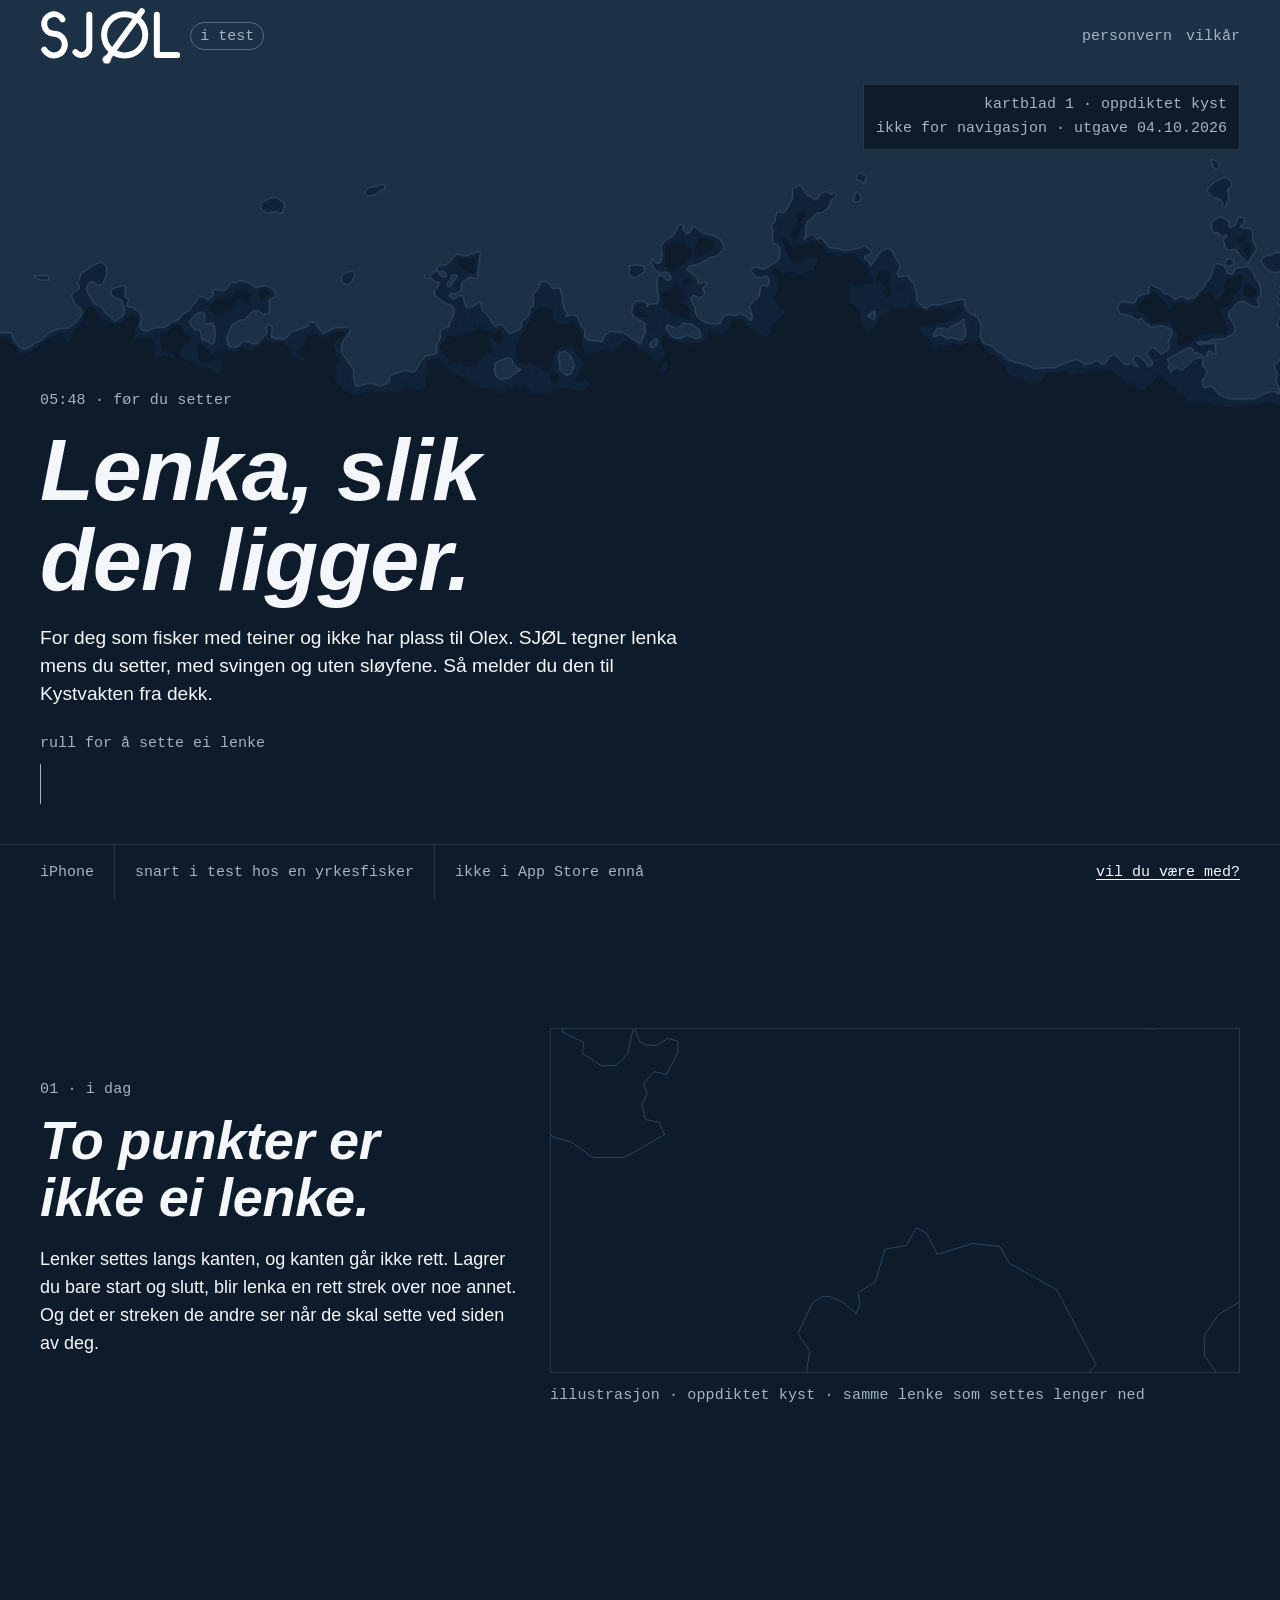
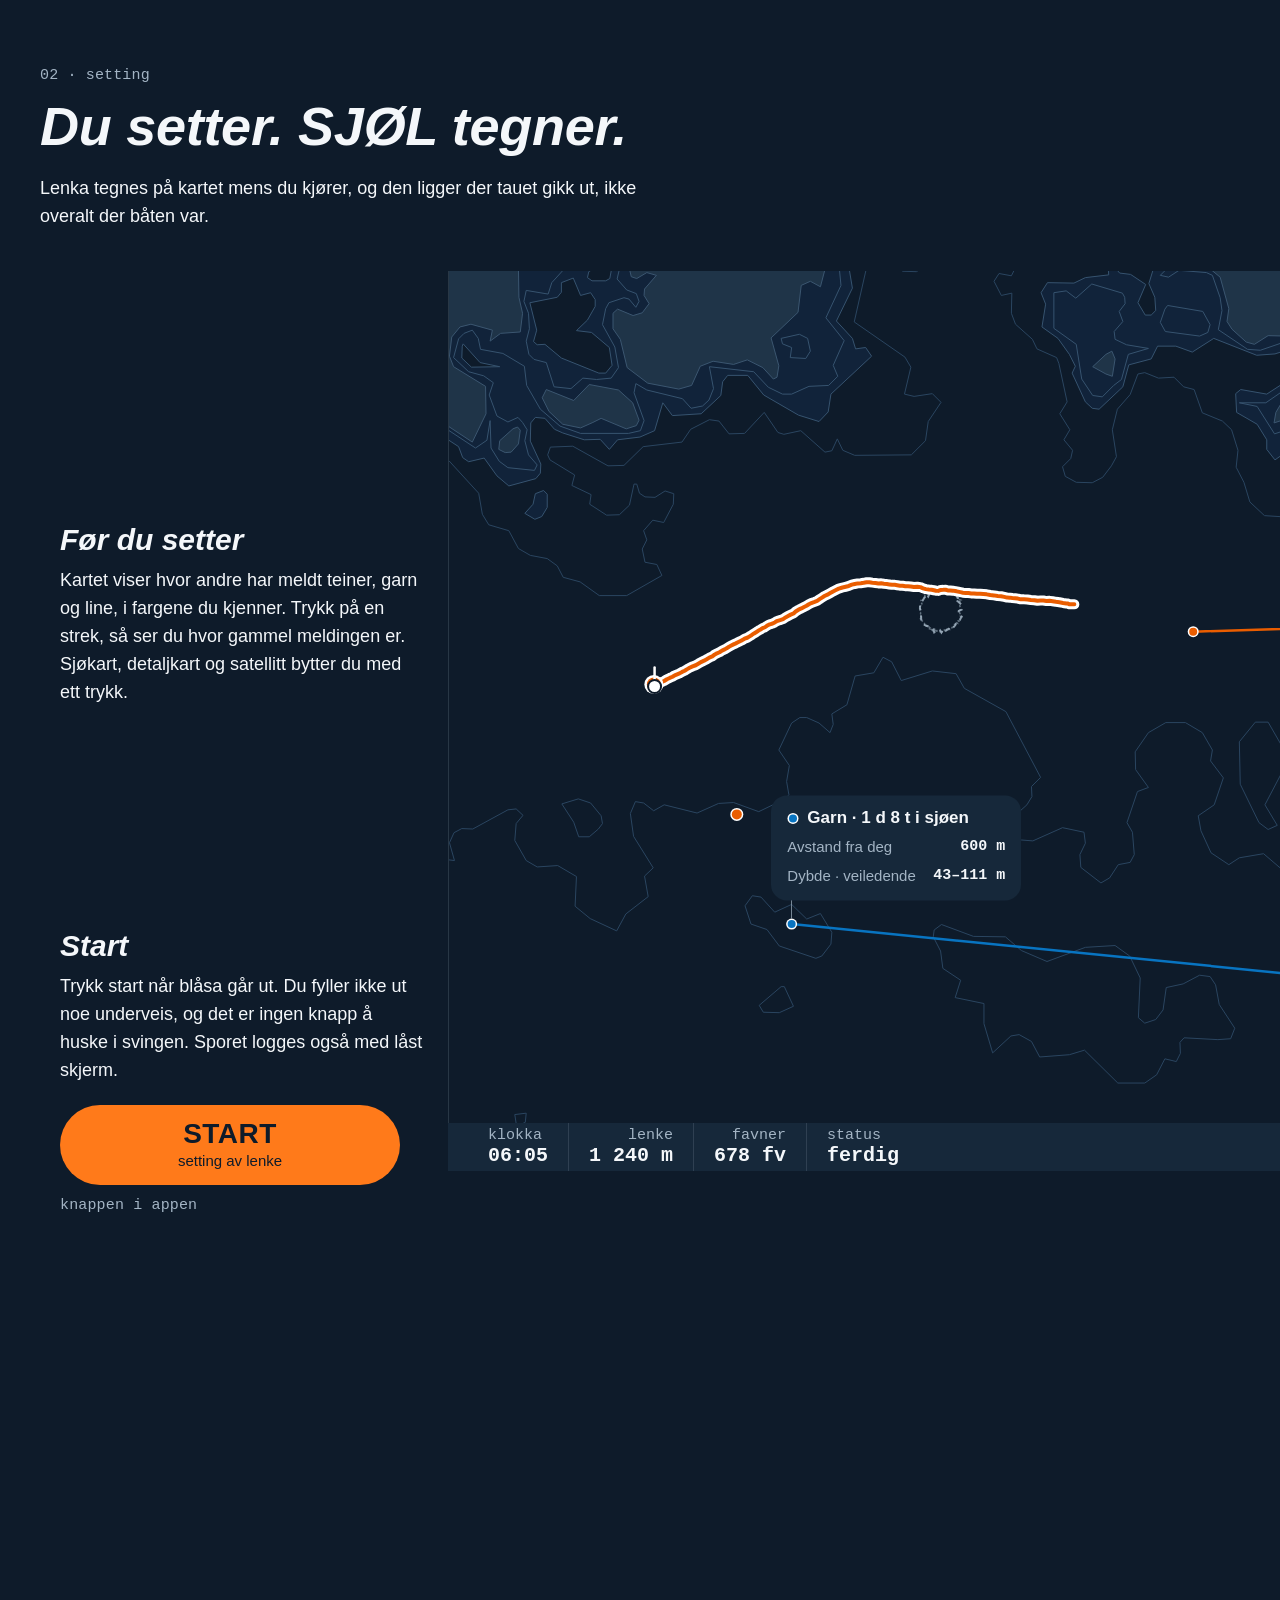
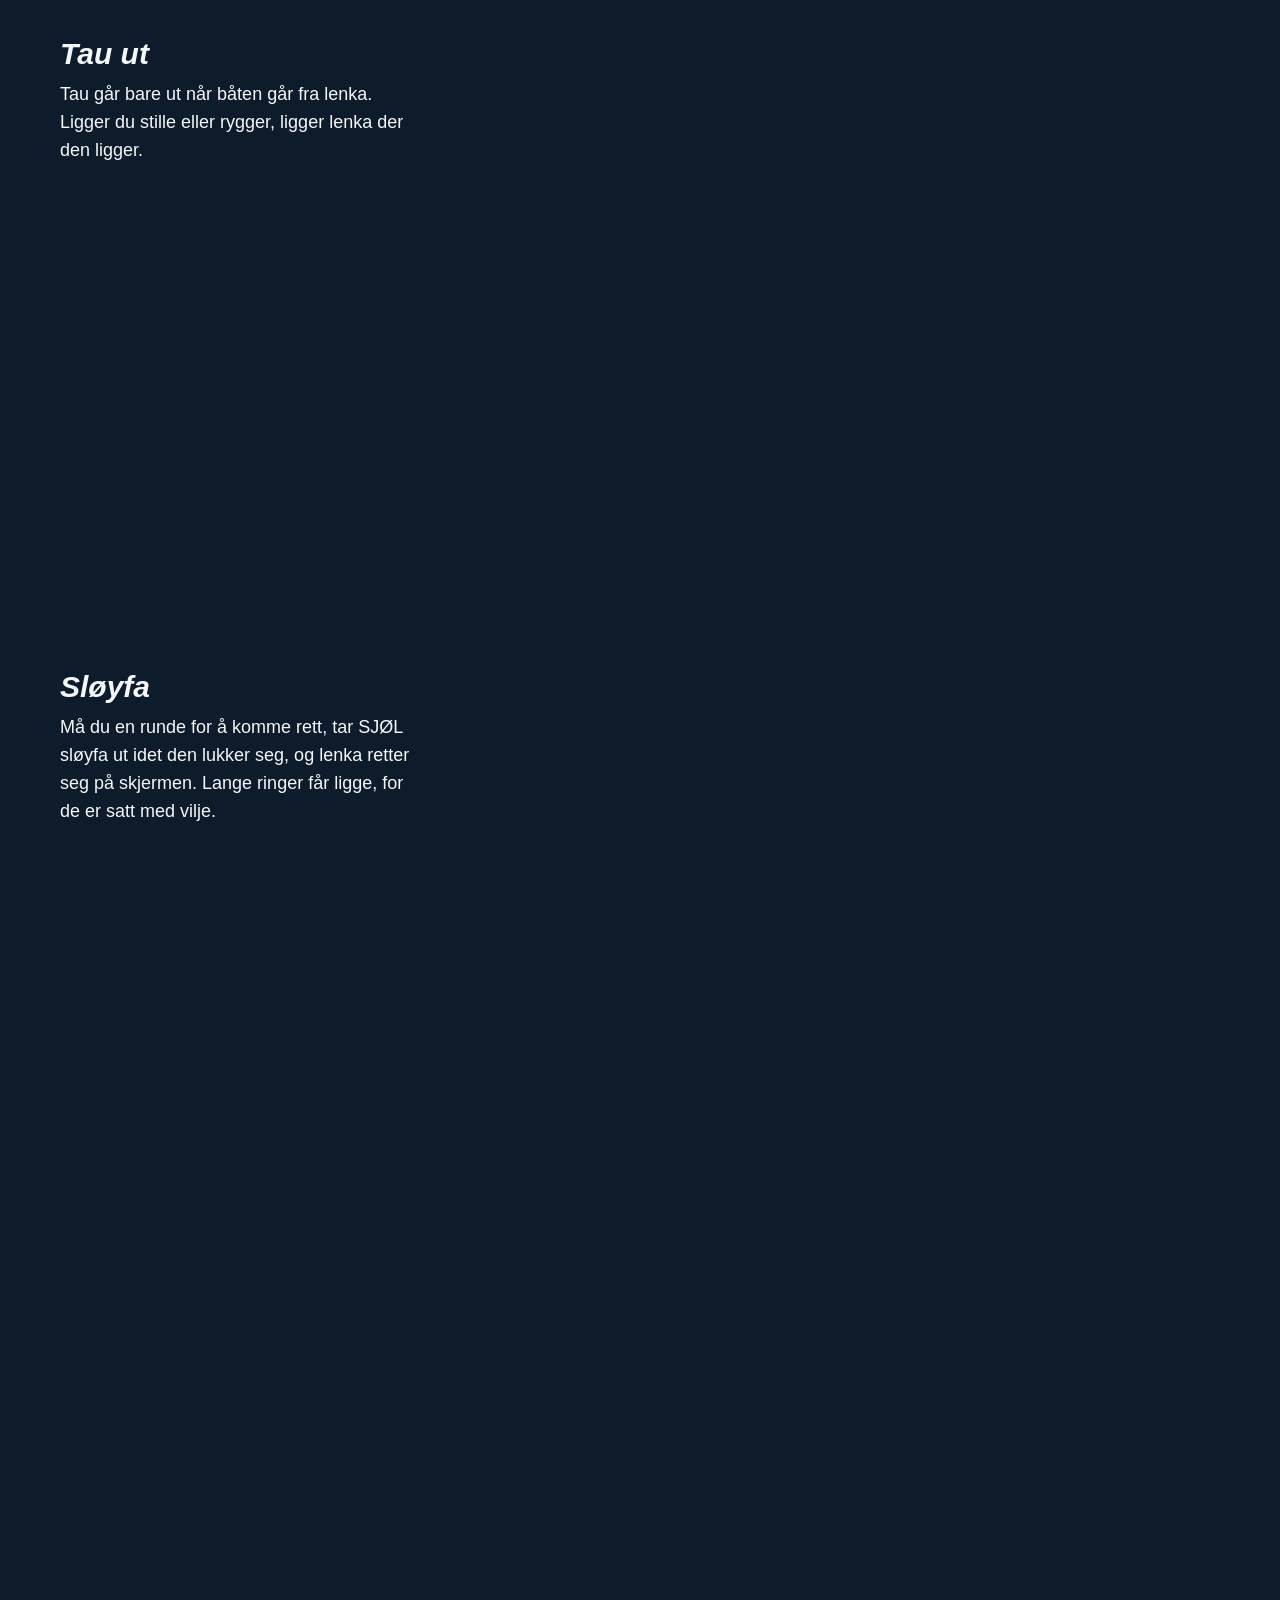
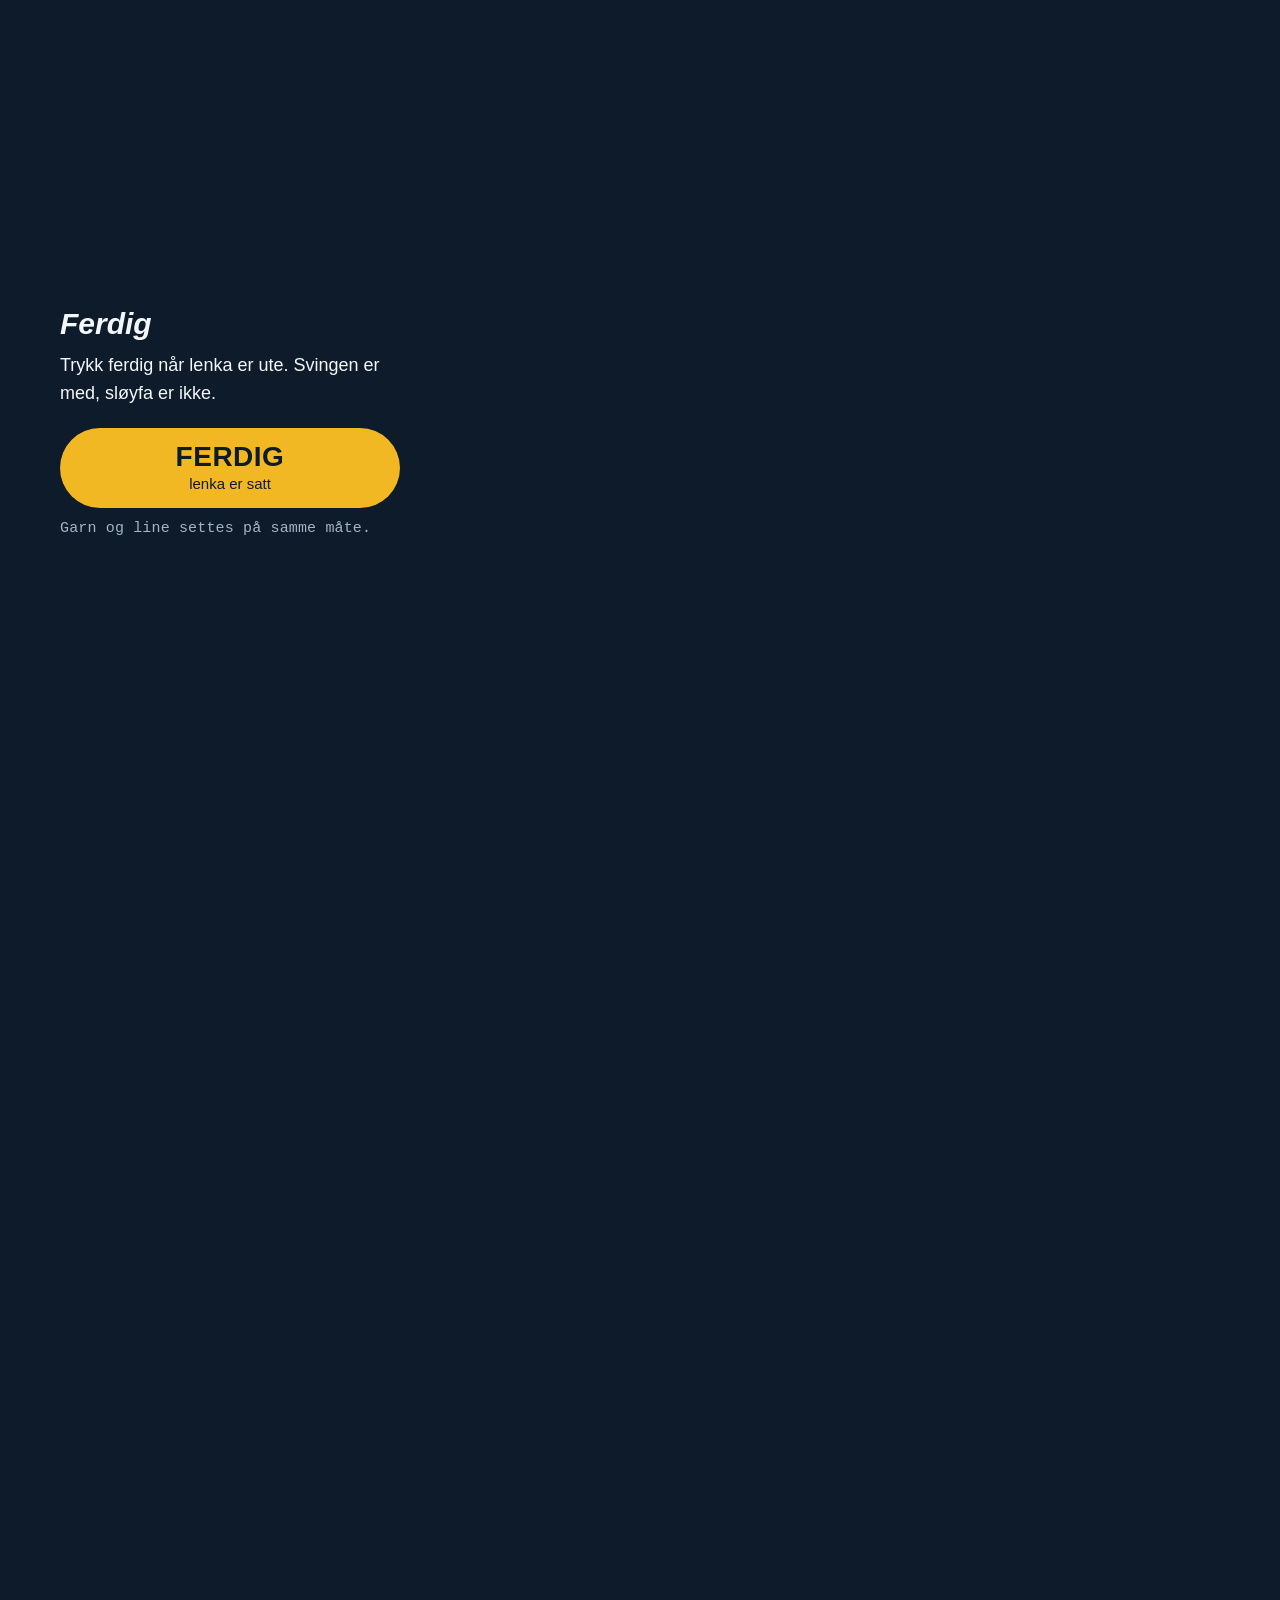
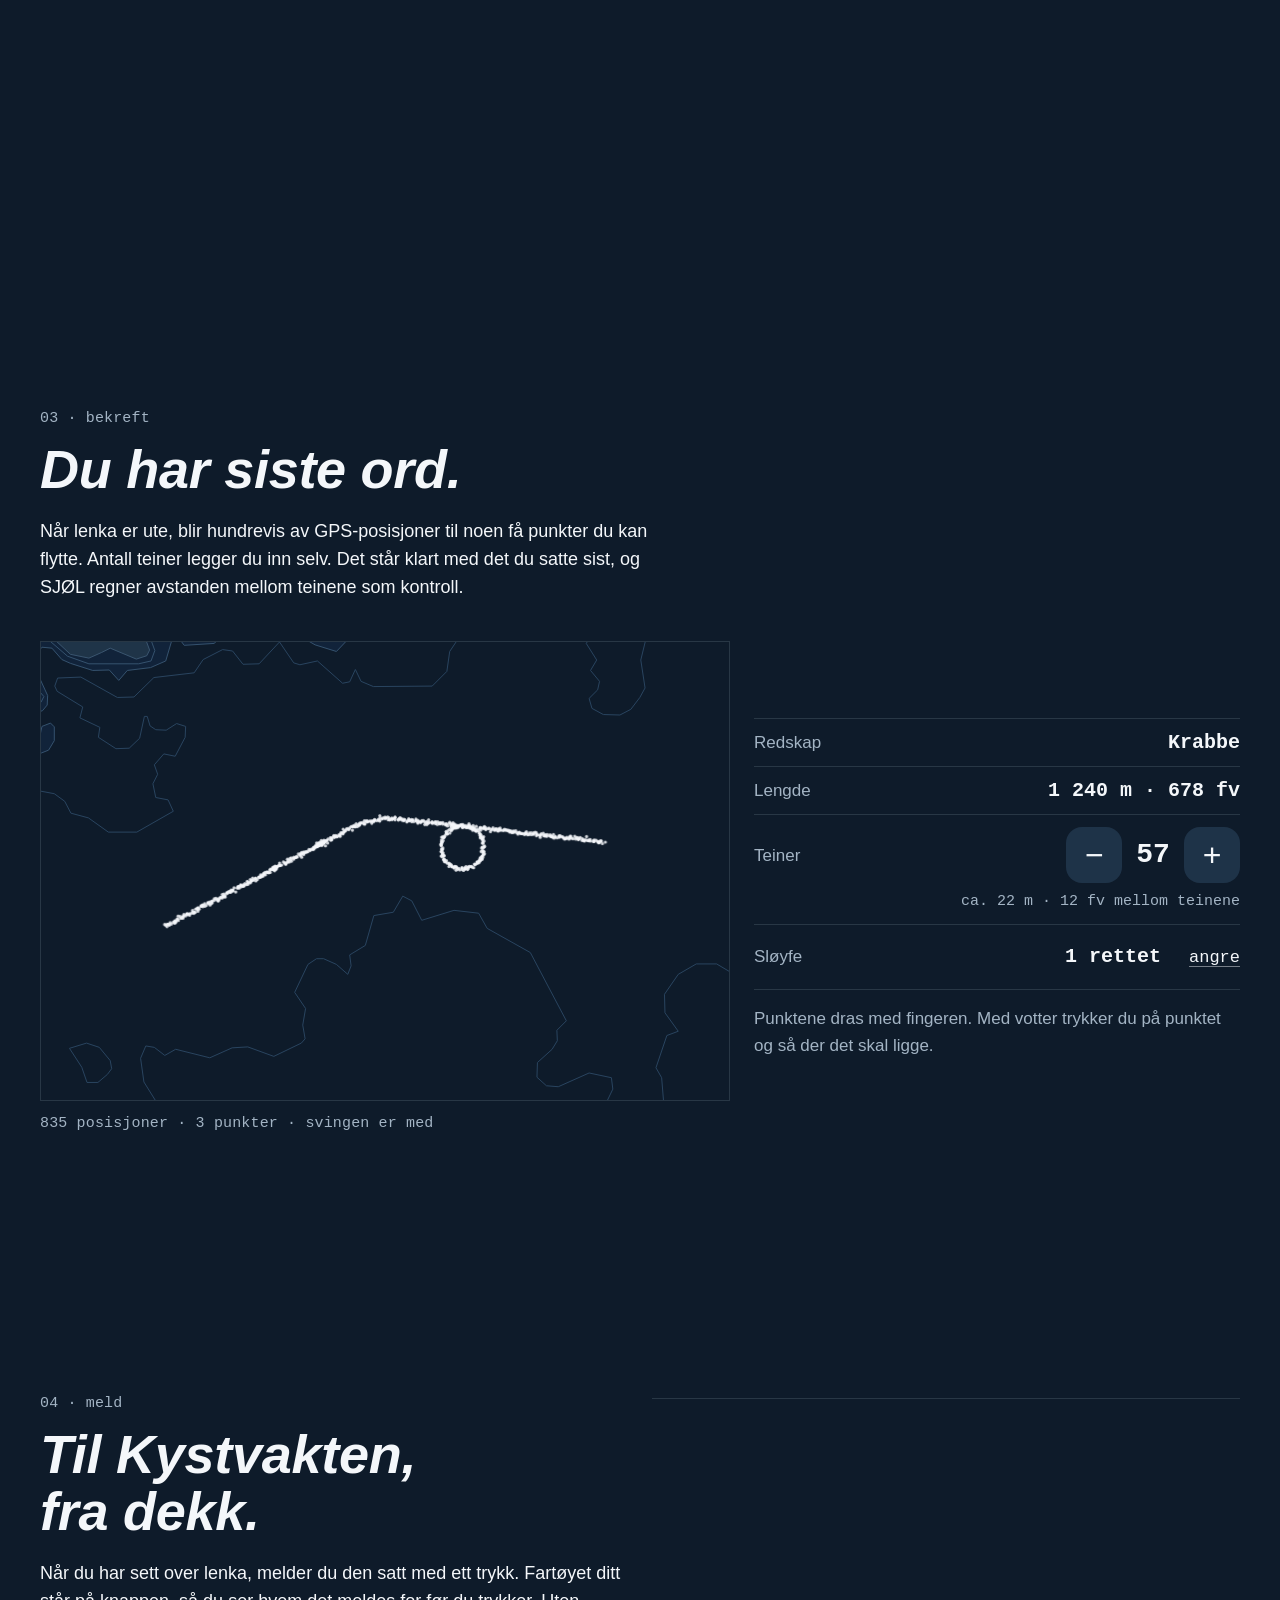
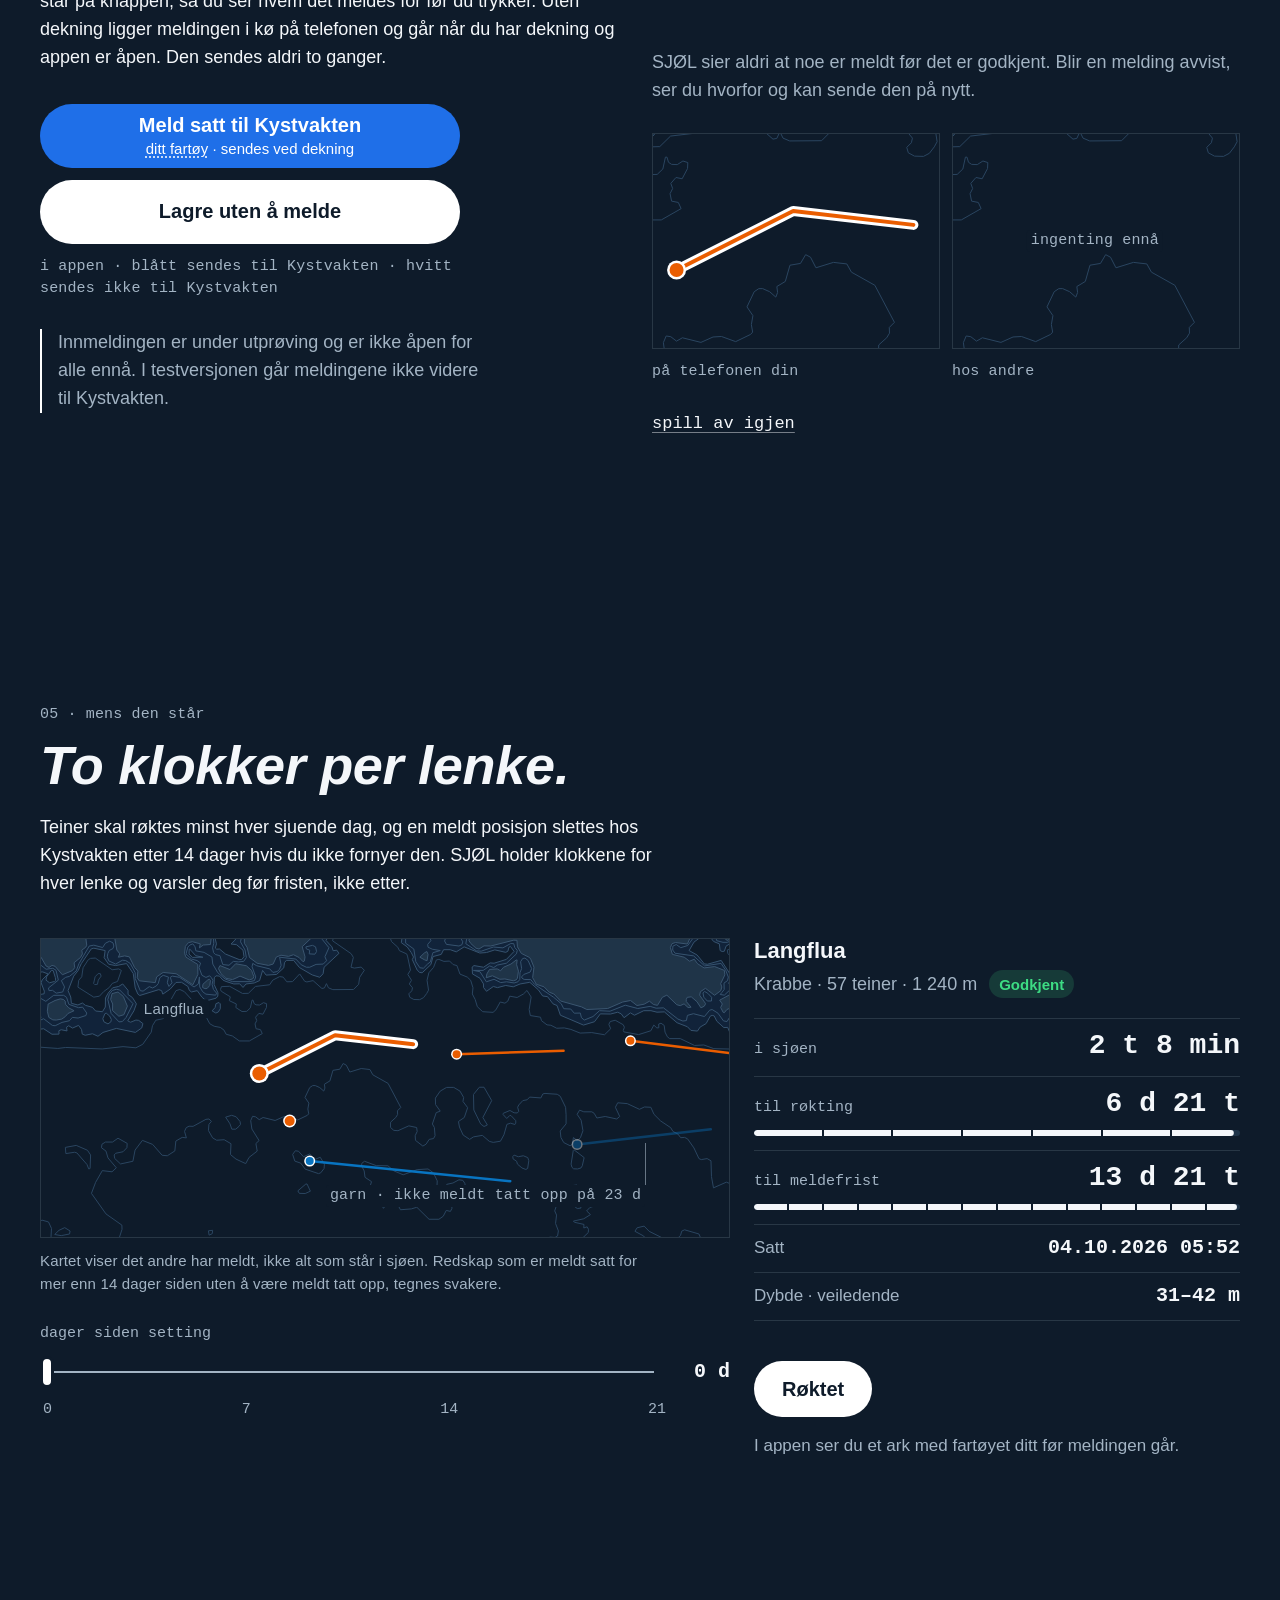
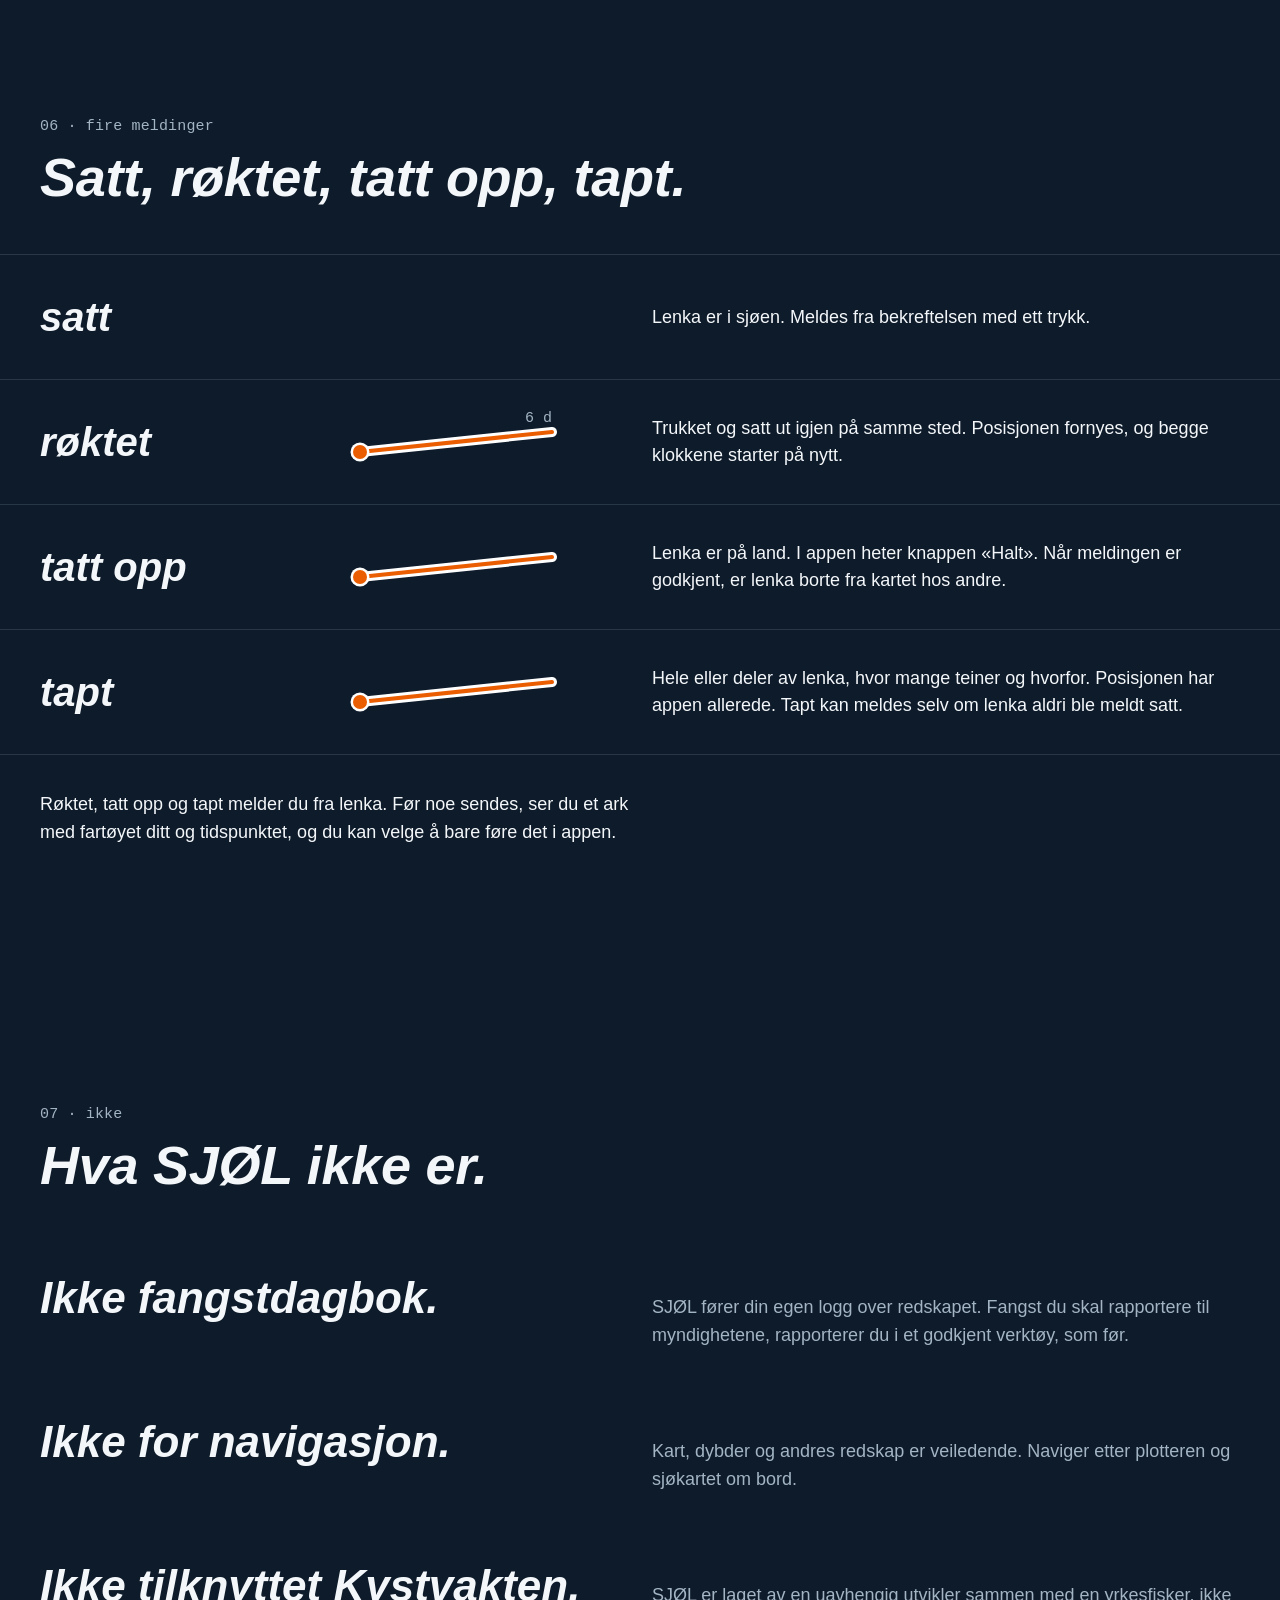
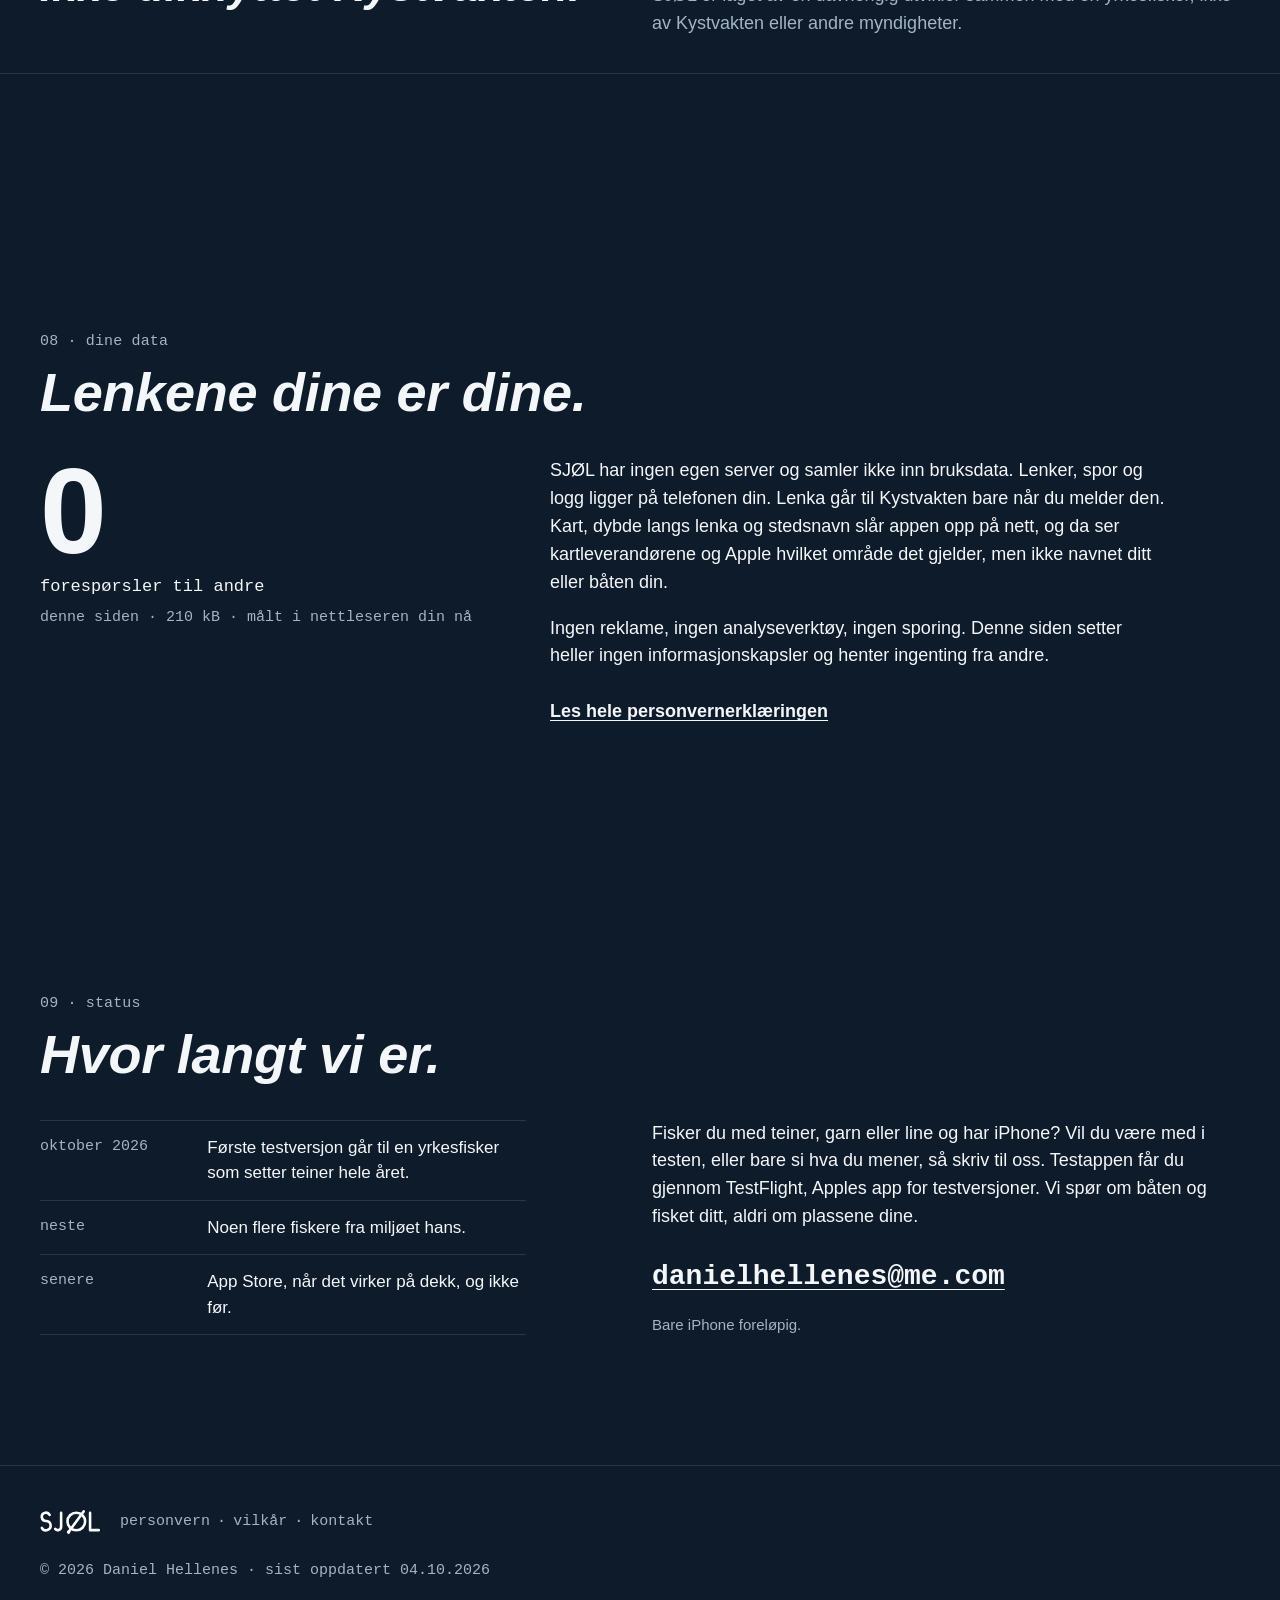
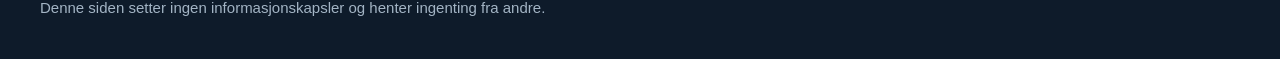
==== index.html @ 7a21a881 "SJØL: forside, personvern og vilkår" ====
<!doctype html>
<html lang="nb" class="uten-js">
<head>
<meta charset="utf-8">
<meta name="viewport" content="width=device-width, initial-scale=1, viewport-fit=cover">
<meta http-equiv="Content-Security-Policy" content="default-src 'none'; script-src 'self'; style-src 'self'; img-src 'self'; base-uri 'none'; form-action 'none'">
<meta name="referrer" content="no-referrer">
<meta name="color-scheme" content="dark">
<meta name="theme-color" content="#0E1B2A">
<title>SJØL · lenka, slik den ligger</title>
<meta name="description" content="SJØL tegner lenka mens du setter, og lar deg melde den til Kystvakten fra dekk. iPhone-app for yrkesfiskere med teiner, under utprøving.">
<link rel="canonical" href="https://villholth.github.io/sjol/">
<link rel="icon" href="favicon.svg" type="image/svg+xml">
<link rel="apple-touch-icon" href="ikon-180.png">
<meta property="og:type" content="website">
<meta property="og:locale" content="nb_NO">
<meta property="og:url" content="https://villholth.github.io/sjol/">
<meta property="og:title" content="SJØL · lenka, slik den ligger">
<meta property="og:description" content="Lenka tegnes mens du setter, med svingen og uten sløyfene, og meldes til Kystvakten fra dekk. Under utprøving.">
<meta property="og:image" content="https://villholth.github.io/sjol/del.png">
<meta name="twitter:card" content="summary_large_image">
<link rel="stylesheet" href="felles/grunn.css">
<link rel="stylesheet" href="felles/forside.css">
<script src="felles/forside.js" defer></script>
</head>
<body class="forside">
<svg xmlns="http://www.w3.org/2000/svg" class="kart-defs" width="0" height="0" aria-hidden="true" focusable="false"><defs><path id="k10" fill-rule="evenodd" vector-effect="non-scaling-stroke" d="M-3 -2l9606 0-3 1844-23 13-22 27-34 18-42 46-20 6-2 48 24 23-63 15-18 22 77 146 41 23 63 11 14 33-57 66 4 22-61 81-61-2-34 20 0 23-28 12-18-13-3-39-10-8-108-14-79-21-40-20 12-23 2-37 20-23-9-20-22-12-101 36-66 43-76 17-42-13-30 2-29 14-36-28-5-16 15-37-14-26 39-9 21 9 17 63 12 6 19-6 15-71-22-16-43-62-34-20-49-3-13-30-27 21 37 94-21 55 8 89-61 57-34-16-45-4-60 21-45-3-96 11-64-5-110-29-63 11-28-17-19-32-39-20-13-31-23 1-42-38-16-32-12-3-11 4-25 45-36 21-16 24-39-4-21-22-62-24-76-65-44 2-36-9-43 0-56 27-24-14-38 29-17-23-21-10-43 11-61-1-35 47-66 20-138-59-20-58-24-10-33-43-29-4-26-37-51-45-58 10-41 17-45-8-50 13-24-7-41 29-18-23 0-21-21-34-45-26-2-41 11-9 57 10 40-26 23 2 74-23 46-48-22-30-9 5-6 24-13 7-65-15-50 16-40 3-94-37-47 30-36-13-40 0-14 28-49 13-13 48-52 49-15-2-15-14-29-63 7-15-13-26-25-35-35-25 8-50-10-25 14-22 58 1 25-12 51-6-1-16-28-40-3-26-13-22-45-27-12-28-24-13-25-2-55 20-29 26-5-13 13-20-8-16-20-5-24 10-13-28-29-34-50-15-46 20-64 15-24-17-8-28-23-6-10 14 35 69 11 43 14 12 15 6 30-5 50-26 34 2 23-9 6 22-23 59-45 16-21 17-34 0-41-19-44 12-17-8-21-25-29 9-2 22 34 23 10 60-35 72 35 38 7 23 22-3 13 19-89 83-6 39-20 21-45-14-76-44-35-43-44 0-11 14-4 30-43 40-63 4-21-28-18 61-32 14-49 6-18 21-20-22-35 1-47-15-18-8-21-24-21-2-10 12-1 40 23 50-1 20-10 12-59 16-26-22-28-39-34 8-13-9-9-24-38-25-33 1-34 39-45 31-7-21-17-6-114 35-11-8-16-37-12-87-40-59-66 12-41-8-27-39 6-43-68-14-15 4-60 89-18 40-27 34-34 87 16 38 4 38 39 10 27-12 18 14 42 12 19 22 41 4 17-28 1-54 16-29 27-32 36-8 24-15 32 38 0 25 26 18 24 38-15 42-37 60 17 8 32-13 17 2 25 19-7 26-38 27-114-24-80 24-30 23-33-15-43 9-18-7-4-27-18-25-36 16-23-14-13 9 3 22-35-7-14 6 1 20-42 1-50-33-50 6-139-78-40-8-35-31-47-68-38 9-36 25 15 55-17 30 0 53-28 14-54 10-36-20-14 18-21 7-148 10-42-7-60 17-35-1-49-21-67-71 19-40-6-40 21-19-4-17-18-20-14-68 14-33 49-27 3-14-14-12-55 17-39 25-20-1-40-20-50 9-6 30-12 13 6 21-42 18-9 18 28 27 22-4-8 20-24 8-31-22-41-6 8-23-3-38-22-6-19-16-52 5-50-10-18 8-39 43-18 9-35-17-27 3-48 21-53-20-37 5-23 9-38 33-6-7 8-20-11-17-30-26-26-3-6 15 11 32-6 18 3 23 19 10 40 4 63-22 18 17 6 51-26 29-57-40-24 7-40-7-38-36-46-10-23-18-9-23 6-25 30-41 25 5 4-39-7-10-31-13-11-37-16-15-29 0-37 48-40 3-7 19 12 81 37 18 25 0 24 24-29 7-45-16-40 21-17-12-2-22 13-26-26-56-78-4-44 15 14-31 28-120-42-3-73 51-28 1-88-28-11-12-14-48-37-10-12 3-10 17-20 68-35 23-51 108-21-2-3-42-16-24-52 30-30 8-118 89-37 1-24-16-19-31-60-60-39 16-17 26-8 36 2 21 15 24 1 90-12 14-46-17-8-22 5-29-54-75-26-7-36 8-36-3-33-22-45-17-40 20-43 11-23 19-38 5-59 72-37 2-31-35 12-82-47-62-25 4-30 34-65 8-20 22-21 47-18 3-37-13-24 4-32-20-8-20-40-18-37-35zM5739 1280l48-2 1 19-14 15-15 22-28-33zM5737 1337l22 3 9 18-9 30-21 12 10 24-30 11-23-14zM8397 1418l20-8 9 5 1 25-14 10-25 7-13-11 0-9zM5153 1436l48-2 46 26-18 42-26 6-25-10 2 29-17 17-25-1-15-30 6-30 19-22zM4991 1454l11-6 15 15 40 7 48 29 9 14-13 31-61 55-43 30-47-33 1-93zM8414 1476l23-9 10 11 6 25-13 37-27-23zM3709 1557l95-1 9 17-2 35 1 14-10 13-34 0-48-35zM6239 1620l45 15 16 24-18 59 13 30 2 29-10 10-13 0-16-27 17-40-33-22-24-3-11-13zM8373 1658l24-5 11 6-14 20-5 58-43 42-5 41-22 19-39 10-10 24 9 33 30 47 7 44-9 10-83-8-61 8-79 53-51 17-26-20 18-41-63-97-82 23-20-2-4-7-38-46-48-27 29-50 38-29 44-21 36 46 34 14 5 40 12 6 13-2 10-30 25-16 57 8 29-3 36-25 23-33 27-12 32 7 21 39 19 6 45-60-11-27 23-44zM5077 1679l20-6 10 7-5 27-9 5-30 0-10-7 3-13zM4996 1716l26-10 16 38 22-6 10 15 0 15-17 30-24 23 33 4 39 33 6 39-14 17-15 0-82-33-36-30-17 1-8-7 7-25-15-60 60-12 9-11zM8417 1719l30-5 33 25 7 22-14 13-34 12-30-21zM2428 1735l15-3 23 43-2 47-66-32-26 23-11 49-35 0-26 18-23 15-19-2-29-32 0-21 34-38 18-5 21 7 65-17 11-10 0-20zM2538 1739l27 0 18 18-23 23-15 22-14-2-9-37zM12 1775l25-9 23 14 16 23-6 21-27 10-35-10-7-16zM4779 1855l2-5 37 41 43 9-62 1-21-20zM3836 1954l7-4 3 31 12 9 45-2 31 12-35 36-6 17 19 50-1 16-33 5-37 23-13 12-4 32-19 12-65-15-19-29-11 9-13 17-42 3-5-10 15-18-43-43-23-38 22-16 23-40 16-6 37 14 31-22 94-18 13-14zM3955 1978l10 2 13 42 2 18-7 5-30 8-21-16 3-19zM8736 1979l5 0 3 21-23 41-28 6-12-1-1-7 22-16 15-31zM4939 2178l18-7 8 8 0 29-12 20-15 6-22-13 18-20zM4275 2237l8-2 20 17 10 21-3 14-17 12-24-12-7-19z"/><use id="kart-grunt" href="#k10"/><path id="kart-land" fill-rule="evenodd" vector-effect="non-scaling-stroke" d="M-3 -2l9606 0-3 1807-60 37 5-23-57-20-16 4-12 16 5 24 15 26 28 12-29 10-19 19-24 11-10 17 7 30-5 33-28 19-17 28 39 110 48 62 33 21 14 32-35 68-11 40-26 24-37 7-64-16-32-23-9-34-62-17-39-43-42-12-35-37-17-8-25 4-43 36-72 1-49 26-15 17-25-4-19-80-25-59-40-33-7-17 0-55 10-27 59 6 31-31 1-13-16-36-14-19-39-3-33 25 13 23-21-22-43-20-17-24-21 47-10-27-35-14-13-28-20 25-9 40 56 21-17 18-15 39 9 45-14 74-35 42 19 44-9 40 23 60-7 25-21-15-22-1-38 8-40 25-32 10-135 0-34-10-43-24-34-44-39 10-16-7-3-37 16-21 15-39-30-26 3-38-11-11-40 7-76 69-28-18-17 7-15 19-7-2-15-29 10-21-16-23 120-65 28-2 19 32 22-5 36 31 25-43 36 21 7-3-6-68-18 10-39-3-30 9-22-12 22-9 35 5 30-16 80-4 50-31 13-24-13-41-24-31-5-28 61-68 28-3 65 36 33-1-14-41 21-35 1-30-14-41-23-25-6-33-38-36-72 11-14 30-14 4-18-6-17-40-35-17-23 3-33 92-27 20 2 21-43 36-19 29-42 9-38-15-42 20-37-32-24-3-19-23-60-32-12 13-4 37-64 19-18 42-72-9-20 7-10 23 12 41 71 17 32 24 28-12 20 27 39 25 63-8 58 23 3 27-25 52 7 20-6 22-38 28-54-42-30 20-5 21 36 51-8 15-20 10-24-37-34-29-24 3-6 13 0 12 29 34-18 2-24-22-23 11-21-6-59-57-27 13-29 48-24-5-24-20-32 18-43 8-38-30-47 9-90 39-125 6-32-16-125-35-40-42-28-11-31-32-46-15-22-40 8-62-18-45-8-13-50-25-23-39-3-39-19-1-138 35-40-1-30 19-18-5-31-28-11-17 4-28-19-69-29-24 3-20-24-4-30 10-16-10-5-16 17-23-1-24-54-96-25-3-39 25-55 82-8-22-30-26 4-13 34-14 4-10-19-24-24-13-24 13-99 17-33-13-47-5-18-11-25-40-18-8-18 8-11-20-15-7-19 1-36 27 13-24 4-81 26-16 36-40 25 2 37-23 31-60 26-26-9-14-28 13-16-16-20 0-25 10-17 34-22 1-43-31-34-51-19-2-29 23-3 62-41 71-10 9-41-8-12 59-21 25 9 25-3 70 6 10 29 13 11 22-2 45-13 27-83 51-47-17-36 16 43 46 23 3 37-9 14 23-11 42-22-12-20 9-7 59-59 56 17 61-4 25-8 4-23-25-34-17-30 10-45-7-28 11-19 42-28 8-68-13-45-34-15-62-16-23 0-34 10-9 34 14 20-6 15-20-11-18 1-14 26-30-21-6-22 13-12-4-8-34-63-49 20-22 59-12 61-37 41-9 43-39-1-20-21-42-37-21-65-16-58-42-20 40-25 5-16-24 2-22-22-12-40 71-40 22-34 38 8 60-13 42-27 2-13-26-13 7 9 40 28 28 19 7 40-2 24 27-3 19-24 3-43-37-15 35 1 65 8 35-5 41-43 3-23 17 5-24-47-13-24 6-18 22-5 42 9 23 70 43 1 60-30 62-100-66-78-8-39 27-8 34-96-11-12-18 4-40-20-22-31-63-28-6-38 8 9-20-18-23-21-120-17-6-30 4-35-39-15-5-29 6 2 23-42 56 7 52-6 12-24 18 4 22-11 21-39 32 4 29-14 18-60 25-44-51-18-5-18 12-17-8-30-52-41-41-2-42-13-1-38 25-26 7-14-5-18-65-23-2-30 20-30-15 6-18 35-1 31-19 3-44 40-31 15-4 29 9 10-8 18-143-3-7-14-2-68 26-57-13-61 67-49 3-9 16 4 14 15 7 24-5 19 32-30 5-34-40-34 29-25-8-11 7 7 19 24-7 35 27 27 7-34 48 4 32 58 40 34 12 21 21 0 25-12 40-17 22 1 20-41 17-14 21 1 30-22 50-1 47-65 12-36 43-25 48-19 5-40-7-80 22-14 15-7 37-49 17-60-16-88 19-13-57-1-44-75-106 7-55 49-70 0-14-10-9-79 4-78 35-40-62-37-11-13 32-96 31-29 38-12 5-55-4-24-10 7-64-23-5-12 9 4 37-62 62-25 2-45-16-20 7-18 25-37 6-24-6-13-47 29-80 43-27 39-8 46-50 34-2 31 22 35-7-2-78 17-15 24-4 1-11-22-36-41-22-61 13-38-29-58-13-23 14-21-2-38 44-13 5-70-10 13 26-9 20-23 20-31-19-29-4-19 40-22 18-6 22-58 37-11 23-44 13-38 32-53 2-65 23-24-8-11-19 10-55-9-28-48-33-33-6 13-41-22-15 3-67-22 0-61 20-4 10 7 29 59 29 16 57-2 20-12 18-37 25-12 0-54-46-18-34-48-23-41-66-3-34 16-25 22-5 35 22 25-14 23-63-6-38-24-23-60 19-22 24-43 20-10 41-12 18 13 15 0 14-7 12-28 16-13 24 13 18 5 29 44 31-1 31-19 31-53 51-60 2-67 27-39 43-44 17-17 21-43 15-20-3-43-48-14-46-63-1-20 2-37 24-78 6-43 30-61 4-86-19-33 18-40-5-34 25-48-5-14 31-16 2-28-24-41-66-37-30-49 3-10 9-3 17-17 11-58-17-14-31 10-49-28-28-24-49-6-59-65-24-36-34-24-5-18-18-20 13zM8217 959l30 13 21 21 0 12-13 11-16 5-20-40zM6119 1040l37 23-17 47-13-20-27-8-5-9 1-15zM8275 1079l27-11 38 32 0 24-26 16 10 60-15 19-3 24-13 3-9-9 4-17-16-18-38-12-35-30-6-17 47-49zM3233 1117l15-5 23 5 6 20-38 15-22 19-36 9-22-7-6-17 30-27 37-2zM6090 1157l13-2 19 37 1 11-10 9-25 6-10-6zM2588 1194l25-7 61 33-12 64-48-11-38 9-36-16-11-18 11-29zM8248 1315l29-9 40 20 8 12-5 22 17 10 22-13 24-54 38 14-8 25-24 20 14 9 58 8 6 69 20 45-2 12-30 44-15 34-45-40-31-45-44 9-18-18-12-46 24-24-16-7-19 17-19-29-27 1-13-21-1-41zM8597 1519l25-1 42 18 94 70 25-2 19 14-14 30 15 52-5 21-78 105-14-13-4-25 27-28-31-3 0 40-27 25-48 7-12-8 13-19-11-23 23-31-10-28 18-3 37 14 35-33 6-39-40-28-44-1-38 10-32-10-31-24-20-30 3-21 34-19 27-2zM8313 1556l27 3 14 18-7 14-21 10-15-1-11-17zM4735 1599l33-6 53 5 7 29-8 13-25 11-18 17-22 0-23-27 9-21zM3040 1640l37-11 19 14-15 41-16 20-17 7-29-10-5-40zM1176 1656l83 2 8 25-52 0-35-17zM3671 1657l22-6 20 8-24 20-14 32-15 13-17-11 4-14 22-19zM0 1858l20 23 43 1 39 14 23 42-12 13-14 2-19-18-39 7-37-7zM2171 1876l15-2 13 16-7 43 5 14 44-8 13 19 7 66-10 37-16 6-32-22-24-4-7-48-11-13-22 3-21-22-14-33 35-38zM6188 1873l13-7 7 17-6 38-14-5-29-16zM9357 1898l45-2-3 33-9 15-14 3-24-27zM6735 1917l6-1-3 29 11 38-6 42-8 11-17 5-50-11-30 2-45-21-37 12 4-23 16-27 46-3 20 11 18-21 44-19zM5057 1939l64 12 31 28 14 38-6 12-22 7-55-23-18 9-27 12-39-8-30-28-15-30 9-18 60 24zM4890 2036l10-4 6 7-4 30-16 18-13 1-14-7 2-19zM4317 2118l36-10 32 27 24 58-21 51-30 9-38-34 1-39-12-27zM3976 2159l32-10 19 4 10 10 1 18 20 22 32 17-37 17-15 18-21 15-34 6-20-1-24-15-9-37 5-43z"/><path id="k5" vector-effect="non-scaling-stroke" d="M-3 -2l9606 0-3 1824-58 59-90 55-13 82-40 20-6 19 37 85 51 77 40 24 47 7 15 10-24 36-42 16-17 33-6 43-13 22-78 17-60-4-84-22 11-22-29-23-34 33-19 0-15-12-14-31-22 6-2-17 17-18 2-24-16-30-30-20-15 1-70 38-47-6-56 48-54-5-23-102-35-36-49-80-44-21 54-67-21-49-20-10-9 2-38 45-26 58 6 41-20 48 9 53 15 19 5 23-9 20-33 16 25 64-7 44-20 16-47-24-96 33-50-3-73 12-77-11-102-31-78-4-40-42 15-34 21-20 41-19 7-13 0-12-13-15 2-32-14-14-62 78-44 2-19 31-21-4-33-46-35-22-15 4-31 38-66-17-36 10-6 31-21 3-30-12-86-67-44 2-36-11-74 13-75-20-91 36-63-3-39 35-52 21-17-14-7-28-36 1-21-25-42-2-15-30-45-38-115-78-22-28-40-1-13-8-2-7 13-15 38-14 9-21-21-48-19-15-14 3-12 19 6 41-10 25-1 40-11 14-23 7-45-7-35 5-40-20-46 15-38-60-39-8 58 0 39-27 24 10 22-15 54-11 60-56 5-21-15-17-6-23-18-1-47 26-57-5-73 25-28-2-64-43 8-42-4-28-17-49-13-6-60-5-23 15-18-4 20-20-14-41 28-38-21-27-41 26-59 16-19 27-17-2-25-54-42-25-8-28-25-17-36-3-29 9-36-15-40-2-31-21-11-25-13-10-35-3-32-14-60 28-23 0 32-44 11-37-4-45 28-35 10-32-5-12-17-7-57 11 35-92-3-29-15-7-15 5-18 23 6 53-20 51-25 29-46 7-9 40-15 19 17 21 0 17-30 37 3 12 38 20 28 53 6 42 18 37-4 19-10 11-19 3-37-32-21-1-41 20-5 15 1 9 49 39 4 41-33 71 40 50-24 54 10 24-20 20-43 2-38 17-20 0-31-15-32-34-97-11 9 48-10 25-14 13-25 5-19-21-78-19-24-14-4 20 22 61-8 22-26 6-105 0-45-16-43-37-30-52-5-42-47-28-49-9-5-24-13-18-18 7-12 12-11 41 33 31 33 9 21 15-9 27 17 46 24 13 22-10 10 11 10 16-5 24 8 31 19 22-6 12-58-6-19-14-18-29-2-60-7 43-25 17-88-58-42-7-12 7 10 33-18 22-10-22 7-34-32-11-20 15-9 34-12 15-22 12-20-8-37 27-17-3-30-73 0-34-30-56-27-17-20-2-40 23-41-19-9-24 3-20 8-18 23-12 5-15-5-19-20-10-25 12-17 26-53-14-27 5-62 106-16 43-41 33-22 5-26 20 19 38-11 30-39 7-22-17-21 2-3-16 59-47-14-59-19-12-40 6-30-23-34-6 21-23-12-19-49-40-30-1-10 20 4 22-20 26 10 22 32 10-22 8-21 20-29-4-22-44 47-21 13-21-14-21-13-62-16-9-26 17 3 38-25 98-50 41-7 43-29 31 8 47-20 20-24 3-37 20-18 18-4 81-60 20-41-22-40-3-24 22 6 40-57 16-110-9-30 5-22 14-38 0-21-7-20-22-13-39 11-15-4-23 9-26-26-33 6-25-29-33-5-23-16-19 7-16 57-45 10-23-3-18-66-2-72 39-33-17-18-42-13 5-18 24-26-6-61 19-58 62-28-15-40 2-50-19-55 44-30 3-38-16-40 40-37 0-41-20-14-23 17-95 34-35 25-7-4-15-37-1-50 55-17 74 8 47-41 13-23-20-40-13-20-20 1-22-40-30-42-6 5-29-47-20-32 7-45 40-57 2-66 30-34-3-9-12 1-39 14-50-8-21-41-14-78 60-29 2-58-27-19-28 4-21-57-29-43-57-40-15-3 63 28-6 13 23-9 60-9 23-42 36-36 57-44-34-32 26-46 14-42 38-78 47-27 6-31-13-59-81-25-8-35 4-36 32-25-9-13 4 25 80 28 20-19 11-43-10-38-55-21-14-82 10-86-28-95 40-41 3-36 44-42 23-27-36 12-28-4-20-39-62-18-14-23-4-20 10-20 30-82 5-23-43-6-44-17-21-11-61-41-4-23-25-5-14 8-33-39-42-28-5-33 12zM8259 1100l38-6 13 19-18 64-19 8-57-25 4-20zM2597 1199l24 0 18 23 2 22-28 3-22 17-18 4-34-28 43-20zM5798 1198l23-1 39 34 22 8 0 22-39-12-28 2-16-29zM5658 1340l22 9 9 24-6 30-10 4-18-7 15-37zM8255 1336l9-3 25 25 15 22-6 14-18 13-29-27zM5135 1397l43 24 23-2 82 42-32 44-35 14-16 21-59 40-19-15-9 1-76 54 88 58-7 30 21 24 21 8 6 17-7 13-15-18-11-3-33 11-7 13-7 35 27 49 8 45-16 23-32 3-30-3-26 23-37-4-17-53-27-7-11-11-6-29 7-27-2-34-10-26 5-24 48 8 8-25 30-33 3-15-15-24-33-24-40 1-5-20 27-38 7-80 71-73 18-7 23 8 30 54 17 7 19-11-17-42zM8338 1399l23-9 20 15 37-17 27 10 8 59 18 36-17 35-10 20-21-2-23-25-18-42-39-4-13-9-2-9 17-35zM3699 1540l74 8 49-13 1 110-10 9-50-2-35-26-33-4-18-44zM8639 1540l22 8 34 41 25 11-2 18-11 6-59-7-9-3-22 12-40-4-42-41 5-15 28 11 32-24zM5819 1560l24 20-3 20-14 20-28 7-17 14-43 1-24-22 7-14 18-11 21 9zM1538 1599l24 1 33 28-3 29-24 28-11 5-20-9-14-28-17-13zM8252 1617l8-2 22 23 51 20 60-28 27 11 22-4 11 21-3 21 45 58 7 25-45 50-69-27-25 2-9 35-15 17-51 24-8 17 61 100-10 21-19 18-14 5-21-7-69-1-50 12-117 73-25-7-35 33-25-4 11-13 13-17-1-38 21-15 5-21-16-41-28-41-98 15-66-60-111-16-14-19 1-23 20-10 27 19 42-13 36-50 63-19 10-21 44 21 15 18 5 22 38 10 25 0 40-15 40 13 43-8 30-41 32-19 18-27 21-12 16-73zM3079 1640l2 22-17 24-11 4-17-6 3-24zM8758 1655l2-6 25 48-15 30-17 9-21-16 8-40zM2415 1699l50 17 31 26 47-14 25 2 18 8 15 22-22 20-22 37-57-11-14 34-22 24-46-30-28 20-2 28-11 16-36-19-17 1-42 28-29 3-28-11-3-21-40-29-25 21-17-2-6-12 7-16 23-20 5-24 16-2 37 26 38-41 81-10 37-51zM4231 1717l13 0 3 23-26 32-18 9-9-5 0-22zM6157 1719l67 20 5 9 1 14-13 17 8 22-19 22 2 17 25 12 48 8-44 13-15 55-17 13-25 25-21-3-24-36-12-76-49-35 0-78 27-4 21 16zM6317 1774l6-8 77 13 16 29-5 17-18 8-75-10-11-20zM0 1838l99 43 52 58-10 22-41 39-21-6-14 8-24 19-21-1-5-17 5-23 40 1-1-16-59-18zM5477 1838l40-9 18 9 6 28-10 16-34-2 3-22-20-8zM8817 1958l21-5 23 6 4 26-17 23-9 14-23-19zM2080 2080l42 14 18 26-12 23-35 4-33-27zM4319 2099l24-7 20 4 80 82-42 83-22 24-20 2-47-50-20-84 9-31zM7853 2113l10-8 19 11 23 24-1 22-25 0-21-23zM3876 2138l45 26 47-36 60 0 17 12 14 42 58 20 24-3 25 35-5 15-47 15-34-4-18 20-44 10-41 20-17-2-52-40-28 12 13-23-38-33-4-36zM3758 2219l45 17 19 30-6 6-18-10-23 0z"/><path id="k20" vector-effect="non-scaling-stroke" d="M-3 -2l9606 0-3 1888-39 13-57 42-6 35 17 37 1 20-14 18-26 8-20 40 25 15 1 44 19 41 47 18 52 2 0 286-12 13 12 11-4 45-18-2-16-11-27-41 13-15 38 6 5-13-14-11-24 11-57 1 8 24-42 59-89 18-80-15-36-23-60-20-18-29-20-13 6-32-8-16-57-5-32-24-35 13-18-12-15-33-39-14-28 31-13 52-59 40-28-4-50 15-40 0-55-13-50 8-35-3-45-21-60 1-60 12-80-2-45-10-100-1-55-17-60 0-60-15-120-3-60-22-55 3-86-41-63 0-14-11-14-28-5-40-19-13-14 5 1 22-12 1-18-17-18 34-73 23-88-16-4-9 7-19-7-15-48-27-30 8-8 17 11 26-37 36-76-13-70 3-55-22-40-9-45 2-35-18-23-2-33-25-6-21-61-10-7-36 12-75-25-39-21 21-38 21-44-8-12 30-17 12-28-7-26 47-17 15-62-4-32-30-13-43-17-33 4-37-14-45-20-19-44-18-18-51-23-6-21-21-34 2-30-12-15 3-17 45-28 32-11 45 9 59-11 20-19 25-23 12-35-1-24-13-6-21 18-18 4-18-19-23 13-22-22-35 16-26-18-84-5-13-43-19-10-21-37-33-9-24 1-44-23 5-16-31 11-17 27 5 20-40 17-12 43-8 17-17 27-1 3-23-34-43-21-12-56 34-22 38-18 6-34-10-12 4-30 39-32 4-8 24-24-18-44 26-30-1-30-22-30 1-19 13-27 119 111 77 13 22-14 59 21 5 40-6 19 19-28 42-6 42-31 31-124 1-26-11-12-25-12 26-15 3-53-47-37 8-13-4-30-44-43 46-34 1-22-28-21-3-41 21-19 28-85 10-42 41-35 1-77-43-49 2-6 17 5 11 54 33-6 23 42 20-3 21 37 24 28-1 22-21 10-46 6 0 6 20 12 8 22 1 22-14 19 6-1 23-21 40-24-5-20 23 7 20-10 20 6 29 26 5 11 24-77 44-60 0-42-30-37-10-13-25-22-16-37-7-26-15-21-39-44-13-14-23-8-46-65-71-27-13-23 7-43 77 5 44-23 16-14 30-46 10-20 33-7 38-51 73-41 21-77-7-125 14-218-9-47 6-150-11-60-26-60 0-55 18-60 8-40-7-60 2-71 13-114-26-85 16-70-3-28-10-77 12-26-11-30-28-67-32-9-38-14-17-19-1-85 25-74-48-5-29-26-26-46-8-25 10-23-7-26-44 14-36-2-23-17-7-23 8-6 13 0 10 16 16 1 18-54 62-3 42-37 14-38 47-36-4-86-45-79 23-35-12-43-2-20-11-46-53-35-18-13-30-28 2-17-12-38-6-63 29-5 20 9 37-17 23-5 41-29 3-30 37-40 0-104-64-10-17 51-104 40 1 16-22-4-40-43-57 14-78-3-26-42 16-81-19-94 14-22-12-12 3-35 36-19 62-22 22 21 59-2 39-11 16-33 6-45-10-26-44-54 24-21 18-16-6-6-22-6 22-34 19-32-26-35-1-14 6-8 64-11 24-43 46-39-7-36 16-26-1-96-81-37-61-43-11-32-49-28-22-20 3-17 26-23 14-59 4-35 55-46 27-92 4-31-15-22-49 11-73-9-16-78 42 14 29-10 33-80 41-22 32-18 0-16-13-1-23-15-35 13-25-51-5-17-11-20-37-56-24zM5799 1479l19-7 24 7 8 23-17 14-63-15zM4978 1499l22 0 9 19 1 45-8 17-11-4zM8176 1779l11 2 32 59 25 17 6 91-9 12-55 23-43 7-23 16-19-8-19 9-23-6-17-42-27-19 7-18 19-16 0-13-27-1-13-16-2-20 24-6 40 6 38-10 39-25zM4175 1915l13-8 29-2 101 70 39-5 16 9-23 66-32 12-17 24-33 24-26 28-34 6-95-60 5-41 18-21 8-54zM2017 2019l20-10 8 12-29 36 8 23-11 5-33-5 6-21-8-19zM3810 2019l49 1 6 21-10 19-4 41-58 30-20 4-33-10-8-22 25-45zM1800 2080l23-11 48 8 3 11-20 27-15 7zM2909 2074l14-11 16 1 3 57-13-2-3-18-19-19zM9074 2299l9 2 0 41-57 41-11 2-9-8 5-34 25-28zM4038 3038l65-12 67 29 19 28-3 81-8 3-11-27-60-69-14-4-52 8z"/><path id="k50" vector-effect="non-scaling-stroke" d="M-4 -2l9608 0-4 3262-43-1-17 21-20 6-20 44-19 11-62 0-37-22-21-25-19 28-34 7-49-34-41-2-16-17-2-18 27-32 8-33 37-50 6-25-20-35-13-43-24-33-43-20-59 13-19 20-52 17-8 23-42 17-24 31-10 30 0 40 58 80 12 80-3 25-23 31-15 1-36-24-57 25-22 23-19 6-102-74-17 9-20 33-37-1-26 22-74-36-26 17-19-4-40-30-30-8-33 13-28-24-7-50-8 49-36 35-19 10-74 6-24-9-19-30-82-29 12-31-8-19-25 16-57-11-26 3-9-6-4-19-28-11-77 34-12-67-3-95-23-13-35 6-14-6-30-64-38-54-18-9-23 2-17-22-30-16-13-22-60-40-40-40-19-42-38-2-30 14-73-34-57-5-14 27 26 55-18 15-69-15-50 9-16-28-14-9-48 0-25-10-15 25 24 35 11 63-15 42-12 12-10 3-20-16-7 42-13 7-38-19-17-31-4-38 35-43 0-54-3-45-32-66-18-12-73-5-13 3-12 24-67-5-15 16-26 5-24 26-7 14 7 24-9 10-19-1-25-14-40 17-1 7 22 24 19-19 7 2 28 30 0 15-5 8-26-8-22 7-18 63-21 38-43 7-23-6-42-36-53 9-23 15-39-26-22-48-6-33 35-24 20-59-28-37 4-24-22-38-37-22-43 0-38 22-29 42 1 39 28 39-24 9-23 68 12 21 4 49-9 17-26 5-19 29-19 11-44-34-2-28 12-25-3-24-47-10-65 29-25-2-20-18 1-31 31-28 11-18-1-22 20-20-76-144-91-51-18-32-52-6-68 21-21-41-19-10-20 34-41 7-18 63-33 20 3 23-7 18-24-21-27-12-15 0-18 12-28 59 23 34-6 35 5 29-8 9-58 28-55-20-33 2-47 21-72-18-23 13-22-17-18-3-11 26 7 50 43 69-19 18 8 45-49 38-20 37-58-27-33-27 3-65-41-24-45 3-24-14-25-44 3-37 15-18-15-14-18 2-77 42-24-1-17 9-10 22 11 39-25-3-38 22-6 59-45 29-31-3-57-65-61-24-44 58-13 67-74 16-35-33-3-21 9-10 44-9 23-24 2-26-55-31-33 23-42 0-21 13-3 21 27 20 12 41 50 59-26 24-58-7-40 70-25 66 87 123 95 67 1 25-21 65-19 23-38 2-20 29-49 33-37 9-28 17-66-17-77 84-45-40-56-28-9-17-3-25 12-41 31-49 3-50-18-39-39-11-40 26 22 41-5 13-22 19-30 4-62-20-27-58-34-39-18-59-39-41-42-19-59 27-22-10-42 0-30 62-12 2-5-23 11-37-9-20 4-18-23-25 43-41-8-54-11-24 15-13 28-5-12-19 3-23-24-12-70 6-37-40-69-33-2-22 33-64-43-54-10-47-17-27-130 47-44-12-8-27-49-35-69-12-107 16-15 15-1 23-13 11-59 6-79 34-1 10 19 24 41 16 16 21-1 14-21 22-8 24-11 6-17-4-54-39-25-3-37-43-12-2-45 9-23 18-57-13-23 28-23 5-56-3-64-30-36 13-41 35-47-17-50 3-22-7-33-28-50-17-12-12-6-24-6 24-18 17-17 4-46-13-96 65-59 4-52-20-26-18-58-84-34 2-40-14-46 17-23 18-10-61-31-37-21-8-104-14-40 4-116 62-60-15-154 2-28 8-53-29-62-12-40-2-52 13-48-13-39 1-68 9-68 36-46 14-42 52-25-7-33-53-8 47-10 8-40-3-16-23-62-13-16 34-27 24-116-13zM4234 1998l13 0 5 15-17 24-5 25-16 2-7-7 9-40zM6515 2678l28 0 46 80-53 101 27 45-20 9-20-15-41-84-2-93zM4997 2857l36-11 27 9 23 28 3 17-9 12-20 17-23 0-11-32zM8094 2879l44-9 42 9 17 12 6 17-8 36 6 4 18-13 20 8 2 19-11 31 9 11 34 7 35-20 72 1 10 50-37 30-55 24-30 0-66-37-20-43-22-16-23-6-57 7-20-10-27-72 7-9 26-2zM8619 2959l29-9 45 25 29 5-22 4-8 19 19 55-14 62 21 15 24 3 4 19-6 8-42 10 6 26-21 20-23-2 4 24-24 12-13-35-29-19-10-18 15-18 37-4 6-33-3-27-45-80zM3077 2996l9-2 38 31 37 1 18 35 56 21 26 35 10 44-26 20-32 11-35-1-56-36-18 34-24-9 14-37-11-46-17-34 0-45zM1393 3017l25-8 25 7 40-8 21 6 16 39-33 31-24 10-45-2-20-9-25-23zM3733 3038l24-7 24 11 22-13 17 1 0 30-29 28-11 19-20-7-23 11-16-6 12-28zM5414 3058l19 3 30 33 37-17 33 32 30-12 25 41-2 26-20 26-13 5-80-27-27-36-35-12-13-40zM7077 3056l4-4 61 47-11 49-8 13-20 6-24-1-10-9-5-19zM869 3158l49-8 23 7 26 42-4 23-10 7-20 3-27-11-19-33-27-8zM1094 3158l25 3 23 19-9 42 31 39 1 16-5 12-27-4-15 3-18-8-12-32 3-25-6-14-10 0-14 19-7-7zM1216 3179l44 3 84 50 5 36 27 45-36 54-55 38-25 37-27 6-26-12-35-48 16-60-5-30 12-50-7-45zM3348 3197l34 3-20 34-29-5-35-10zM8719 3219l20 2 9 19 30 22 22 4 6 27-6 27-32 12-28-16-20-52zM3735 3238l58-16 23 21-2 34 16 26 5 55-24 80 9 22-7 5-33 18-42-24-8-36 12-43-21-47 13-50-9-25zM5477 3257l7 0 20 43-31 14-35-1-9-15zM556 3280l26-1 39 16 28 24 6 78-42 14-40-1-53-50-3-42 25-32zM1576 3318l27-8 19 6-4 46-19-5-22 19-16-11-2-26zM1558 3419l25-15 71 36-12 21-29 9-52 17-22-6-7-28zM1736 3439l7 0 3 22 29 37 1 59 24 42-1 26 34 53-13 45-22 13-43 0-25 24-69 22-57-24-46 0-61 44-39-18-20-23-38-6-20-30-31-24-1-22 85-30 30 18 23-1 75-64 38-45 61-9 41-28 8-27 24-31zM3060 3500l23-10 97 0 6 23-16 25-7 46-22 23-45-1-44-65zM619 3519l22-6 25 23-1 51-7 8-41-32zM4034 3518l32 20-3 18-50 10-39-7 26-25zM4550 3677l67 7 9 9-6 27 10 17-5 14-21 9-30-2-75 4-15-19 11-33zM4355 3774l8-10 17 1 24 35-16 23-40 10-17-8 0-22zM4097 3879l36 17 30-17 20 104-1 18-14 6-49-10-22 69 4 14-20 21-23 5-16-8-2-18 24-43-6-57 16-32 2-48zM4357 3878l26-3 38 13 21-11 3 24-11 21 13 35 31 44 23 20 3 20-43 41-33-3-9 0-19 26-72 9-12-8-1-43-16-23 4-32 23-47-8-22 23 4 8-6z"/><path id="k100" vector-effect="non-scaling-stroke" d="M-5 -3l328-6 9280 4 5 103-7 3855-1 70-25 36-57 42-39-42 32-36 11-25-19-22-24-4-42 21-44 60-5 50 6 38-77 33-6 28-28 42-60 7-63-36-21 6-36-14-35 5-25-6-7 12 4 22 20-2 0 22-20 7-22-15-24 9-14-43-42-39-3-19 18-32-4-15-12-10-60 0 4-38 20-25-15-28-25 0-1 28-42 5-39 15-12 18 1 27-15 5-21-14 9-36-48-20 12-34 24-24-26-31-19-8-20 43-29-1-25-24 12-22-49-58-33-26-41 6-14-6-24-55-19 12-39-17-22 10-13 18 5 35-5 22-35 16-20-3-36-42-58 10-12-18-5-45-25-27-19-7-40 4-75-40-64 5-10-16 5-39-36-50-35-15-45 12-29-69-86-25-17 8-7 25-60 60-20-11-32-35-76-38-30-31-42 10-13 21 52 28 32 45-11 26-46 40-17 6-16-30-55-19-24-17-16 2-16 62-1 50-41 55-64-16-64 4-24 25-50 22-24 0-24-24-15-63-19-39-26 6-4-24 15-7 33 16 94-70 18-38 34-33 1-19-8-15-20 7 1-21-57-13-6-7 62-14 40-25-23-22 20-21 50-15 18-21-7-17-16-7-69 10-22-4-9-25 0-39-24-16-44 6-21 24-16 44-38 41-13 40 11 25-6 50 17 45-5 30-15 9-29-2-41 12-41 39-29 4-33-12-32 13-26 20-37 12-16 25 16 73-22 13-40-16-32 29-30 12-16 20-11 45-71 13-39 62-16 40-30 13-20 20-50 17-28-6-17-43 6-18 14-17 39-13 7-19-5-12-17-11-44 0-18-10-20 0-16 29-26 1-40 25-58 8-27-18-37 13 4 22-21 4-38-8-6 46-16 17-26 12-55-9-57 2-22-24 14-13 27 0 12-11 16-15-2-21-26-49-47-46-34-68-15 44-46-3-38 42-41 17-13 66-22 21-44 6-16 33-1 35 15 28 43 20 20-24-1-29 41-34 5 58 37 62-20 41-23-24-34 27-38-11-29 2-10-12-7-48-34-13-55 25-30-2-26-13-36 16-21-10-31 41-8 46-21 17-18-12-103-30-20 20-6 22-38 18-12 24 8 23 40 33-10 21-21 19-2 21 46 58-3 24-26 0-16-10-4-13 14-22-41-6-66 41-41 9-39 29-69-3-14-7-33-49-40-10-24-22-14-22-22-77-53-34-113 73 5 78 58 56 35-1 47-17 35 34 27 9-6 15-48 10-30-4-25-13-20 2-18-13-23 8-70-7-17-18 39-38-46-15-62 40-20-16-45 6-1 33-15 19-31 14-61 7-12-5-6-23 36-21-42-58-26-17-50 4-47-15-10 29-32 37-39 22-41-11-38-38-63-21-36-25-53-6-9-20 22-92-20-54-40-23-26-6-14-28-44-2-64-34-6-13 41-66-12-24 20-12 15 38 49 14 22 23 19-21-11-37 10-46-23-3-18-15 7-51-8-26-77-2-62-43-46 96 2 9 49 38-31 73-34 28-40 19-27 77-32 44-82 38-34 25-47 6-48-25 14-52-7-23-89 23-70-11-20-20-75-30-22-22-37-14-10-19 3-23 26-6 78 13 52-60 5-18-21-17-57-18-17-30-25-19-11-26 10-50-17-64-43-30-39-8-23-16-5-27 11-54-8-26 26-26 4-24-1-30-23-42-20 11-18 23-52 25-17 53-10 12-41 21-22 38-37 23-39 0-63 37 40 21 39 52 62 19 22 20 38 0 13 27-10 29-51 2-15 10-11 29 7 18 26-7 10 14-11 28 29 42-7 31-21 26 4 44-21 5-40-19-19 8-32 60 7 43 21 19-22 17-75-6-14 8 10 13 24-6 38 12 20 20 0 23-32 39-15 38-52 44-43 12-27-33-1-22 49-30 30-31-30-19-23 10-16-4-16-47-37-13-15 5-13 10-15 38 2 83-48 49-29 48-16 36 2 29-11 17-102-16-23 56-17 13-26-30-20-4-6 19 5 25-13 35 2 27-44 16-38-21-40-36-49-24-25-32 7-24 29-22 12-19-23-42 6-21-6-21 26-29 9-27-26-50-24-8-26-45-12-46-53-18-26-48-69 19-54-7 21-20-29-87-11-6-23 19-35-11-20 9-20-6-25-34-21-92-17 0-22 13-99 75-19-17-9-20-6-65-41-9-44-48-57-33-117 35-42-6-21 5-14 16-27 67-28 12-35 1-37-18-21-1-41 24-20-1-8-27-29-26-24-8-5-38-16-19-48 30-32 41-39-2-56-39-23 5-35 21-17 46-27 17-13 37 15 5 21-6 30 86 13 16 22 4 13-6 9-96 50-44 30 39-17 40 2 29 25 52 23 21-8 19-53 33-41 10-8 56-36 57-12 8-7-3 6-21-7-31-11-18-53-15-32 6-9-5-20-34 10-22-4-15-39-44-27-18 2-25-12-21-65 1-57 22-39 32-1-334 62-31 16-29 2-37-37-44-27 0-16 15zM6715 3093l8-9 25 10 30-6 27 11 6 19-7 46-11 6-23-9-27-23-5-17-21-14zM5812 3133l16-12 70 26 70 1 35 30 56 24 84-31 65-4 32 23 23 48-4 87 14 12 24-8 16-21 7-49 37-8 36-19 23 3 12 18 8 43 34 52-9 23-28 2-74-4-9 10 1 24-9 18-25-6-18 35-26 18-59 0-73-72-33 10-65 5-18-34-27-15-18 3-40 37-19-64 0-44-63-13 12-38-39-26-5-38-16-31zM7052 3335l16-4 33 20 19 29 3 21-22 3-27-21-23-26zM99 3515l14-8 80 17 29-13 16 11 20 39 34 37-50 45-25 30-27-12 12-23-43 3-20-60-30-25zM297 3515l11-4 13 14-5 7-13-3zM4894 3537l25-3-2 20-19 9zM7634 3654l8-6 7 10-7 23-12-5zM0 3713l4-7 16 13-6 11-14 10zM2020 3740l23-7 17 7 15 17-3 7-34 5zM6057 3759l26-3 23 27-4 19-19 25-26 11-23 3-17-24 2-18zM7699 3757l49-8 19 11-9 22-16-8-22 6zM6731 3795l12-6 58 10 34 27 34 14 2 23-52 13-15 17 22 21 0 12-21 32-2 25-13 0 3-25-10-25 12-33-51-17-17-15-6-45zM2540 3818l16-6 4 8zM6680 3840l35 18-11 23-29-18zM8916 3836l10 3 1 26-9 5-10-9zM2998 3859l35-11 48 10 19 22 1 13-1 27-16 22-47 23-6-27-36-51zM5933 3858l16 2 8 33-14 29-17-19zM6916 3854l4-6 18 81 13 12 11 1 19-27 52-31 14 5 41 40 14 2 21-12-1 21-42 20-23 42 21 8 51-10 32-32 18 83 46 65-33 52-7 45 33 33 3 17-83 9-62-22-55-52-24 6-23-5 3-28 22-13-39 2-12 18 7 25-10 20-22 9-23-2-6-9 5-15 32-21 5-12-35-53-60-29-21 25-16 1-21-44-30-13 3-23 24-18 37 7 25 19 4-27 34-38-9-23 20-35-2-38zM2075 3877l68 1 35 32 60 13 24 16-1 100 41 21 10 18-28 47-22 15-28 3-6-19 16-13 11-32-53-27-23-31-62-35-41-80zM9440 3919l9 29-5 15-11 6-12 1-3-10zM9180 3940l4 21-9-2zM510 3974l12-4 6 34-9 4-7-7zM1991 3977l50 2 29 20 6 24-16 37-4 37 18 40-12 17-23 6-7 27-25 15-36-17-5-32 22-33 13-60-22-4-22-33-17 6-19 21-27-13 23-43 32 5 11 10zM5258 3980l18 23-11 25 2 32-13 4-7-7 8-34-15-23zM8278 3978l16 15-3 10-17 0zM6060 4000l21-2 8 25-12 2zM660 4040l19-8 3 12zM7008 4058l15-2 27 27 0 18-21 24-14 3-16-26-2-29zM5870 4096l14-3 20 26-4 21-21 21-41-21 9-22zM8589 4137l31-8 10 19-10 60-14-29-29-1 19 30-15 18-41-2-30-27 13-24zM2075 4158l22 8 7 17-25-3zM4640 4200l35 0-9 45-8 5-9-9zM4776 4199l8 21-20 24-11-3-1-22zM355 4253l13-6 13 13-7 9-16 15zM1434 4279l15 2 16 42-43 60-59 41-23-4-32-57-2-42 54-1 18-13 27-6zM738 4319l78 24 8 45-24 32-81-15 3-62zM2219 4317l9-5 16 5-6 36-16 21-10-7zM6410 4317l11-2 13 38 37 47-13 20 22 19-2 30 29 14 17 57-31 25-40 1-59-44-42-81 0-48 15-34-20-20zM4438 4520l22-9 31 23 3 14-12 36-3 4-50-48zM2040 4540l14 17-2 8-19 0zM8691 4537l66-10 31 31 29 59 12 80-8 10-18 1-27-19-15-32-24 7-38-6-31 8-15-6-7-37 8-35zM6589 4558l51 5 33-10 14 4 3 11-9 20-43 8-42-11-11-17zM513 4598l28 2 20 16 1 10-9 10-37-12-6-11zM4458 4616l19-10 44 21 8 16-8 18-43-18zM4428 4718l54 2 38 40-20 27-27-1-72 16-14-14-6-15 6-35zM8819 4880l49-15 21 13-1 19-23 56 8 30-2 25-8 17-10 4-50 4-22-15-8 2-13 33-4-30 19-55-16-33 12-14 2-24zM9032 4897l16-3 36 25 18 41-8 41-41 14-20-3-34-22-22-49 13-19z"/><path id="k200" vector-effect="non-scaling-stroke" d="M-8 -5l16-7 315 0 9282 4 7 16 0 90-8 5302-56 5-2155-4-23-2 14-31-4-13-79-40-53-8-16 8-9 29-42 20-17 36-196 0-60-7-28-14-22-52-16-9-39-2-66 21-30 48-25 15-444 0-7-17 12-30-5-34 23 1 61 22 21-38-8-31 23-45-56-50-11-50-17-28 18-57-4-24-35-34-12-27-43-13-75 50-43-35-20 0-21 19 9 49-13 32 27 18 12 45 30 11 7 14 2 30-15 43 26 53 4 59-5 13-23 16 88 18 18 20-54 0-29-12-21 12-274 0-62-67-23-3-25 12-12-27-24-25-19 12-23-8-14 10-22 1-19-26-22-8-62 10-22 15-12 61 23 22 0 21-2232 0-32-28-30-8-20-20-33-16-63 25-20 28-16-2-17-20 47-38 4-13-6-11-54-2-75-35-60-7-17 10-12 60 12 54 14 23-220 0-15-25-42 11-45-22-75 5-45 22-35-3-13 12-713 0 32-40-61-63-25-7-28 7-29 40 7 10 35 13-8 33-11 7-20-4-4-38-7-10-17 47-58-3-22 8-49 0-12-24-9 24-215 0-19-11-39 11-20-13-14 13-21 1-45-1-21-11-17 11-42 1-940 2zM5679 5159l19-13 19-1 7 13-7 19-23 8-12-8zM5356 5217l11 3-4 24zM1048 5233l13-6 19 23 41 17 11 26-3 14-10 6-13-19-9-7-39 14-8-22-19-18zM989 5258l13 0 20 58-15 28-7 5-27-28 10-17-1-36zM7040 5260l23-6 0 29-6 2zM1698 5279l7 24-11-3zM1255 5334l8-8 34 1 11 16-30 13-23-14zM1734 5338l10 0 8 20-11 22-17-22zM1011 5355l12-6 18 11-22 9z"/><mask id="navnehull-liggende" maskUnits="userSpaceOnUse" x="-100" y="-100" width="9800" height="5600"><rect x="-100" y="-100" width="9800" height="5600" fill="#fff"/><g fill="#000"><rect x="5934" y="2045" width="592" height="111" rx="12"/><rect x="5382" y="2201" width="636" height="136" rx="12"/><rect x="6259" y="4101" width="482" height="136" rx="12"/></g></mask><mask id="navnehull-staaende" maskUnits="userSpaceOnUse" x="-100" y="-100" width="9800" height="5600"><rect x="-100" y="-100" width="9800" height="5600" fill="#fff"/><g fill="#000"><rect x="6058" y="2041" width="464" height="90" rx="12"/><rect x="5711" y="2264" width="478" height="105" rx="12"/></g></mask></defs></svg>
<a class="hopp" href="#innhold">Hopp til innholdet</a>
<header class="topp">
<div class="topp-rad">
<a class="merke" href="./" aria-label="SJØL, til forsiden"><svg class="ordmerke" viewBox="0 0 303 121" aria-hidden="true" focusable="false"><g fill="none" stroke="currentColor" stroke-width="13" stroke-linecap="round" stroke-linejoin="round"><path class="s" pathLength="1" d="M48.5 24.6A21 21 0 1 0 30 55.5A23.5 23.5 0 1 1 9.3 90"/><path class="j" pathLength="1" d="M106.5 14.5L106.5 84.5A17 17 0 0 1 76.5 95.4"/><circle class="o" pathLength="1" cx="183" cy="58" r="44.5"/><path class="strek" pathLength="1" d="M144.2 111.4L220 7"/><circle class="prikk" fill="currentColor" stroke="none" cx="144.2" cy="111.4" r="9"/><path class="l" pathLength="1" d="M252.5 14.5L252.5 101.5L296.5 101.5"/></g></svg></a>
<span class="test-chip">i test</span>
<nav class="topp-lenker" aria-label="Om siden">
<a href="personvern/">personvern</a>
<a href="vilkar/">vilkår</a>
</nav>
</div>
</header>

<main id="innhold">

<section id="kartblad" class="helt" aria-labelledby="tittel">
<div class="helt-kart" aria-hidden="true">
<svg class="kart helt-svg helt-liggende" viewBox="8 8 9584 5384" preserveAspectRatio="xMidYMid slice" focusable="false"><g class="lag"><use href="#kart-grunt" class="kart-grunt lag-grunt"/><use href="#kart-land" class="kart-land lag-land"/><use href="#k5" class="kart-kurve-grunn lag-k5"/><use href="#k10" class="kart-kurve-grunn lag-k10"/><use href="#k20" class="kart-kurve lag-k20" mask="url(#navnehull-liggende)"/><use href="#k50" class="kart-kurve lag-k50" mask="url(#navnehull-liggende)"/><use href="#k100" class="kart-kurve lag-k100" mask="url(#navnehull-liggende)"/><use href="#k200" class="kart-kurve lag-k200" mask="url(#navnehull-liggende)"/></g><g class="andre"><g class="redskap teiner r0"><path class="r-linje" d="M6379 2480L7019 2460"/><path class="r-ring" d="M6379 2480h0"/><path class="r-prikk" d="M6379 2480h0"/></g><g class="redskap teiner r1"><path class="r-linje" d="M7419 2400L8069 2480"/><path class="r-ring" d="M7419 2400h0"/><path class="r-prikk" d="M7419 2400h0"/></g><g class="redskap garn r2"><path class="r-linje" d="M5500 3120L6700 3240"/><path class="r-ring" d="M5500 3120h0"/><path class="r-prikk" d="M5500 3120h0"/></g><g class="redskap line r3"><path class="r-linje" d="M5800 3900L8100 4100"/><path class="r-ring" d="M5800 3900h0"/><path class="r-prikk" d="M5800 3900h0"/></g><g class="redskap teiner r4 punkt"><path class="r-ring" d="M5380 2880h0"/><path class="r-prikk" d="M5380 2880h0"/></g><g class="redskap garn r5 gammel"><path class="r-linje" d="M7100 3020L7900 2930"/><path class="r-ring" d="M7100 3020h0"/><path class="r-prikk" d="M7100 3020h0"/></g></g><g class="navn"><text class="navn-land" x="6230" y="2125" text-anchor="middle" font-size="90">Storholmen</text><text class="navn-vann" x="5700" y="2300" text-anchor="middle" font-size="114">Sølvleia</text><text class="navn-vann" x="6500" y="4200" text-anchor="middle" font-size="114">Djupet</text></g></svg>
<svg class="kart helt-svg helt-staaende" viewBox="0 1400 6905 3990" preserveAspectRatio="xMaxYMin slice" focusable="false"><g class="lag"><use href="#kart-grunt" class="kart-grunt lag-grunt"/><use href="#kart-land" class="kart-land lag-land"/><use href="#k5" class="kart-kurve-grunn lag-k5"/><use href="#k10" class="kart-kurve-grunn lag-k10"/><use href="#k20" class="kart-kurve lag-k20" mask="url(#navnehull-staaende)"/><use href="#k50" class="kart-kurve lag-k50" mask="url(#navnehull-staaende)"/><use href="#k100" class="kart-kurve lag-k100" mask="url(#navnehull-staaende)"/><use href="#k200" class="kart-kurve lag-k200" mask="url(#navnehull-staaende)"/></g><g class="andre"><g class="redskap teiner r0"><path class="r-linje" d="M6379 2480L7019 2460"/><path class="r-ring" d="M6379 2480h0"/><path class="r-prikk" d="M6379 2480h0"/></g><g class="redskap teiner r1"><path class="r-linje" d="M7419 2400L8069 2480"/><path class="r-ring" d="M7419 2400h0"/><path class="r-prikk" d="M7419 2400h0"/></g><g class="redskap garn r2"><path class="r-linje" d="M5500 3120L6700 3240"/><path class="r-ring" d="M5500 3120h0"/><path class="r-prikk" d="M5500 3120h0"/></g><g class="redskap teiner r4 punkt"><path class="r-ring" d="M5380 2880h0"/><path class="r-prikk" d="M5380 2880h0"/></g><g class="redskap garn r5 gammel"><path class="r-linje" d="M7100 3020L7900 2930"/><path class="r-ring" d="M7100 3020h0"/><path class="r-prikk" d="M7100 3020h0"/></g></g><g class="navn"><text class="navn-land" x="6290" y="2105" text-anchor="middle" font-size="70">Storholmen</text><text class="navn-vann" x="5950" y="2340" text-anchor="middle" font-size="85">Sølvleia</text></g></svg>
</div>
<div class="helt-ramme">
<div class="helt-tekst">
<p class="kicker">05:48 · før du setter</p>
<h1 id="tittel">Lenka, slik den ligger.</h1>
<p class="ingress">For deg som fisker med teiner og ikke har plass til Olex. SJØL tegner lenka mens du setter, med svingen og uten sløyfene. Så melder du den til Kystvakten fra dekk.</p>
<p class="rull">rull for å sette ei lenke</p>
</div>
<p class="stempel"><span>kartblad 1 · oppdiktet kyst</span> <span>ikke for navigasjon · utgave 04.10.2026</span></p>
</div>
<ul class="plotterlinje">
<li>iPhone</li>
<li>snart i test hos en yrkesfisker</li>
<li>ikke i App Store ennå</li>
<li><a href="#status">vil du være med?</a></li>
</ul>
</section>

<section id="i-dag" class="seksjon" aria-labelledby="h-i-dag">
<div class="grid">
<div class="i-dag-tekst">
<p class="kicker">01 · i dag</p>
<h2 id="h-i-dag">To punkter er ikke ei lenke.</h2>
<p class="brod">Lenker settes langs kanten, og kanten går ikke rett. Lagrer du bare start og slutt, blir lenka en rett strek over noe annet. Og det er streken de andre ser når de skal sette ved siden av deg.</p>
</div>
<figure class="figur i-dag-figur">
<div class="kartboks">
<svg class="kart" viewBox="4998 1988 1321 991" preserveAspectRatio="xMidYMid slice" aria-hidden="true" focusable="false"><g class="lag"><use href="#kart-grunt" class="kart-grunt lag-grunt"/><use href="#kart-land" class="kart-land lag-land"/><use href="#k5" class="kart-kurve-grunn lag-k5"/><use href="#k10" class="kart-kurve-grunn lag-k10"/><use href="#k20" class="kart-kurve lag-k20"/><use href="#k50" class="kart-kurve lag-k50"/><use href="#k100" class="kart-kurve lag-k100"/><use href="#k200" class="kart-kurve lag-k200"/></g>
<g class="rett">
<path class="rett-strek tegnes" pathLength="1" d="M5198.4 2595.8L6118.8 2420.2"/>
<path class="rett-punkt rett-punkt-a" d="M5198.4 2595.8h0"/>
<path class="rett-punkt rett-punkt-b" d="M6118.8 2420.2h0"/>
</g>
<g class="egen tegn-egen">
<path class="kant tegnes" pathLength="1" d="M5198.4 2595.8L5651.6 2366.6L6118.8 2420.2"/>
<path class="kjerne tegnes" pathLength="1" d="M5198.4 2595.8L5651.6 2366.6L6118.8 2420.2"/>
<path class="startprikk-ring" d="M5198.4 2595.8h0"/>
<path class="startprikk" d="M5198.4 2595.8h0"/>
</g>
<g class="avviksmaal">
<path class="maal-linje tegnes" pathLength="1" d="M5651.6 2366.6L5677.9 2504.3"/>
<g transform="translate(5651.6 2366.6) rotate(169.2)"><g class="kp"><path class="maal-ende" d="M-4 0H4"/></g></g><g transform="translate(5677.9 2504.3) rotate(169.2)"><g class="kp"><path class="maal-ende" d="M-4 0H4"/></g></g>
</g>
</svg>
<span class="etikett m-nord m-jmidt d-nord d-jmidt et-iDag-lenka lys" aria-hidden="true"><span>lenka</span></span>
<span class="etikett m-sor m-jmidt d-sor d-jmidt et-iDag-startOgSlutt" aria-hidden="true"><span>start og slutt</span></span>
<span class="etikett m-nord m-jvenstre d-nord d-jmidt et-iDag-avvik lys" aria-hidden="true"><span>avvik 140 m</span></span>
</div>
<figcaption class="bildetekst">illustrasjon · oppdiktet kyst · samme lenke som settes lenger ned</figcaption>
</figure>
</div>
</section>

<section id="setting" class="setting" aria-labelledby="h-setting">
<div class="grid sett-hode">
<div class="sett-hode-tekst">
<p class="kicker">02 · setting</p>
<h2 id="h-setting">Du setter. SJØL tegner.</h2>
<p class="brod">Lenka tegnes på kartet mens du kjører, og den ligger der tauet gikk ut, ikke overalt der båten var.</p>
</div>
</div>
<div class="sett-omraade">
<div class="sett-scene" role="img" aria-label="Kart: lenka settes fra start til ferdig. Båten ligger stille, rygger og tar en runde, og lenka legges bare der båten går fra den.">
<div class="scene-kart">
<svg class="kart sett-kart" viewBox="4750 1886 1819 1474" preserveAspectRatio="xMidYMid meet" aria-hidden="true" focusable="false"><g class="lag"><use href="#kart-grunt" class="kart-grunt lag-grunt"/><use href="#kart-land" class="kart-land lag-land"/><use href="#k5" class="kart-kurve-grunn lag-k5"/><use href="#k10" class="kart-kurve-grunn lag-k10"/><use href="#k20" class="kart-kurve lag-k20"/><use href="#k50" class="kart-kurve lag-k50"/><use href="#k100" class="kart-kurve lag-k100"/><use href="#k200" class="kart-kurve lag-k200"/></g><g class="andre"><g class="redskap teiner r0"><path class="r-linje" d="M6379 2480L7019 2460"/><path class="r-ring" d="M6379 2480h0"/><path class="r-prikk" d="M6379 2480h0"/></g><g class="redskap teiner r1"><path class="r-linje" d="M7419 2400L8069 2480"/><path class="r-ring" d="M7419 2400h0"/><path class="r-prikk" d="M7419 2400h0"/></g><g class="redskap garn r2"><path class="r-linje" d="M5500 3120L6700 3240"/><path class="r-ring" d="M5500 3120h0"/><path class="r-prikk" d="M5500 3120h0"/></g><g class="redskap line r3"><path class="r-linje" d="M5800 3900L8100 4100"/><path class="r-ring" d="M5800 3900h0"/><path class="r-prikk" d="M5800 3900h0"/></g><g class="redskap teiner r4 punkt"><path class="r-ring" d="M5380 2880h0"/><path class="r-prikk" d="M5380 2880h0"/></g><g class="redskap garn r5 gammel"><path class="r-linje" d="M7100 3020L7900 2930"/><path class="r-ring" d="M7100 3020h0"/><path class="r-prikk" d="M7100 3020h0"/></g></g>
<path class="spor" d="M5198.4 2595.8L5200.7 2597.4L5203.2 2600.3L5205 2595.3L5202.4 2595.9L5205.2 2594.9L5207.9 2597.4L5208.4 2595.7L5212.5 2595L5210 2592L5216.7 2590.9L5219.2 2592.5L5220 2592.5L5222.4 2588.8L5221.7 2591L5219 2589.5L5220.6 2587.9L5227.2 2587.4L5225.2 2584L5225.2 2585L5226.7 2578L5231.8 2582.7L5230.7 2578.8L5234.3 2582.3L5236 2579.4L5237.2 2579.7L5236.8 2582.7L5238.9 2577.7L5238.9 2574.6L5242.5 2577.6L5245.8 2572.8L5245.4 2573.5L5244.8 2574.2L5246.1 2575L5250.8 2572.8L5249.8 2574.3L5250.8 2576.3L5254.9 2572.2L5259.6 2572.5L5257.5 2569.9L5261.2 2570.7L5262 2570L5257.1 2566.3L5261.5 2570.6L5263.5 2563.3L5268.3 2568.1L5266.4 2562.9L5268.5 2564.5L5267.7 2561.2L5267.1 2562.1L5269.1 2560.3L5271.1 2563.2L5276.4 2557.2L5275.3 2556.3L5275 2557.6L5278 2554.5L5278.6 2558.2L5285.9 2555.7L5279.4 2555L5282.6 2552.1L5282.8 2557.5L5289.7 2550.6L5289.2 2550L5291.4 2551.3L5293.9 2554.8L5293.2 2548.5L5296.3 2551.6L5297.1 2547.6L5298.6 2550.2L5298.2 2546L5302.2 2545.3L5302.9 2541.7L5311.3 2546.1L5306.4 2540.5L5307.8 2543.6L5310.7 2545.6L5310.8 2541.8L5312.8 2544.1L5314.2 2540.3L5315.9 2538.5L5319.2 2540L5319.8 2532.5L5320.1 2537.3L5323.4 2531.4L5322.9 2536.2L5322.5 2537.1L5325.5 2537.9L5326.1 2534.6L5329.2 2529.1L5330.6 2529.7L5329.8 2529.3L5333.3 2526.2L5331.7 2528.4L5336.3 2526.8L5336.4 2526.5L5338.3 2523.2L5337.3 2527.9L5341.3 2524.3L5341.5 2525.5L5348.1 2527.3L5341.4 2523.5L5342.2 2523L5344.5 2518.5L5351.9 2519.1L5351.8 2518.1L5353.2 2516.4L5352.9 2516.5L5354.7 2515.1L5355.4 2519.1L5359 2516.5L5358.6 2512.3L5359 2513.5L5364 2511.9L5362.5 2515.3L5364.9 2515.1L5366.1 2513.4L5370.8 2511.7L5367.5 2509.6L5374 2507.2L5373.8 2507.1L5373.6 2511.2L5372.5 2504.5L5378.6 2508.2L5379.8 2506.1L5381 2503.3L5378.8 2500.9L5380.4 2503.7L5383.7 2497.9L5384.3 2503L5386.1 2500.8L5389.8 2497.9L5393.7 2501.1L5390.5 2503.9L5390.1 2498.9L5396.9 2496.2L5396.6 2495.6L5402.6 2495L5399.7 2496.6L5400.7 2491.1L5400.2 2494L5404.2 2492.1L5406 2493.6L5407.1 2488.6L5408.2 2489.1L5406.6 2488.9L5409.7 2486L5410.7 2491L5414.1 2486.1L5414 2484.9L5416.2 2485.9L5417.8 2486.8L5420.8 2486L5419.9 2480.9L5421.2 2479.1L5422.8 2479.5L5426.2 2479.4L5427.8 2479.8L5429 2477.3L5427.4 2476.4L5431.3 2472.7L5429.2 2480.1L5430 2479L5432.7 2477.2L5429.9 2482.6L5427.7 2477L5430.1 2476.7L5431.7 2478.1L5428.4 2475.3L5430.3 2474.3L5432.3 2474.4L5428.7 2479.1L5433.2 2479.4L5426.7 2480.3L5430.1 2477.9L5430 2475.6L5429.2 2477L5426.5 2475.1L5427.8 2475L5427.6 2475.4L5430.3 2476.6L5430.9 2477L5428.3 2476.8L5428.5 2480L5432 2477.2L5429.6 2480.4L5434.5 2475.8L5432.5 2473.7L5435.1 2474.2L5434.4 2474L5437.8 2472.6L5441.6 2471.5L5442.2 2471.5L5439.6 2470.5L5439.9 2471.2L5440.5 2466.2L5444.8 2470.4L5451.3 2466L5448.6 2463.9L5452.9 2466.6L5453.5 2468.9L5453 2467.3L5457.6 2464.2L5457 2458.2L5461 2464L5456.8 2464.2L5459.2 2460.3L5462.6 2456.2L5465.4 2462.4L5465.1 2455.2L5464.1 2459.6L5470 2458.3L5474 2454.1L5474.1 2454.4L5470.8 2453.9L5470.5 2455.4L5477.8 2453.5L5474.8 2453.9L5476.2 2452.5L5480 2447.1L5483.4 2448.9L5487 2453.9L5484.5 2450.5L5484.9 2446.1L5486.5 2447L5487 2444L5491.2 2448.2L5490.4 2443.4L5490.5 2445.6L5495 2444.2L5493.3 2442.8L5497.9 2443.1L5497.2 2441.8L5502.5 2437.3L5500.4 2442L5504.6 2438.6L5507.3 2436.9L5509.6 2436.9L5504.9 2439.5L5511.6 2437.9L5512 2433.3L5513.6 2433.8L5513.6 2435.2L5511.6 2435.6L5517.6 2432.4L5519 2430.3L5520.6 2429.1L5524.5 2429L5520.4 2427L5518.4 2424.1L5525.3 2426.8L5526.5 2426.3L5530.3 2428.4L5526.9 2425.1L5537.2 2430L5535.1 2420.2L5533.3 2421.5L5534.3 2423.2L5533.7 2420.9L5534.1 2423.9L5534.2 2418.3L5532.9 2425L5532.9 2419.6L5528.5 2418.4L5534.6 2422.5L5530.5 2422.5L5529 2422.5L5529.2 2424.1L5527.4 2427.4L5527.3 2425.4L5526.8 2426.8L5525.3 2424.5L5523.5 2423.7L5525.3 2425.1L5523.1 2426L5524.5 2427.4L5526 2422.2L5519.2 2430L5522.3 2429.2L5520.7 2429.9L5520.1 2429.7L5516.2 2429.9L5516.6 2431.4L5519.9 2430.9L5519.3 2430L5513.3 2432.7L5516.6 2431.2L5522.8 2429.4L5520.5 2431.5L5522.4 2429.2L5522.1 2424.4L5529.8 2428.2L5529 2425.7L5528 2425.9L5527.9 2428.8L5525.3 2424.8L5530.9 2422.1L5534.4 2422.8L5534 2422.1L5534.2 2422.3L5538.2 2419.2L5541.7 2424L5538.4 2419.2L5540.8 2418L5542.7 2415.5L5548.4 2417.6L5548.9 2417.8L5551.1 2413.7L5549.3 2412.9L5547.4 2412.7L5550.4 2416.9L5554 2409.5L5555.9 2412.3L5557.1 2410.8L5555.2 2408.1L5562.1 2410L5561 2410.9L5559.2 2408.3L5565.5 2406.7L5567.9 2410L5568.2 2406.6L5571.2 2403.4L5567.1 2407.8L5574 2404.8L5569.5 2402.3L5571.9 2402.3L5576.2 2399.8L5575.3 2401.7L5579.1 2398.6L5578.6 2397.6L5574.4 2394.8L5584.1 2393.6L5581.7 2393.9L5585.1 2395.8L5587.2 2395L5593.9 2397L5588.5 2391.7L5591.3 2389L5593.9 2389.8L5594.9 2388.1L5596 2389.8L5599.5 2389.2L5599.7 2390L5598.1 2386.6L5605.1 2385.8L5601.8 2383.5L5604.1 2389.6L5607.7 2387L5611.5 2381.8L5608.7 2382.4L5609.2 2385L5611.3 2381.7L5618 2382.1L5614.5 2380.8L5619.1 2377.2L5618 2383.8L5620.1 2384.2L5622.7 2377.1L5623.6 2379.9L5626.2 2378.3L5625.1 2377.9L5626.6 2378.6L5630.9 2377.8L5634.7 2382.3L5631.8 2378.2L5635.3 2378.4L5635.7 2377.1L5639.1 2378.2L5638.6 2378.1L5640.4 2375.2L5644.5 2376.7L5640.7 2374.5L5648.6 2376.2L5648.7 2374L5651.4 2377.7L5651.6 2366.6L5651.6 2372.3L5655.5 2373.4L5656.5 2371.5L5659.6 2372.1L5661.6 2369.8L5663.3 2372.4L5664.1 2370L5665.3 2371.1L5669 2374.8L5671.9 2375.2L5670.9 2371.1L5668.3 2369.1L5673.2 2374.5L5676.5 2372.1L5677.3 2371.7L5677.4 2374.9L5679.5 2372.3L5680.3 2372.3L5683.6 2369.4L5683.8 2370.2L5683.7 2375L5690.5 2375.6L5690.3 2374L5694.2 2373.7L5692.7 2371.8L5697.8 2372.8L5694.7 2373.9L5694.7 2370.9L5699.4 2376.2L5701.9 2374L5700.9 2375.1L5702.6 2376.8L5704 2374.6L5708.5 2379.4L5712.3 2373.1L5709.7 2377.4L5712.9 2377.2L5714.1 2374.7L5719 2379L5714.9 2377.2L5719.9 2375.7L5720.8 2375L5718.2 2374.6L5727.5 2373.6L5723.2 2378.6L5727.7 2376L5728.3 2377.8L5731.3 2376.2L5731.6 2382.1L5731.5 2379.8L5734.2 2378.1L5737.1 2380.7L5737.4 2378.5L5740.3 2376.8L5739 2379.5L5743.3 2376.6L5745.2 2379L5746.3 2385L5748.8 2380.8L5753.4 2380.2L5750.6 2385L5749.9 2378.7L5753 2382.6L5754.3 2375L5756.2 2380.8L5761.6 2380.5L5762.2 2380.9L5762.4 2382.6L5761.6 2379.1L5767.1 2380.4L5768.2 2379.7L5768.8 2383.1L5772.7 2384.7L5769.6 2379.5L5773.5 2379.4L5778.2 2382.9L5777.1 2381.2L5777.7 2383.8L5780.4 2381.6L5778.8 2381.8L5783.6 2384L5784.1 2380.8L5791.3 2384L5791.1 2383.7L5788.1 2384.5L5796.9 2382.8L5790.8 2386.1L5794.1 2387.8L5798.7 2380.3L5801 2386.9L5803.9 2385.1L5801.2 2382.8L5803.4 2385.9L5805.7 2381.3L5807.6 2384.5L5805.6 2384.7L5809.9 2384.3L5815.2 2387.1L5811.1 2388.3L5812.3 2387L5814.2 2387.3L5817.4 2387.3L5820.6 2386.4L5820.5 2387.8L5826.5 2385.1L5824.1 2386.3L5825.8 2390.9L5828.6 2389.1L5829.7 2390.1L5832.2 2391L5828.8 2388.6L5836.1 2389.3L5836.4 2387.5L5837 2390.8L5840.6 2392.6L5838.4 2390.3L5845.3 2393.4L5845.3 2392.1L5843.1 2393.3L5848.3 2392.6L5846.9 2397.1L5848.7 2395.4L5852.9 2398L5854.4 2398.4L5854.6 2398.7L5853.9 2398.5L5859.3 2397.7L5853.7 2398.6L5860.3 2401.9L5864 2406L5862.4 2404.9L5862.6 2407.8L5862.3 2405L5863.4 2411.9L5864.5 2408.9L5870.1 2410.8L5868 2411.9L5863.6 2413.4L5868.3 2414.3L5868.2 2416.1L5867.5 2416.8L5870.9 2419.9L5868.4 2422.1L5868.3 2424.1L5868.4 2424.6L5872.1 2431.8L5867.3 2432.8L5870.1 2433.3L5871.9 2430.3L5869.7 2432.9L5865.9 2434.6L5865.1 2441.9L5868 2439.3L5869.3 2442.3L5871 2442.2L5869.1 2442L5872 2446.9L5869.1 2446.4L5869.3 2449.8L5868.2 2454.4L5866.7 2457.8L5866.5 2452L5866.8 2451.9L5863.5 2454.6L5866.3 2458.6L5862.5 2456.7L5863.3 2461.7L5860.9 2460.7L5860.8 2462L5858.1 2466.1L5860.4 2465.4L5857.1 2464L5856.1 2464.3L5853.2 2468.8L5855.8 2467.2L5849.2 2476.2L5851.4 2470L5850.9 2468.3L5846.6 2475.1L5844.2 2473L5843.5 2473.8L5840 2473.2L5837.4 2477.8L5839 2474.7L5836.6 2474.6L5836.3 2480.1L5832.8 2473.6L5830 2476.6L5831.9 2477.5L5827.8 2481.9L5830.6 2479.1L5830.8 2478.2L5825 2480.1L5824.3 2476L5824.4 2476.9L5817.6 2477.5L5819.8 2480.8L5813.1 2476.1L5815.4 2479.1L5812.1 2481.4L5813.1 2474.5L5809.5 2473.2L5811.1 2473.8L5807.7 2474.7L5808 2476.9L5804.5 2474.2L5801.5 2469.4L5802.7 2473.8L5797.1 2473.5L5802.8 2471.5L5799.2 2468.1L5796.9 2466.4L5798 2469.3L5793.8 2466.6L5787.9 2463.6L5791.7 2461.2L5790 2463.8L5787.8 2459.9L5786 2460.1L5786.3 2458.4L5787 2457.9L5783.6 2453.6L5786.7 2451.3L5780.6 2451.7L5784.9 2450.5L5786.6 2449.9L5783.4 2446.4L5783.1 2448.7L5784.7 2444.8L5780.4 2442.1L5782.1 2441.8L5782.5 2437.8L5783.4 2437.5L5781.5 2436.3L5784.3 2434.6L5780.8 2428.5L5781.3 2427.2L5780.6 2429.5L5780.8 2426.6L5780 2426.5L5782.6 2423.3L5781.3 2421.4L5782.6 2421.8L5781.6 2417.4L5784.8 2419L5786.1 2413.1L5785.6 2412.2L5784 2411.3L5784.9 2411.5L5781.7 2411.6L5787.9 2410.7L5788.4 2408.5L5791.2 2404.4L5794 2404.8L5791.8 2402.1L5793.5 2404.9L5791.1 2399.6L5794.9 2398.2L5798.3 2395.4L5798.9 2403.2L5802.5 2395.7L5801.8 2398.3L5801.8 2390.1L5804.2 2395.4L5808 2392.3L5804.9 2392.4L5808.5 2391.6L5810.7 2392.7L5808.5 2389.8L5806.7 2389.5L5812.1 2387.4L5816.8 2390.8L5814 2392L5815.7 2389.6L5815 2388.5L5824.3 2384.8L5821.9 2385.5L5819.9 2387.4L5825.7 2391.3L5831.5 2387.3L5829 2389.4L5837.2 2389.8L5835.6 2390.8L5834.5 2391.3L5840.6 2387.2L5839.1 2383.5L5839.6 2387.9L5843.1 2389L5841.9 2390.4L5844.1 2391.7L5848.1 2392L5845.8 2391.6L5850.6 2393L5848.1 2387.2L5850.5 2394.2L5854.6 2388.9L5856.7 2395.1L5863.6 2391.4L5862.7 2393.1L5863.6 2391.2L5864 2397.1L5862.5 2391.9L5868.4 2393L5870.4 2391L5869.3 2392.9L5874.7 2391.6L5872.1 2392.7L5872 2389.2L5874.7 2395.5L5874.6 2394.8L5881.7 2392.8L5879.9 2393.8L5880.7 2392.9L5884.5 2399.8L5886.2 2395.6L5888 2395L5889.9 2391.8L5893.2 2397.2L5893.2 2395.8L5896.3 2394L5896.4 2393.7L5895.4 2395.5L5901.3 2398.7L5902.2 2393.7L5899.4 2398.4L5904.9 2392.5L5901.7 2394.9L5906.1 2397L5905.3 2396.4L5911 2397.6L5912.2 2396.7L5914.3 2394.9L5916 2397L5917.1 2395.8L5920.3 2397.6L5922.6 2397L5920.2 2397.2L5926.4 2397.9L5925.1 2398.9L5924.6 2400.7L5930.5 2399.4L5928.4 2401.3L5930.4 2402L5933.5 2398.9L5932.7 2401.5L5935.6 2400.7L5937.9 2398.4L5945.1 2401.6L5942.4 2405.2L5940 2402.3L5948.7 2404.3L5943.6 2402.9L5945.2 2401.2L5949 2403.6L5951.3 2403.7L5956.1 2406.2L5951.5 2404.3L5960 2403.3L5957.2 2403.5L5957.8 2403.6L5959.5 2404.4L5960.2 2400L5962.7 2406.6L5966.3 2403.1L5965.7 2406.1L5970.1 2402.5L5970.6 2406.4L5974.4 2405.4L5975.8 2405L5975.4 2402.6L5979 2401.2L5981.6 2408.7L5982.3 2405.8L5983.5 2406.3L5989.3 2412.1L5981.2 2402.2L5989.3 2406.9L5989.6 2406.9L5991.6 2404.6L5988.8 2408.2L5996.1 2408L5999.2 2408.2L5995.9 2403.5L6000.4 2406.8L6003.4 2409.6L5999 2409.3L6002.5 2409.1L6004 2406.2L6010 2406.5L6014.4 2410.1L6011.3 2409.9L6009.9 2409L6013.3 2410L6013.2 2410.4L6015.7 2412L6017.2 2405.8L6018.5 2413.6L6020.7 2410.6L6024.9 2413.2L6021.4 2411L6028.9 2409.6L6030.2 2411.1L6031.6 2408.8L6029.6 2408.6L6029.8 2411.7L6035.4 2410.8L6038.9 2413.8L6037 2411.5L6041.2 2414L6044.4 2414.4L6041 2415.7L6045.8 2411.9L6043 2414L6050 2414.2L6050 2415.6L6052.2 2411.9L6052.4 2409.7L6053.8 2409.5L6052 2412L6058.7 2414.9L6055.7 2414L6062 2409.7L6065.2 2412.5L6068.3 2412.1L6070.1 2415.5L6064.3 2415.6L6069.8 2416.5L6073.8 2412.1L6069.9 2416.3L6071.7 2414.5L6079.6 2416.9L6078.4 2415.2L6077.5 2418.5L6082.5 2419.9L6081.8 2418.9L6080.8 2418.3L6084.7 2416.8L6087 2410.3L6091.5 2417.7L6088 2418.5L6091.5 2419.5L6091.5 2418.8L6095.2 2420L6094.6 2416.5L6103 2421.1L6101.1 2420.7L6102.2 2420.1L6102 2418.4L6103.2 2417.8L6111 2421.3L6107 2418L6110.5 2420.9L6112.1 2423.5L6114.9 2420.3L6115.4 2420.4L6118.1 2420.1L6113.8 2423.4L6117.5 2419L6120.4 2425.2L6126.6 2422.1"/>
<path class="spor spor-hale" d="M0 0"/>
<path class="sloyfe-fjernet" d="M5801 2386.9L5807.6 2384.5L5815.2 2387.1L5826.5 2385.1L5832.2 2391L5840.6 2392.6L5848.3 2392.6L5852.9 2398L5859.3 2397.7L5864 2406L5870.1 2410.8L5863.6 2413.4L5870.9 2419.9L5872.1 2431.8L5865.9 2434.6L5865.1 2441.9L5872 2446.9L5868.2 2454.4L5862.5 2456.7L5858.1 2466.1L5849.2 2476.2L5843.5 2473.8L5837.4 2477.8L5832.8 2473.6L5827.8 2481.9L5824.3 2476L5817.6 2477.5L5812.1 2481.4L5809.5 2473.2L5801.5 2469.4L5793.8 2466.6L5787.9 2463.6L5783.6 2453.6L5783.4 2446.4L5782.5 2437.8L5780.8 2428.5L5781.3 2421.4L5786.1 2413.1L5791.2 2404.4L5794.9 2398.2L5798.9 2403.2L5802.5 2395.7"/>
<g class="egen sett-lenke">
<path class="kant" d="M5198.4 2595.8L5209.8 2594.3L5212.6 2591.6L5215.4 2590.3L5220.9 2588L5227 2584.1L5233.1 2581.3L5239.2 2578.7L5244.1 2575.5L5249.4 2573.4L5254.6 2571.3L5260.2 2568.1L5265.9 2565.6L5271.5 2562L5276.7 2559L5283.2 2556L5290 2553.5L5296.6 2549.5L5302.8 2546L5308.4 2543.5L5314.1 2540.4L5319.8 2536.9L5326.3 2534.3L5331.1 2530.3L5336.5 2527.3L5342.1 2525L5347.6 2521.3L5353.5 2518.8L5358.7 2515.6L5363 2512.9L5367.9 2510.4L5372.8 2507.8L5377.8 2505.6L5382.4 2503.3L5387 2500.9L5391.9 2498.6L5397 2495.4L5403 2493.3L5408 2490.2L5412.9 2487.2L5417.8 2483.9L5422.9 2480.7L5427.6 2477.5L5432 2475.3L5436.4 2472.4L5441.6 2470.3L5445.8 2467.2L5450.2 2464.8L5454.2 2463.4L5458.4 2462.2L5463.1 2459.8L5467.2 2457.1L5471.4 2455.7L5476.3 2454.2L5481.3 2452.4L5486.6 2448.8L5492.3 2445.7L5498 2442.7L5504.3 2440.1L5508.8 2435.9L5515.1 2431.9L5521.3 2429.1L5527.1 2426L5532.6 2423.3L5537.8 2420L5543.2 2417.3L5550.3 2414.8L5555.9 2412.6L5561.2 2408.9L5565.7 2406L5571.9 2401.9L5578.4 2399L5584.5 2395.5L5590.7 2392L5597 2388.8L5603.2 2385.7L5611.3 2383.3L5618.1 2381.7L5625.1 2379.9L5631.8 2377.1L5638.2 2375.6L5644.7 2374.3L5651.3 2373.9L5657.8 2373.1L5664.2 2371.9L5670.1 2371.8L5676.7 2372.7L5683.3 2373.4L5689.8 2374.4L5696 2374.2L5702 2375.2L5708.3 2375.8L5714.2 2376.7L5719.8 2377.5L5725.7 2377.5L5731.1 2378.3L5736.9 2379.3L5743 2379.5L5748.8 2380.4L5754.7 2380.7L5760.8 2381.2L5767.7 2382.2L5775.2 2381.6L5782 2382.5L5787.7 2385.1L5793.8 2386.9L5800.1 2387.8L5806.4 2388.3L5811.3 2389.3L5816 2390.3L5821.1 2390.7L5826.5 2388.6L5831.8 2388.5L5837.2 2388.2L5841.8 2389.7L5847.3 2389.7L5852.8 2390.2L5858.2 2391.1L5864.3 2392.4L5869.5 2393.5L5875 2394.7L5881.3 2395.2L5887.2 2395.4L5893 2396.3L5899.1 2396.3L5905.5 2397.1L5912.5 2396.9L5919.9 2397.6L5927 2398.3L5934.9 2399.8L5942.8 2400.6L5951 2402L5958.5 2402.5L5965.4 2403.9L5971.7 2405.4L5977.5 2405.5L5983.1 2406.2L5989.3 2406.7L5995.2 2407.6L6001.8 2409.3L6008.9 2409.3L6016 2409.6L6023.7 2410.6L6031.3 2411.2L6038.3 2412.4L6044.9 2412L6051.1 2411.9L6057.9 2413L6064.8 2412.5L6071.3 2413.4L6078.6 2414.7L6086.1 2415.6L6094.1 2417.1L6101.3 2418.2L6104.9 2418.5L6108.5 2420.1L6118.8 2420.2"/>
<path class="kjerne" d="M5198.4 2595.8L5209.8 2594.3L5212.6 2591.6L5215.4 2590.3L5220.9 2588L5227 2584.1L5233.1 2581.3L5239.2 2578.7L5244.1 2575.5L5249.4 2573.4L5254.6 2571.3L5260.2 2568.1L5265.9 2565.6L5271.5 2562L5276.7 2559L5283.2 2556L5290 2553.5L5296.6 2549.5L5302.8 2546L5308.4 2543.5L5314.1 2540.4L5319.8 2536.9L5326.3 2534.3L5331.1 2530.3L5336.5 2527.3L5342.1 2525L5347.6 2521.3L5353.5 2518.8L5358.7 2515.6L5363 2512.9L5367.9 2510.4L5372.8 2507.8L5377.8 2505.6L5382.4 2503.3L5387 2500.9L5391.9 2498.6L5397 2495.4L5403 2493.3L5408 2490.2L5412.9 2487.2L5417.8 2483.9L5422.9 2480.7L5427.6 2477.5L5432 2475.3L5436.4 2472.4L5441.6 2470.3L5445.8 2467.2L5450.2 2464.8L5454.2 2463.4L5458.4 2462.2L5463.1 2459.8L5467.2 2457.1L5471.4 2455.7L5476.3 2454.2L5481.3 2452.4L5486.6 2448.8L5492.3 2445.7L5498 2442.7L5504.3 2440.1L5508.8 2435.9L5515.1 2431.9L5521.3 2429.1L5527.1 2426L5532.6 2423.3L5537.8 2420L5543.2 2417.3L5550.3 2414.8L5555.9 2412.6L5561.2 2408.9L5565.7 2406L5571.9 2401.9L5578.4 2399L5584.5 2395.5L5590.7 2392L5597 2388.8L5603.2 2385.7L5611.3 2383.3L5618.1 2381.7L5625.1 2379.9L5631.8 2377.1L5638.2 2375.6L5644.7 2374.3L5651.3 2373.9L5657.8 2373.1L5664.2 2371.9L5670.1 2371.8L5676.7 2372.7L5683.3 2373.4L5689.8 2374.4L5696 2374.2L5702 2375.2L5708.3 2375.8L5714.2 2376.7L5719.8 2377.5L5725.7 2377.5L5731.1 2378.3L5736.9 2379.3L5743 2379.5L5748.8 2380.4L5754.7 2380.7L5760.8 2381.2L5767.7 2382.2L5775.2 2381.6L5782 2382.5L5787.7 2385.1L5793.8 2386.9L5800.1 2387.8L5806.4 2388.3L5811.3 2389.3L5816 2390.3L5821.1 2390.7L5826.5 2388.6L5831.8 2388.5L5837.2 2388.2L5841.8 2389.7L5847.3 2389.7L5852.8 2390.2L5858.2 2391.1L5864.3 2392.4L5869.5 2393.5L5875 2394.7L5881.3 2395.2L5887.2 2395.4L5893 2396.3L5899.1 2396.3L5905.5 2397.1L5912.5 2396.9L5919.9 2397.6L5927 2398.3L5934.9 2399.8L5942.8 2400.6L5951 2402L5958.5 2402.5L5965.4 2403.9L5971.7 2405.4L5977.5 2405.5L5983.1 2406.2L5989.3 2406.7L5995.2 2407.6L6001.8 2409.3L6008.9 2409.3L6016 2409.6L6023.7 2410.6L6031.3 2411.2L6038.3 2412.4L6044.9 2412L6051.1 2411.9L6057.9 2413L6064.8 2412.5L6071.3 2413.4L6078.6 2414.7L6086.1 2415.6L6094.1 2417.1L6101.3 2418.2L6104.9 2418.5L6108.5 2420.1L6118.8 2420.2"/>
<path class="startprikk-ring" d="M5198.4 2595.8h0"/>
<path class="startprikk" d="M5198.4 2595.8h0"/>
</g>
<g class="baat" transform="translate(5200 2600)"><g class="kp"><g class="baat-rot"><path class="baat-kurs" d="M0 -6V-19"/><circle class="baat-skrog" r="6.5"/></g></g></g>
<g class="se-etiketter"></g>
</svg>
<div class="etikettlag" aria-hidden="true">
<span class="etikett m-sor m-jmidt d-sor d-jvenstre et-setting-stille statisk-etikett" aria-hidden="true"><span>stille · ikke tau</span></span>
<span class="etikett m-nord m-jvenstre d-nord d-jhoyre et-setting-rygging statisk-etikett" aria-hidden="true"><span>rygging · ikke tau</span></span>
<span class="etikett m-sor m-jmidt d-sor d-jvenstre et-setting-sloyfe statisk-etikett" aria-hidden="true"><span>1 sløyfe rettet</span></span>
<span class="nr-merke m-nord m-jmidt d-nord d-jmidt et-setting-merke1" aria-hidden="true"><span>1</span></span>
<span class="nr-merke m-sor m-jmidt d-sor d-jvenstre et-setting-merke2" aria-hidden="true"><span>2</span></span>
<span class="nr-merke m-nord m-jmidt d-nord d-jmidt et-setting-merke3" aria-hidden="true"><span>3</span></span>
<span class="nr-merke m-nord m-jmidt d-nord d-jmidt et-setting-merke4" aria-hidden="true"><span>4</span></span>
<div class="garnkort garnkort-kart et-setting-garnkort">
<p class="garnkort-tittel"><svg class="redskap garn" width="12" height="12" viewBox="-6 -6 12 12" aria-hidden="true" focusable="false"><path class="r-ring" d="M0 0h0"/><path class="r-prikk" d="M0 0h0"/></svg>Garn · 1 d 8 t i sjøen</p>
<p class="garnkort-rad"><span>Avstand fra deg</span><span class="mono">600 m</span></p>
<p class="garnkort-rad"><span>Dybde · veiledende</span><span class="mono">43–111 m</span></p>
</div>
</div>
</div>
<div class="stripe" aria-hidden="true">
<p class="felt felt-klokka"><span class="felt-etikett">klokka</span><span class="felt-verdi" data-felt="klokka">06:05</span></p>
<p class="felt felt-lenke"><span class="felt-etikett">lenke</span><span class="felt-verdi" data-felt="lenke">1 240 m</span></p>
<p class="felt felt-favner"><span class="felt-etikett">favner</span><span class="felt-verdi" data-felt="favner">678 fv</span></p>
<p class="felt felt-status"><span class="felt-etikett">status</span><span class="felt-verdi" data-felt="status">ferdig</span></p>
</div>
</div>
<ol class="noter">
<li class="note note-0" data-note="0"><div class="note-innhold">
<h3>Før du setter</h3>
<p>Kartet viser hvor andre har meldt teiner, garn og line, i fargene du kjenner. Trykk på en strek, så ser du hvor gammel meldingen er. Sjøkart, detaljkart og satellitt bytter du med ett trykk.</p>
<div class="garnkort garnkort-note">
<p class="garnkort-tittel"><svg class="redskap garn" width="12" height="12" viewBox="-6 -6 12 12" aria-hidden="true" focusable="false"><path class="r-ring" d="M0 0h0"/><path class="r-prikk" d="M0 0h0"/></svg>Garn · 1 d 8 t i sjøen</p>
<p class="garnkort-rad"><span>Avstand fra deg</span><span class="mono">600 m</span></p>
<p class="garnkort-rad"><span>Dybde · veiledende</span><span class="mono">43–111 m</span></p>
</div>
</div></li>
<li class="note note-1" data-note="1"><div class="note-innhold">
<span class="note-nr mono" aria-hidden="true">1</span>
<h3>Start</h3>
<p>Trykk start når blåsa går ut. Du fyller ikke ut noe underveis, og det er ingen knapp å huske i svingen. Sporet logges også med låst skjerm.</p>
<div class="knapp-gjengivelse knapp-start" aria-hidden="true"><span class="kg-tittel">START</span><span class="kg-under">setting av lenke</span></div>
<p class="bildetekst">knappen i appen</p>
</div></li>
<li class="note note-2" data-note="2"><div class="note-innhold">
<span class="note-nr mono" aria-hidden="true">2</span>
<h3>Tau ut</h3>
<p>Tau går bare ut når båten går fra lenka. Ligger du stille eller rygger, ligger lenka der den ligger.</p>
</div></li>
<li class="note note-3" data-note="3"><div class="note-innhold">
<span class="note-nr mono" aria-hidden="true">3</span>
<h3>Sløyfa</h3>
<p>Må du en runde for å komme rett, tar SJØL sløyfa ut idet den lukker seg, og lenka retter seg på skjermen. Lange ringer får ligge, for de er satt med vilje.</p>
</div></li>
<li class="note note-4" data-note="4"><div class="note-innhold">
<span class="note-nr mono" aria-hidden="true">4</span>
<h3>Ferdig</h3>
<p>Trykk ferdig når lenka er ute. Svingen er med, sløyfa er ikke.</p>
<div class="knapp-gjengivelse knapp-ferdig" aria-hidden="true"><span class="kg-tittel">FERDIG</span><span class="kg-under">lenka er satt</span></div>
<p class="skjult">Ferdig: 1 240 meter, 678 favner, 13 minutter og 54 sekunder.</p>
<p class="sett-fotnote bildetekst">Garn og line settes på samme måte.</p>
</div></li>
</ol>
</div>
</section>

<section id="bekreft" class="seksjon" aria-labelledby="h-bekreft">
<div class="grid">
<div class="bekreft-hode">
<p class="kicker">03 · bekreft</p>
<h2 id="h-bekreft">Du har siste ord.</h2>
<p class="brod">Når lenka er ute, blir hundrevis av GPS-posisjoner til noen få punkter du kan flytte. Antall teiner legger du inn selv. Det står klart med det du satte sist, og SJØL regner avstanden mellom teinene som kontroll.</p>
</div>
<figure class="figur bekreft-figur">
<div class="kartboks">
<svg class="kart" viewBox="4938 2000 1449 966" preserveAspectRatio="xMidYMid meet" aria-hidden="true" focusable="false"><g class="lag"><use href="#kart-grunt" class="kart-grunt lag-grunt"/><use href="#kart-land" class="kart-land lag-land"/><use href="#k5" class="kart-kurve-grunn lag-k5"/><use href="#k10" class="kart-kurve-grunn lag-k10"/><use href="#k20" class="kart-kurve lag-k20"/><use href="#k50" class="kart-kurve lag-k50"/><use href="#k100" class="kart-kurve lag-k100"/><use href="#k200" class="kart-kurve lag-k200"/></g>
<path class="prikker" d="M5198 2596h0M5201 2597h0M5203 2600h0M5205 2595h0M5202 2596h0M5205 2595h0M5208 2597h0M5208 2596h0M5213 2595h0M5210 2592h0M5217 2591h0M5219 2593h0M5220 2593h0M5222 2589h0M5222 2591h0M5219 2590h0M5221 2588h0M5227 2587h0M5225 2584h0M5225 2585h0M5227 2578h0M5232 2583h0M5231 2579h0M5234 2582h0M5236 2579h0M5237 2580h0M5237 2583h0M5239 2578h0M5239 2575h0M5243 2578h0M5246 2573h0M5245 2574h0M5245 2574h0M5246 2575h0M5251 2573h0M5250 2574h0M5251 2576h0M5255 2572h0M5260 2573h0M5258 2570h0M5261 2571h0M5262 2570h0M5257 2566h0M5262 2571h0M5264 2563h0M5268 2568h0M5266 2563h0M5269 2565h0M5268 2561h0M5267 2562h0M5269 2560h0M5271 2563h0M5276 2557h0M5275 2556h0M5275 2558h0M5278 2555h0M5279 2558h0M5286 2556h0M5279 2555h0M5283 2552h0M5283 2558h0M5290 2551h0M5289 2550h0M5291 2551h0M5294 2555h0M5293 2549h0M5296 2552h0M5297 2548h0M5299 2550h0M5298 2546h0M5302 2545h0M5303 2542h0M5311 2546h0M5306 2541h0M5308 2544h0M5311 2546h0M5311 2542h0M5313 2544h0M5314 2540h0M5316 2539h0M5319 2540h0M5320 2533h0M5320 2537h0M5323 2531h0M5323 2536h0M5323 2537h0M5326 2538h0M5326 2535h0M5329 2529h0M5331 2530h0M5330 2529h0M5333 2526h0M5332 2528h0M5336 2527h0M5336 2527h0M5338 2523h0M5337 2528h0M5341 2524h0M5342 2526h0M5348 2527h0M5341 2524h0M5342 2523h0M5345 2519h0M5352 2519h0M5352 2518h0M5353 2516h0M5353 2517h0M5355 2515h0M5355 2519h0M5359 2517h0M5359 2512h0M5359 2514h0M5364 2512h0M5363 2515h0M5365 2515h0M5366 2513h0M5371 2512h0M5368 2510h0M5374 2507h0M5374 2507h0M5374 2511h0M5373 2505h0M5379 2508h0M5380 2506h0M5381 2503h0M5379 2501h0M5380 2504h0M5384 2498h0M5384 2503h0M5386 2501h0M5390 2498h0M5394 2501h0M5391 2504h0M5390 2499h0M5397 2496h0M5397 2496h0M5403 2495h0M5400 2497h0M5401 2491h0M5400 2494h0M5404 2492h0M5406 2494h0M5407 2489h0M5408 2489h0M5407 2489h0M5410 2486h0M5411 2491h0M5414 2486h0M5414 2485h0M5416 2486h0M5418 2487h0M5421 2486h0M5420 2481h0M5421 2479h0M5423 2480h0M5426 2479h0M5428 2480h0M5429 2477h0M5427 2476h0M5431 2473h0M5429 2480h0M5430 2479h0M5433 2477h0M5430 2483h0M5428 2477h0M5430 2477h0M5432 2478h0M5428 2475h0M5430 2474h0M5432 2474h0M5429 2479h0M5433 2479h0M5427 2480h0M5430 2478h0M5430 2476h0M5429 2477h0M5427 2475h0M5428 2475h0M5428 2475h0M5430 2477h0M5431 2477h0M5428 2477h0M5429 2480h0M5432 2477h0M5430 2480h0M5435 2476h0M5433 2474h0M5435 2474h0M5434 2474h0M5438 2473h0M5442 2472h0M5442 2472h0M5440 2471h0M5440 2471h0M5441 2466h0M5445 2470h0M5451 2466h0M5449 2464h0M5453 2467h0M5454 2469h0M5453 2467h0M5458 2464h0M5457 2458h0M5461 2464h0M5457 2464h0M5459 2460h0M5463 2456h0M5465 2462h0M5465 2455h0M5464 2460h0M5470 2458h0M5474 2454h0M5474 2454h0M5471 2454h0M5471 2455h0M5478 2454h0M5475 2454h0M5476 2453h0M5480 2447h0M5483 2449h0M5487 2454h0M5485 2451h0M5485 2446h0M5487 2447h0M5487 2444h0M5491 2448h0M5490 2443h0M5491 2446h0M5495 2444h0M5493 2443h0M5498 2443h0M5497 2442h0M5503 2437h0M5500 2442h0M5505 2439h0M5507 2437h0M5510 2437h0M5505 2440h0M5512 2438h0M5512 2433h0M5514 2434h0M5514 2435h0M5512 2436h0M5518 2432h0M5519 2430h0M5521 2429h0M5525 2429h0M5520 2427h0M5518 2424h0M5525 2427h0M5527 2426h0M5530 2428h0M5527 2425h0M5537 2430h0M5535 2420h0M5533 2422h0M5534 2423h0M5534 2421h0M5534 2424h0M5534 2418h0M5533 2425h0M5533 2420h0M5529 2418h0M5535 2423h0M5531 2423h0M5529 2423h0M5529 2424h0M5527 2427h0M5527 2425h0M5527 2427h0M5525 2425h0M5524 2424h0M5525 2425h0M5523 2426h0M5525 2427h0M5526 2422h0M5519 2430h0M5522 2429h0M5521 2430h0M5520 2430h0M5516 2430h0M5517 2431h0M5520 2431h0M5519 2430h0M5513 2433h0M5517 2431h0M5523 2429h0M5521 2432h0M5522 2429h0M5522 2424h0M5530 2428h0M5529 2426h0M5528 2426h0M5528 2429h0M5525 2425h0M5531 2422h0M5534 2423h0M5534 2422h0M5534 2422h0M5538 2419h0M5542 2424h0M5538 2419h0M5541 2418h0M5543 2416h0M5548 2418h0M5549 2418h0M5551 2414h0M5549 2413h0M5547 2413h0M5550 2417h0M5554 2410h0M5556 2412h0M5557 2411h0M5555 2408h0M5562 2410h0M5561 2411h0M5559 2408h0M5566 2407h0M5568 2410h0M5568 2407h0M5571 2403h0M5567 2408h0M5574 2405h0M5570 2402h0M5572 2402h0M5576 2400h0M5575 2402h0M5579 2399h0M5579 2398h0M5574 2395h0M5584 2394h0M5582 2394h0M5585 2396h0M5587 2395h0M5594 2397h0M5589 2392h0M5591 2389h0M5594 2390h0M5595 2388h0M5596 2390h0M5600 2389h0M5600 2390h0M5598 2387h0M5605 2386h0M5602 2384h0M5604 2390h0M5608 2387h0M5612 2382h0M5609 2382h0M5609 2385h0M5611 2382h0M5618 2382h0M5615 2381h0M5619 2377h0M5618 2384h0M5620 2384h0M5623 2377h0M5624 2380h0M5626 2378h0M5625 2378h0M5627 2379h0M5631 2378h0M5635 2382h0M5632 2378h0M5635 2378h0M5636 2377h0M5639 2378h0M5639 2378h0M5640 2375h0M5645 2377h0M5641 2375h0M5649 2376h0M5649 2374h0M5651 2378h0M5652 2367h0M5652 2372h0M5656 2373h0M5657 2372h0M5660 2372h0M5662 2370h0M5663 2372h0M5664 2370h0M5665 2371h0M5669 2375h0M5672 2375h0M5671 2371h0M5668 2369h0M5673 2375h0M5677 2372h0M5677 2372h0M5677 2375h0M5680 2372h0M5680 2372h0M5684 2369h0M5684 2370h0M5684 2375h0M5691 2376h0M5690 2374h0M5694 2374h0M5693 2372h0M5698 2373h0M5695 2374h0M5695 2371h0M5699 2376h0M5702 2374h0M5701 2375h0M5703 2377h0M5704 2375h0M5709 2379h0M5712 2373h0M5710 2377h0M5713 2377h0M5714 2375h0M5719 2379h0M5715 2377h0M5720 2376h0M5721 2375h0M5718 2375h0M5728 2374h0M5723 2379h0M5728 2376h0M5728 2378h0M5731 2376h0M5732 2382h0M5732 2380h0M5734 2378h0M5737 2381h0M5737 2379h0M5740 2377h0M5739 2380h0M5743 2377h0M5745 2379h0M5746 2385h0M5749 2381h0M5753 2380h0M5751 2385h0M5750 2379h0M5753 2383h0M5754 2375h0M5756 2381h0M5762 2381h0M5762 2381h0M5762 2383h0M5762 2379h0M5767 2380h0M5768 2380h0M5769 2383h0M5773 2385h0M5770 2380h0M5774 2379h0M5778 2383h0M5777 2381h0M5778 2384h0M5780 2382h0M5779 2382h0M5784 2384h0M5784 2381h0M5791 2384h0M5791 2384h0M5788 2385h0M5797 2383h0M5791 2386h0M5794 2388h0M5799 2380h0M5801 2387h0M5804 2385h0M5801 2383h0M5803 2386h0M5806 2381h0M5808 2385h0M5806 2385h0M5810 2384h0M5815 2387h0M5811 2388h0M5812 2387h0M5814 2387h0M5817 2387h0M5821 2386h0M5821 2388h0M5827 2385h0M5824 2386h0M5826 2391h0M5829 2389h0M5830 2390h0M5832 2391h0M5829 2389h0M5836 2389h0M5836 2388h0M5837 2391h0M5841 2393h0M5838 2390h0M5845 2393h0M5845 2392h0M5843 2393h0M5848 2393h0M5847 2397h0M5849 2395h0M5853 2398h0M5854 2398h0M5855 2399h0M5854 2399h0M5859 2398h0M5854 2399h0M5860 2402h0M5864 2406h0M5862 2405h0M5863 2408h0M5862 2405h0M5863 2412h0M5865 2409h0M5870 2411h0M5868 2412h0M5864 2413h0M5868 2414h0M5868 2416h0M5868 2417h0M5871 2420h0M5868 2422h0M5868 2424h0M5868 2425h0M5872 2432h0M5867 2433h0M5870 2433h0M5872 2430h0M5870 2433h0M5866 2435h0M5865 2442h0M5868 2439h0M5869 2442h0M5871 2442h0M5869 2442h0M5872 2447h0M5869 2446h0M5869 2450h0M5868 2454h0M5867 2458h0M5867 2452h0M5867 2452h0M5864 2455h0M5866 2459h0M5863 2457h0M5863 2462h0M5861 2461h0M5861 2462h0M5858 2466h0M5860 2465h0M5857 2464h0M5856 2464h0M5853 2469h0M5856 2467h0M5849 2476h0M5851 2470h0M5851 2468h0M5847 2475h0M5844 2473h0M5844 2474h0M5840 2473h0M5837 2478h0M5839 2475h0M5837 2475h0M5836 2480h0M5833 2474h0M5830 2477h0M5832 2478h0M5828 2482h0M5831 2479h0M5831 2478h0M5825 2480h0M5824 2476h0M5824 2477h0M5818 2478h0M5820 2481h0M5813 2476h0M5815 2479h0M5812 2481h0M5813 2475h0M5810 2473h0M5811 2474h0M5808 2475h0M5808 2477h0M5805 2474h0M5802 2469h0M5803 2474h0M5797 2474h0M5803 2472h0M5799 2468h0M5797 2466h0M5798 2469h0M5794 2467h0M5788 2464h0M5792 2461h0M5790 2464h0M5788 2460h0M5786 2460h0M5786 2458h0M5787 2458h0M5784 2454h0M5787 2451h0M5781 2452h0M5785 2451h0M5787 2450h0M5783 2446h0M5783 2449h0M5785 2445h0M5780 2442h0M5782 2442h0M5783 2438h0M5783 2438h0M5782 2436h0M5784 2435h0M5781 2429h0M5781 2427h0M5781 2430h0M5781 2427h0M5780 2427h0M5783 2423h0M5781 2421h0M5783 2422h0M5782 2417h0M5785 2419h0M5786 2413h0M5786 2412h0M5784 2411h0M5785 2412h0M5782 2412h0M5788 2411h0M5788 2409h0M5791 2404h0M5794 2405h0M5792 2402h0M5794 2405h0M5791 2400h0M5795 2398h0M5798 2395h0M5799 2403h0M5803 2396h0M5802 2398h0M5802 2390h0M5804 2395h0M5808 2392h0M5805 2392h0M5809 2392h0M5811 2393h0M5809 2390h0M5807 2390h0M5812 2387h0M5817 2391h0M5814 2392h0M5816 2390h0M5815 2389h0M5824 2385h0M5822 2386h0M5820 2387h0M5826 2391h0M5832 2387h0M5829 2389h0M5837 2390h0M5836 2391h0M5835 2391h0M5841 2387h0M5839 2384h0M5840 2388h0M5843 2389h0M5842 2390h0M5844 2392h0M5848 2392h0M5846 2392h0M5851 2393h0M5848 2387h0M5851 2394h0M5855 2389h0M5857 2395h0M5864 2391h0M5863 2393h0M5864 2391h0M5864 2397h0M5863 2392h0M5868 2393h0M5870 2391h0M5869 2393h0M5875 2392h0M5872 2393h0M5872 2389h0M5875 2396h0M5875 2395h0M5882 2393h0M5880 2394h0M5881 2393h0M5885 2400h0M5886 2396h0M5888 2395h0M5890 2392h0M5893 2397h0M5893 2396h0M5896 2394h0M5896 2394h0M5895 2396h0M5901 2399h0M5902 2394h0M5899 2398h0M5905 2393h0M5902 2395h0M5906 2397h0M5905 2396h0M5911 2398h0M5912 2397h0M5914 2395h0M5916 2397h0M5917 2396h0M5920 2398h0M5923 2397h0M5920 2397h0M5926 2398h0M5925 2399h0M5925 2401h0M5931 2399h0M5928 2401h0M5930 2402h0M5934 2399h0M5933 2402h0M5936 2401h0M5938 2398h0M5945 2402h0M5942 2405h0M5940 2402h0M5949 2404h0M5944 2403h0M5945 2401h0M5949 2404h0M5951 2404h0M5956 2406h0M5952 2404h0M5960 2403h0M5957 2404h0M5958 2404h0M5960 2404h0M5960 2400h0M5963 2407h0M5966 2403h0M5966 2406h0M5970 2403h0M5971 2406h0M5974 2405h0M5976 2405h0M5975 2403h0M5979 2401h0M5982 2409h0M5982 2406h0M5984 2406h0M5989 2412h0M5981 2402h0M5989 2407h0M5990 2407h0M5992 2405h0M5989 2408h0M5996 2408h0M5999 2408h0M5996 2404h0M6000 2407h0M6003 2410h0M5999 2409h0M6003 2409h0M6004 2406h0M6010 2407h0M6014 2410h0M6011 2410h0M6010 2409h0M6013 2410h0M6013 2410h0M6016 2412h0M6017 2406h0M6019 2414h0M6021 2411h0M6025 2413h0M6021 2411h0M6029 2410h0M6030 2411h0M6032 2409h0M6030 2409h0M6030 2412h0M6035 2411h0M6039 2414h0M6037 2412h0M6041 2414h0M6044 2414h0M6041 2416h0M6046 2412h0M6043 2414h0M6050 2414h0M6050 2416h0M6052 2412h0M6052 2410h0M6054 2410h0M6052 2412h0M6059 2415h0M6056 2414h0M6062 2410h0M6065 2413h0M6068 2412h0M6070 2416h0M6064 2416h0M6070 2417h0M6074 2412h0M6070 2416h0M6072 2415h0M6080 2417h0M6078 2415h0M6078 2419h0M6083 2420h0M6082 2419h0M6081 2418h0M6085 2417h0M6087 2410h0M6092 2418h0M6088 2419h0M6092 2420h0M6092 2419h0M6095 2420h0M6095 2417h0M6103 2421h0M6101 2421h0M6102 2420h0M6102 2418h0M6103 2418h0M6111 2421h0M6107 2418h0M6111 2421h0M6112 2424h0M6115 2420h0M6115 2420h0M6118 2420h0M6114 2423h0M6118 2419h0M6120 2425h0M6127 2422h0"/>
<g class="versjon versjon-rettet">
<path class="sloyfe-fjernet" d="M5801 2386.9L5807.6 2384.5L5815.2 2387.1L5826.5 2385.1L5832.2 2391L5840.6 2392.6L5848.3 2392.6L5852.9 2398L5859.3 2397.7L5864 2406L5870.1 2410.8L5863.6 2413.4L5870.9 2419.9L5872.1 2431.8L5865.9 2434.6L5865.1 2441.9L5872 2446.9L5868.2 2454.4L5862.5 2456.7L5858.1 2466.1L5849.2 2476.2L5843.5 2473.8L5837.4 2477.8L5832.8 2473.6L5827.8 2481.9L5824.3 2476L5817.6 2477.5L5812.1 2481.4L5809.5 2473.2L5801.5 2469.4L5793.8 2466.6L5787.9 2463.6L5783.6 2453.6L5783.4 2446.4L5782.5 2437.8L5780.8 2428.5L5781.3 2421.4L5786.1 2413.1L5791.2 2404.4L5794.9 2398.2L5798.9 2403.2L5802.5 2395.7"/>
<g class="egen"><path class="kant" d="M5198.4 2595.8L5651.6 2366.6L6118.8 2420.2"/><path class="kjerne" d="M5198.4 2595.8L5651.6 2366.6L6118.8 2420.2"/><path class="startprikk-ring" d="M5198.4 2595.8h0"/><path class="startprikk" d="M5198.4 2595.8h0"/></g>
<g class="handtak" transform="translate(5198.4 2595.8)"><g class="kp"><g class="handtak-inn"><circle class="handtak-ring" r="9"/><circle class="handtak-ring-hvit" r="9"/></g></g></g><g class="handtak valgt" transform="translate(5651.6 2366.6)"><g class="kp"><circle class="handtak-puls" r="13"/><g class="handtak-inn"><circle class="handtak-ring" r="13"/><circle class="handtak-ring-hvit" r="13"/><circle class="handtak-kjerne" r="7"/></g></g></g><g class="handtak" transform="translate(6118.8 2420.2)"><g class="kp"><g class="handtak-inn"><circle class="handtak-ring" r="9"/><circle class="handtak-ring-hvit" r="9"/></g></g></g>
</g>
<g class="versjon versjon-ugjort">
<g class="egen"><path class="kant" d="M5198.4 2595.8L5651.6 2366.6L5859.3 2397.7L5868.2 2454.4L5812.1 2481.4L5781.3 2421.4L5824.3 2384.8L6126.6 2422.1"/><path class="kjerne" d="M5198.4 2595.8L5651.6 2366.6L5859.3 2397.7L5868.2 2454.4L5812.1 2481.4L5781.3 2421.4L5824.3 2384.8L6126.6 2422.1"/><path class="startprikk-ring" d="M5198.4 2595.8h0"/><path class="startprikk" d="M5198.4 2595.8h0"/></g>
<g class="handtak" transform="translate(5198.4 2595.8)"><g class="kp"><g class="handtak-inn"><circle class="handtak-ring" r="9"/><circle class="handtak-ring-hvit" r="9"/></g></g></g><g class="handtak valgt" transform="translate(5651.6 2366.6)"><g class="kp"><circle class="handtak-puls" r="13"/><g class="handtak-inn"><circle class="handtak-ring" r="13"/><circle class="handtak-ring-hvit" r="13"/><circle class="handtak-kjerne" r="7"/></g></g></g><g class="handtak" transform="translate(5859.3 2397.7)"><g class="kp"><g class="handtak-inn"><circle class="handtak-ring" r="9"/><circle class="handtak-ring-hvit" r="9"/></g></g></g><g class="handtak" transform="translate(5868.2 2454.4)"><g class="kp"><g class="handtak-inn"><circle class="handtak-ring" r="9"/><circle class="handtak-ring-hvit" r="9"/></g></g></g><g class="handtak" transform="translate(5812.1 2481.4)"><g class="kp"><g class="handtak-inn"><circle class="handtak-ring" r="9"/><circle class="handtak-ring-hvit" r="9"/></g></g></g><g class="handtak" transform="translate(5781.3 2421.4)"><g class="kp"><g class="handtak-inn"><circle class="handtak-ring" r="9"/><circle class="handtak-ring-hvit" r="9"/></g></g></g><g class="handtak" transform="translate(5824.3 2384.8)"><g class="kp"><g class="handtak-inn"><circle class="handtak-ring" r="9"/><circle class="handtak-ring-hvit" r="9"/></g></g></g><g class="handtak" transform="translate(6126.6 2422.1)"><g class="kp"><g class="handtak-inn"><circle class="handtak-ring" r="9"/><circle class="handtak-ring-hvit" r="9"/></g></g></g>
</g>
</svg>
</div>
<figcaption class="bildetekst"><span class="tekst-rettet">835 posisjoner · 3 punkter · svingen er med</span><span class="tekst-ugjort">835 posisjoner · 8 punkter · slik båten gikk</span></figcaption>
</figure>
<div class="bekreft-tabell">
<dl class="faktatabell">
<div class="faktarad"><dt>Redskap</dt><dd class="mono">Krabbe</dd></div>
<div class="faktarad"><dt>Lengde</dt><dd class="mono" data-verdi="lengde">1 240 m · 678 fv</dd></div>
<div class="faktarad faktarad-teiner"><dt id="teiner-etikett">Teiner</dt><dd>
<div class="teller">
<button type="button" class="teller-knapp" data-steg="-1" aria-label="Færre teiner">&#8722;</button>
<output class="teller-tall mono" aria-live="polite" aria-labelledby="teiner-etikett">57</output>
<button type="button" class="teller-knapp" data-steg="1" aria-label="Flere teiner">+</button>
</div>
<p class="kontroll mono" data-verdi="kontroll">ca. 22 m · 12 fv mellom teinene</p>
</dd></div>
<div class="faktarad"><dt>Sløyfe</dt><dd><span class="mono" data-verdi="sloyfe">1 rettet</span> <button type="button" class="tekstknapp angre" aria-pressed="false">angre</button></dd></div>
</dl>
<p class="merknad-ugjort" data-verdi="merknad">Med sløyfa blir det 33 m mellom teinene. Kontrollen viser at noe ikke stemmer.</p>
<p class="notat">Punktene dras med fingeren. Med votter trykker du på punktet og så der det skal ligge.</p>
</div>
</div>
</section>

<section id="meld" class="seksjon" aria-labelledby="h-meld">
<div class="grid">
<div class="meld-tekst">
<p class="kicker">04 · meld</p>
<h2 id="h-meld">Til Kystvakten, fra dekk.</h2>
<p class="brod">Når du har sett over lenka, melder du den satt med ett trykk. Fartøyet ditt står på knappen, så du ser hvem det meldes for før du trykker. Uten dekning ligger meldingen i kø på telefonen og går når du har dekning og appen er åpen. Den sendes aldri to ganger.</p>
<div class="knapper" aria-hidden="true">
<div class="knapp-gjengivelse kapsel-blaa"><span class="kg-tittel">Meld satt til Kystvakten</span><span class="kg-under"><span class="prikket">ditt fartøy</span> · sendes ved dekning</span></div>
<div class="knapp-gjengivelse kapsel-hvit"><span class="kg-tittel">Lagre uten å melde</span></div>
</div>
<p class="bildetekst">i appen · blått sendes til Kystvakten · hvitt sendes ikke til Kystvakten</p>
<p class="utproving">Innmeldingen er under utprøving og er ikke åpen for alle ennå. I testversjonen går meldingene ikke videre til Kystvakten.</p>
</div>
<div class="meld-status">
<ol class="statuslogg">
<li class="status-rad rad-ko"><span class="chip chip-ko">I kø</span><span class="status-tid mono">06:06</span><span class="status-tekst">Ligger på telefonen og går når du har dekning.</span></li>
<li class="status-rad rad-venter"><span class="chip chip-venter">Venter</span><span class="status-tid mono">06:21</span><span class="status-tekst">Sendt, venter på bekreftelse fra Kystvakten. Bare du ser lenka.</span></li>
<li class="status-rad rad-godkjent"><span class="chip chip-godkjent">Godkjent</span><span class="status-tid mono">06:22</span><span class="status-tekst">Synlig for alle.</span></li>
</ol>
<p class="brod meld-etter">SJØL sier aldri at noe er meldt før det er godkjent. Blir en melding avvist, ser du hvorfor og kan sende den på nytt.</p>
<div class="smaakart">
<figure class="figur smaakart-figur">
<div class="kartboks">
<svg class="kart" viewBox="5108 2067 1109 832" preserveAspectRatio="xMidYMid meet" aria-hidden="true" focusable="false"><g class="lag"><use href="#kart-grunt" class="kart-grunt lag-grunt"/><use href="#kart-land" class="kart-land lag-land"/><use href="#k5" class="kart-kurve-grunn lag-k5"/><use href="#k10" class="kart-kurve-grunn lag-k10"/><use href="#k20" class="kart-kurve lag-k20"/><use href="#k50" class="kart-kurve lag-k50"/><use href="#k100" class="kart-kurve lag-k100"/><use href="#k200" class="kart-kurve lag-k200"/></g><g class="egen"><path class="kant" d="M5198.4 2595.8L5651.6 2366.6L6118.8 2420.2"/><path class="kjerne" d="M5198.4 2595.8L5651.6 2366.6L6118.8 2420.2"/><path class="startprikk-ring" d="M5198.4 2595.8h0"/><path class="startprikk" d="M5198.4 2595.8h0"/></g></svg>
</div>
<figcaption class="bildetekst">på telefonen din</figcaption>
</figure>
<figure class="figur smaakart-figur hos-andre">
<div class="kartboks">
<svg class="kart" viewBox="5108 2067 1109 832" preserveAspectRatio="xMidYMid meet" aria-hidden="true" focusable="false"><g class="lag"><use href="#kart-grunt" class="kart-grunt lag-grunt"/><use href="#kart-land" class="kart-land lag-land"/><use href="#k5" class="kart-kurve-grunn lag-k5"/><use href="#k10" class="kart-kurve-grunn lag-k10"/><use href="#k20" class="kart-kurve lag-k20"/><use href="#k50" class="kart-kurve lag-k50"/><use href="#k100" class="kart-kurve lag-k100"/><use href="#k200" class="kart-kurve lag-k200"/></g><g class="andres-lenke"><path class="andres-strek tegnes" pathLength="1" d="M5198.4 2595.8L5651.6 2366.6L6118.8 2420.2"/><path class="r-ring" d="M5198.4 2595.8h0"/><path class="r-prikk" d="M5198.4 2595.8h0"/></g></svg>
<span class="etikett m-midt m-jmidt d-midt d-jmidt et-meld-ingentingEnna ingenting-enna" aria-hidden="true"><span>ingenting ennå</span></span>
</div>
<figcaption class="bildetekst"><span class="hos-andre-statisk">hos andre · når meldingen er godkjent</span><span class="hos-andre-levende">hos andre</span></figcaption>
</figure>
</div>
<button type="button" class="tekstknapp spill-igjen">spill av igjen</button>
</div>
</div>
</section>

<section id="mens-den-star" class="seksjon" aria-labelledby="h-mens">
<div class="grid">
<div class="mens-hode">
<p class="kicker">05 · mens den står</p>
<h2 id="h-mens">To klokker per lenke.</h2>
<p class="brod">Teiner skal røktes minst hver sjuende dag, og en meldt posisjon slettes hos Kystvakten etter 14&#160;dager hvis du ikke fornyer den. SJØL holder klokkene for hver lenke og varsler deg før fristen, ikke etter.</p>
</div>
<div class="mens-venstre">
<figure class="figur mens-figur">
<div class="kartboks mens-bred">
<svg class="kart" viewBox="3900 1791 4101 1783" preserveAspectRatio="xMidYMid meet" aria-hidden="true" focusable="false"><g class="lag"><use href="#kart-grunt" class="kart-grunt lag-grunt"/><use href="#kart-land" class="kart-land lag-land"/><use href="#k5" class="kart-kurve-grunn lag-k5"/><use href="#k10" class="kart-kurve-grunn lag-k10"/><use href="#k20" class="kart-kurve lag-k20"/><use href="#k50" class="kart-kurve lag-k50"/><use href="#k100" class="kart-kurve lag-k100"/><use href="#k200" class="kart-kurve lag-k200"/></g><g class="andre"><g class="redskap teiner r0" data-timer="72"><path class="r-linje" d="M6379 2480L7019 2460"/><path class="r-ring" d="M6379 2480h0"/><path class="r-prikk" d="M6379 2480h0"/></g><g class="redskap teiner r1" data-timer="216"><path class="r-linje" d="M7419 2400L8069 2480"/><path class="r-ring" d="M7419 2400h0"/><path class="r-prikk" d="M7419 2400h0"/></g><g class="redskap garn r2" data-timer="32"><path class="r-linje" d="M5500 3120L6700 3240"/><path class="r-ring" d="M5500 3120h0"/><path class="r-prikk" d="M5500 3120h0"/></g><g class="redskap line r3" data-timer="48"><path class="r-linje" d="M5800 3900L8100 4100"/><path class="r-ring" d="M5800 3900h0"/><path class="r-prikk" d="M5800 3900h0"/></g><g class="redskap teiner r4 punkt" data-timer="120"><path class="r-ring" d="M5380 2880h0"/><path class="r-prikk" d="M5380 2880h0"/></g><g class="redskap garn r5 gammel" data-timer="552"><path class="r-linje" d="M7100 3020L7900 2930"/><path class="r-ring" d="M7100 3020h0"/><path class="r-prikk" d="M7100 3020h0"/></g></g><g class="egen mens-lenke"><path class="kant" d="M5198.4 2595.8L5651.6 2366.6L6118.8 2420.2"/><path class="kjerne" d="M5198.4 2595.8L5651.6 2366.6L6118.8 2420.2"/><path class="startprikk-ring" d="M5198.4 2595.8h0"/><path class="startprikk" d="M5198.4 2595.8h0"/></g></svg>
<span class="kartnavn et-navn-mensDenStarDesktop-Langflua">Langflua</span>
<span class="etikett m-sor m-jhoyre d-sor d-jhoyre et-mensDenStarDesktop-gammeltGarn" aria-hidden="true"><span data-felt="gammelt">garn · ikke meldt tatt opp på 23 d</span></span>
<span class="etikett m-sor m-jvenstre d-sor d-jvenstre et-mensDenStarDesktop-ikkeSynlig mens-ikke-synlig" aria-hidden="true"><span>ikke lenger synlig for andre</span></span>
</div>
<div class="kartboks mens-smal">
<svg class="kart" viewBox="4459 1283 2400 2400" preserveAspectRatio="xMidYMid meet" aria-hidden="true" focusable="false"><g class="lag"><use href="#kart-grunt" class="kart-grunt lag-grunt"/><use href="#kart-land" class="kart-land lag-land"/><use href="#k5" class="kart-kurve-grunn lag-k5"/><use href="#k10" class="kart-kurve-grunn lag-k10"/><use href="#k20" class="kart-kurve lag-k20"/><use href="#k50" class="kart-kurve lag-k50"/><use href="#k100" class="kart-kurve lag-k100"/><use href="#k200" class="kart-kurve lag-k200"/></g><g class="andre"><g class="redskap teiner r0" data-timer="72"><path class="r-linje" d="M6379 2480L7019 2460"/><path class="r-ring" d="M6379 2480h0"/><path class="r-prikk" d="M6379 2480h0"/></g><g class="redskap teiner r1" data-timer="216"><path class="r-linje" d="M7419 2400L8069 2480"/><path class="r-ring" d="M7419 2400h0"/><path class="r-prikk" d="M7419 2400h0"/></g><g class="redskap garn r2" data-timer="32"><path class="r-linje" d="M5500 3120L6700 3240"/><path class="r-ring" d="M5500 3120h0"/><path class="r-prikk" d="M5500 3120h0"/></g><g class="redskap line r3" data-timer="48"><path class="r-linje" d="M5800 3900L8100 4100"/><path class="r-ring" d="M5800 3900h0"/><path class="r-prikk" d="M5800 3900h0"/></g><g class="redskap teiner r4 punkt" data-timer="120"><path class="r-ring" d="M5380 2880h0"/><path class="r-prikk" d="M5380 2880h0"/></g><g class="redskap garn r5 gammel" data-timer="552"><path class="r-linje" d="M7100 3020L7900 2930"/><path class="r-ring" d="M7100 3020h0"/><path class="r-prikk" d="M7100 3020h0"/></g></g><g class="egen mens-lenke"><path class="kant" d="M5198.4 2595.8L5651.6 2366.6L6118.8 2420.2"/><path class="kjerne" d="M5198.4 2595.8L5651.6 2366.6L6118.8 2420.2"/><path class="startprikk-ring" d="M5198.4 2595.8h0"/><path class="startprikk" d="M5198.4 2595.8h0"/></g></svg>
<span class="kartnavn et-navn-mensDenStarMobil-Langflua">Langflua</span>
<span class="etikett m-nord m-jmidt d-nord d-jmidt et-mensDenStarMobil-ikkeSynlig mens-ikke-synlig" aria-hidden="true"><span>ikke lenger synlig for andre</span></span>
</div>
<figcaption class="fotnote">Kartet viser det andre har meldt, ikke alt som står i sjøen. Redskap som er meldt satt for mer enn 14&#160;dager siden uten å være meldt tatt opp, tegnes svakere.</figcaption>
</figure>
<div class="dagvelger">
<label class="dagvelger-etikett" for="dager">dager siden setting</label>
<div class="dagvelger-rad">
<input id="dager" class="dagvelger-glider" type="range" min="0" max="21" step="1" value="0" disabled aria-valuetext="0 dager">
<output class="dagvelger-verdi mono" for="dager">0&#160;d</output>
</div>
<div class="dagvelger-merker mono" aria-hidden="true"><span>0</span><span>7</span><span>14</span><span>21</span></div>
</div>
</div>
<div class="lenkepanel">
<p class="lenkenavn">Langflua</p>
<p class="lenkelinje"><span>Krabbe · 57 teiner · 1 240 m</span> <span class="chip chip-godkjent">Godkjent</span></p>
<div class="nokkeltall">
<div class="nt"><span class="nt-etikett">i sjøen</span><span class="nt-verdi mono" data-felt="iSjoen">2 t 8 min</span></div>
<div class="nt nt-frist" data-frist="rokting"><span class="nt-etikett">til røkting</span><span class="nt-verdi mono" data-felt="tilRokting">6 d 21 t</span><span class="skala skala-7" aria-hidden="true"><span class="skala-fyll"></span><span class="skala-merke"></span><span class="skala-merke"></span><span class="skala-merke"></span><span class="skala-merke"></span><span class="skala-merke"></span><span class="skala-merke"></span></span></div>
<div class="nt nt-frist" data-frist="meldefrist"><span class="nt-etikett">til meldefrist</span><span class="nt-verdi mono" data-felt="tilMeldefrist">13 d 21 t</span><span class="skala skala-14" aria-hidden="true"><span class="skala-fyll"></span><span class="skala-merke"></span><span class="skala-merke"></span><span class="skala-merke"></span><span class="skala-merke"></span><span class="skala-merke"></span><span class="skala-merke"></span><span class="skala-merke"></span><span class="skala-merke"></span><span class="skala-merke"></span><span class="skala-merke"></span><span class="skala-merke"></span><span class="skala-merke"></span><span class="skala-merke"></span></span></div>
</div>
<dl class="faktatabell">
<div class="faktarad"><dt>Satt</dt><dd class="mono">04.10.2026 05:52</dd></div>
<div class="faktarad"><dt>Dybde · veiledende</dt><dd class="mono">31–42 m</dd></div>
</dl>
<ol class="varsler" aria-live="polite">
<li class="varsel varsel-rokting"><span class="varsel-tid mono">10.10.2026 08:00</span><span class="varsel-tekst">Røkt «Langflua» innen i morgen</span></li>
<li class="varsel varsel-meldefrist"><span class="varsel-tid mono">16.10.2026 08:00</span><span class="varsel-tekst">Meldt posisjon for «Langflua» går ut om 2 dager</span></li>
</ol>
<div class="roktet-boks">
<button type="button" class="kapsel-knapp roktet">Røktet</button>
<p class="roktet-svar" role="status"></p>
</div>
<p class="notat">I appen ser du et ark med fartøyet ditt før meldingen går.</p>
</div>
</div>
</section>

<section id="fire-meldinger" class="seksjon" aria-labelledby="h-fire">
<div class="grid">
<div class="fire-hode">
<p class="kicker">06 · fire meldinger</p>
<h2 id="h-fire">Satt, røktet, tatt opp, tapt.</h2>
</div>
</div>
<ol class="fire">
<li class="melding m-satt">
<h3>satt</h3>
<div class="strek-boks" aria-hidden="true"><svg viewBox="0 0 220 56" focusable="false"><path class="strek-spokelse" d="M14 38L206 18"/><g class="strek-tegn"><path class="strek-kant" pathLength="1" d="M14 38L206 18"/><path class="strek-kjerne" pathLength="1" d="M14 38L206 18"/></g><g transform="translate(14 38)"><g class="strek-start"><path class="strek-ring" d="M0 0h0"/><path class="strek-prikk" d="M0 0h0"/></g></g></svg><span class="strek-etikett mono">0&#160;d</span></div>
<p class="brod">Lenka er i sjøen. Meldes fra bekreftelsen med ett trykk.</p>
</li>
<li class="melding m-roktet">
<h3>røktet</h3>
<div class="strek-boks" aria-hidden="true"><svg viewBox="0 0 220 56" focusable="false"><path class="strek-spokelse" d="M14 38L206 18"/><g class="strek-tegn"><path class="strek-kant" pathLength="1" d="M14 38L206 18"/><path class="strek-kjerne" pathLength="1" d="M14 38L206 18"/></g><g transform="translate(14 38)"><g class="strek-start"><path class="strek-ring" d="M0 0h0"/><path class="strek-prikk" d="M0 0h0"/></g></g></svg><span class="strek-etikett mono" data-felt="roktet">0&#160;d</span></div>
<p class="brod">Trukket og satt ut igjen på samme sted. Posisjonen fornyes, og begge klokkene starter på nytt.</p>
</li>
<li class="melding m-opp">
<h3>tatt opp</h3>
<div class="strek-boks" aria-hidden="true"><svg viewBox="0 0 220 56" focusable="false"><path class="strek-spokelse" d="M14 38L206 18"/><g class="strek-tegn"><path class="strek-kant" pathLength="1" d="M14 38L206 18"/><path class="strek-kjerne" pathLength="1" d="M14 38L206 18"/></g><g transform="translate(14 38)"><g class="strek-start"><path class="strek-ring" d="M0 0h0"/><path class="strek-prikk" d="M0 0h0"/></g></g></svg><span class="strek-etikett mono">tatt opp</span></div>
<p class="brod">Lenka er på land. I appen heter knappen «Halt». Når meldingen er godkjent, er lenka borte fra kartet hos andre.</p>
</li>
<li class="melding m-tapt">
<h3>tapt</h3>
<div class="strek-boks" aria-hidden="true"><svg viewBox="0 0 220 56" focusable="false"><path class="strek-spokelse" d="M14 38L206 18"/><g class="strek-tegn"><path class="strek-kant" pathLength="1" d="M14 38L206 18"/><path class="strek-kjerne" pathLength="1" d="M14 38L206 18"/></g><g transform="translate(14 38)"><g class="strek-start"><path class="strek-ring" d="M0 0h0"/><path class="strek-prikk" d="M0 0h0"/></g></g></svg><span class="strek-etikett mono">tapt · 20&#160;teiner</span></div>
<p class="brod">Hele eller deler av lenka, hvor mange teiner og hvorfor. Posisjonen har appen allerede. Tapt kan meldes selv om lenka aldri ble meldt satt.</p>
</li>
</ol>
<div class="grid">
<p class="brod fire-avslutning">Røktet, tatt opp og tapt melder du fra lenka. Før noe sendes, ser du et ark med fartøyet ditt og tidspunktet, og du kan velge å bare føre det i appen.</p>
</div>
</section>

<section id="ikke" class="seksjon" aria-labelledby="h-ikke">
<div class="grid">
<div class="ikke-hode">
<p class="kicker">07 · ikke</p>
<h2 id="h-ikke">Hva SJØL ikke er.</h2>
</div>
</div>
<ul class="ikke-liste">
<li class="ikke-rad"><h3>Ikke fangstdagbok.</h3><p class="brod">SJØL fører din egen logg over redskapet. Fangst du skal rapportere til myndighetene, rapporterer du i et godkjent verktøy, som før.</p></li>
<li class="ikke-rad"><h3>Ikke for navigasjon.</h3><p class="brod">Kart, dybder og andres redskap er veiledende. Naviger etter plotteren og sjøkartet om bord.</p></li>
<li class="ikke-rad"><h3>Ikke tilknyttet Kystvakten.</h3><p class="brod">SJØL er laget av en uavhengig utvikler sammen med en yrkesfisker, ikke av Kystvakten eller andre myndigheter.</p></li>
</ul>
</section>

<section id="dine-data" class="seksjon" aria-labelledby="h-data">
<div class="grid">
<div class="data-hode">
<p class="kicker">08 · dine data</p>
<h2 id="h-data">Lenkene dine er dine.</h2>
</div>
<div class="maaling">
<p class="maaling-tall mono" data-felt="andre">0</p>
<p class="maaling-hva mono">forespørsler til andre</p>
<p class="maaling-linje mono"><span class="maaling-statisk">denne siden · 60&#160;kB · målt da siden ble laget</span><span class="maaling-levende"></span></p>
<p class="maaling-tillegg"></p>
</div>
<div class="data-tekst">
<p class="brod">SJØL har ingen egen server og samler ikke inn bruksdata. Lenker, spor og logg ligger på telefonen din. Lenka går til Kystvakten bare når du melder den. Kart, dybde langs lenka og stedsnavn slår appen opp på nett, og da ser kartleverandørene og Apple hvilket område det gjelder, men ikke navnet ditt eller båten din.</p>
<p class="brod">Ingen reklame, ingen analyseverktøy, ingen sporing. Denne siden setter heller ingen informasjonskapsler og henter ingenting fra andre.</p>
<p class="brod"><a class="les-mer" href="personvern/">Les hele personvernerklæringen</a></p>
</div>
</div>
</section>

<section id="status" class="seksjon" aria-labelledby="h-status">
<div class="grid">
<div class="status-hode">
<p class="kicker">09 · status</p>
<h2 id="h-status">Hvor langt vi er.</h2>
</div>
<dl class="statustid mono">
<div class="statustid-rad"><dt>oktober 2026</dt><dd>Første testversjon går til en yrkesfisker som setter teiner hele året.</dd></div>
<div class="statustid-rad"><dt>neste</dt><dd>Noen flere fiskere fra miljøet hans.</dd></div>
<div class="statustid-rad"><dt>senere</dt><dd>App Store, når det virker på dekk, og ikke før.</dd></div>
</dl>
<div class="status-omtale">
<p class="brod">Fisker du med teiner, garn eller line og har iPhone? Vil du være med i testen, eller bare si hva du mener, så skriv til oss. Testappen får du gjennom TestFlight, Apples app for testversjoner. Vi spør om båten og fisket ditt, aldri om plassene dine.</p>
<p class="kontakt"><a class="kontakt-epost mono" href="mailto:danielhellenes@me.com?subject=SJ%C3%98L">danielhellenes@me.com</a></p>
<p class="liten">Bare iPhone foreløpig.</p>
</div>
</div>
</section>

</main>

<footer class="bunn">
<div class="bunn-innhold">
<div class="bunn-rad1">
<a class="merke" href="./" aria-label="SJØL, til forsiden"><svg class="ordmerke" viewBox="0 0 303 121" aria-hidden="true" focusable="false"><g fill="none" stroke="currentColor" stroke-width="13" stroke-linecap="round" stroke-linejoin="round"><path d="M48.5 24.6A21 21 0 1 0 30 55.5A23.5 23.5 0 1 1 9.3 90"/><path d="M106.5 14.5L106.5 84.5A17 17 0 0 1 76.5 95.4"/><circle cx="183" cy="58" r="44.5"/><path d="M144.2 111.4L220 7"/><circle fill="currentColor" stroke="none" cx="144.2" cy="111.4" r="9"/><path d="M252.5 14.5L252.5 101.5L296.5 101.5"/></g></svg></a>
<nav class="bunn-lenker" aria-label="Om siden"><a href="personvern/">personvern</a><span aria-hidden="true">·</span><a href="vilkar/">vilkår</a><span aria-hidden="true">·</span><a href="mailto:danielhellenes@me.com?subject=SJ%C3%98L">kontakt</a></nav>
</div>
<p class="bunn-rad2">© 2026 Daniel Hellenes · sist oppdatert 04.10.2026</p>
<p class="bunn-rad3">Denne siden setter ingen informasjonskapsler og henter ingenting fra andre.</p>
</div>
</footer>
<script type="application/json" id="data-scene">{"fikser":"-16,-42 7,-26 32,3 50,-47 24,-41 52,-51 79,-26 84,-43 125,-50 100,-80 167,-91 192,-75 200,-75 224,-112 217,-90 190,-105 206,-121 272,-126 252,-160 252,-150 267,-220 318,-173 307,-212 343,-177 360,-206 372,-203 368,-173 389,-223 389,-254 425,-224 458,-272 454,-265 448,-258 461,-250 508,-272 498,-257 508,-237 549,-278 596,-275 575,-301 612,-293 620,-300 571,-337 615,-294 635,-367 683,-319 664,-371 685,-355 677,-388 671,-379 691,-397 711,-368 764,-428 753,-437 750,-424 780,-455 786,-418 859,-443 794,-450 826,-479 828,-425 897,-494 892,-500 914,-487 939,-452 932,-515 963,-484 971,-524 986,-498 982,-540 1022,-547 1029,-583 1113,-539 1064,-595 1078,-564 1107,-544 1108,-582 1128,-559 1142,-597 1159,-615 1192,-600 1198,-675 1201,-627 1234,-686 1229,-638 1225,-629 1255,-621 1261,-654 1292,-709 1306,-703 1298,-707 1333,-738 1317,-716 1363,-732 1364,-735 1383,-768 1373,-721 1413,-757 1415,-745 1481,-727 1414,-765 1422,-770 1445,-815 1519,-809 1518,-819 1532,-836 1529,-835 1547,-849 1554,-809 1590,-835 1586,-877 1590,-865 1640,-881 1625,-847 1649,-849 1661,-866 1708,-883 1675,-904 1740,-928 1738,-929 1736,-888 1725,-955 1786,-918 1798,-939 1810,-967 1788,-991 1804,-963 1837,-1021 1843,-970 1861,-992 1898,-1021 1937,-989 1905,-961 1901,-1011 1969,-1038 1966,-1044 2026,-1050 1997,-1034 2007,-1089 2002,-1060 2042,-1079 2060,-1064 2071,-1114 2082,-1109 2066,-1111 2097,-1140 2107,-1090 2141,-1139 2140,-1151 2162,-1141 2178,-1132 2208,-1140 2199,-1191 2212,-1209 2228,-1205 2262,-1206 2278,-1202 2290,-1227 2274,-1236 2313,-1273 2292,-1199 2300,-1210 2327,-1228 2299,-1174 2277,-1230 2301,-1233 2317,-1219 2284,-1247 2303,-1257 2323,-1256 2287,-1209 2332,-1206 2267,-1197 2301,-1221 2300,-1244 2292,-1230 2265,-1249 2278,-1250 2276,-1246 2303,-1234 2309,-1230 2283,-1232 2285,-1200 2320,-1228 2296,-1196 2345,-1242 2325,-1263 2351,-1258 2344,-1260 2378,-1274 2416,-1285 2422,-1285 2396,-1295 2399,-1288 2405,-1338 2448,-1296 2513,-1340 2486,-1361 2529,-1334 2535,-1311 2530,-1327 2576,-1358 2570,-1418 2610,-1360 2568,-1358 2592,-1397 2626,-1438 2654,-1376 2651,-1448 2641,-1404 2700,-1417 2740,-1459 2741,-1456 2708,-1461 2705,-1446 2778,-1465 2748,-1461 2762,-1475 2800,-1529 2834,-1511 2870,-1461 2845,-1495 2849,-1539 2865,-1530 2870,-1560 2912,-1518 2904,-1566 2905,-1544 2950,-1558 2933,-1572 2979,-1569 2972,-1582 3025,-1627 3004,-1580 3046,-1614 3073,-1631 3096,-1631 3049,-1605 3116,-1621 3120,-1667 3136,-1662 3136,-1648 3116,-1644 3176,-1676 3190,-1697 3206,-1709 3245,-1710 3204,-1730 3184,-1759 3253,-1732 3265,-1737 3303,-1716 3269,-1749 3372,-1700 3351,-1798 3333,-1785 3343,-1768 3337,-1791 3341,-1761 3342,-1817 3329,-1750 3329,-1804 3285,-1816 3346,-1775 3305,-1775 3290,-1775 3292,-1759 3274,-1726 3273,-1746 3268,-1732 3253,-1755 3235,-1763 3253,-1749 3231,-1740 3245,-1726 3260,-1778 3192,-1700 3223,-1708 3207,-1701 3201,-1703 3162,-1701 3166,-1686 3199,-1691 3193,-1700 3133,-1673 3166,-1688 3228,-1706 3205,-1685 3224,-1708 3221,-1756 3298,-1718 3290,-1743 3280,-1741 3279,-1712 3253,-1752 3309,-1779 3344,-1772 3340,-1779 3342,-1777 3382,-1808 3417,-1760 3384,-1808 3408,-1820 3427,-1845 3484,-1824 3489,-1822 3511,-1863 3493,-1871 3474,-1873 3504,-1831 3540,-1905 3559,-1877 3571,-1892 3552,-1919 3621,-1900 3610,-1891 3592,-1917 3655,-1933 3679,-1900 3682,-1934 3712,-1966 3671,-1922 3740,-1952 3695,-1977 3719,-1977 3762,-2002 3753,-1983 3791,-2014 3786,-2024 3744,-2052 3841,-2064 3817,-2061 3851,-2042 3872,-2050 3939,-2030 3885,-2083 3913,-2110 3939,-2102 3949,-2119 3960,-2102 3995,-2108 3997,-2100 3981,-2134 4051,-2142 4018,-2165 4041,-2104 4077,-2130 4115,-2182 4087,-2176 4092,-2150 4113,-2183 4180,-2179 4145,-2192 4191,-2228 4180,-2162 4201,-2158 4227,-2229 4236,-2201 4262,-2217 4251,-2221 4266,-2214 4309,-2222 4347,-2177 4318,-2218 4353,-2216 4357,-2229 4391,-2218 4386,-2219 4404,-2248 4445,-2233 4407,-2255 4486,-2238 4487,-2260 4514,-2223 4516,-2334 4516,-2277 4555,-2266 4565,-2285 4596,-2279 4616,-2302 4633,-2276 4641,-2300 4653,-2289 4690,-2252 4719,-2248 4709,-2289 4683,-2309 4732,-2255 4765,-2279 4773,-2283 4774,-2251 4795,-2277 4803,-2277 4836,-2306 4838,-2298 4837,-2250 4905,-2244 4903,-2260 4942,-2263 4927,-2282 4978,-2272 4947,-2261 4947,-2291 4994,-2238 5019,-2260 5009,-2249 5026,-2232 5040,-2254 5085,-2206 5123,-2269 5097,-2226 5129,-2228 5141,-2253 5190,-2210 5149,-2228 5199,-2243 5208,-2250 5182,-2254 5275,-2264 5232,-2214 5277,-2240 5283,-2222 5313,-2238 5316,-2179 5315,-2202 5342,-2219 5371,-2193 5374,-2215 5403,-2232 5390,-2205 5433,-2234 5452,-2210 5463,-2150 5488,-2192 5534,-2198 5506,-2150 5499,-2213 5530,-2174 5543,-2250 5562,-2192 5616,-2195 5622,-2191 5624,-2174 5616,-2209 5671,-2196 5682,-2203 5688,-2169 5727,-2153 5696,-2205 5735,-2206 5782,-2171 5771,-2188 5777,-2162 5804,-2184 5788,-2182 5836,-2160 5841,-2192 5913,-2160 5911,-2163 5881,-2155 5969,-2172 5908,-2139 5941,-2122 5987,-2197 6010,-2131 6039,-2149 6012,-2172 6034,-2141 6057,-2187 6076,-2155 6056,-2153 6099,-2157 6152,-2129 6111,-2117 6123,-2130 6142,-2127 6174,-2127 6206,-2136 6205,-2122 6265,-2149 6241,-2137 6258,-2091 6286,-2109 6297,-2099 6322,-2090 6288,-2114 6361,-2107 6364,-2125 6370,-2092 6406,-2074 6384,-2097 6453,-2066 6453,-2079 6431,-2067 6483,-2074 6469,-2029 6487,-2046 6529,-2020 6544,-2016 6546,-2013 6539,-2015 6593,-2023 6537,-2014 6603,-1981 6640,-1940 6624,-1951 6626,-1922 6623,-1950 6634,-1881 6645,-1911 6701,-1892 6680,-1881 6636,-1866 6683,-1857 6682,-1839 6675,-1832 6709,-1801 6684,-1779 6683,-1759 6684,-1754 6721,-1682 6673,-1672 6701,-1667 6719,-1697 6697,-1671 6659,-1654 6651,-1581 6680,-1607 6693,-1577 6710,-1578 6691,-1580 6720,-1531 6691,-1536 6693,-1502 6682,-1456 6667,-1422 6665,-1480 6668,-1481 6635,-1454 6663,-1414 6625,-1433 6633,-1383 6609,-1393 6608,-1380 6581,-1339 6604,-1346 6571,-1360 6561,-1357 6532,-1312 6558,-1328 6492,-1238 6514,-1300 6509,-1317 6466,-1249 6442,-1270 6435,-1262 6400,-1268 6374,-1222 6390,-1253 6366,-1254 6363,-1199 6328,-1264 6300,-1234 6319,-1225 6278,-1181 6306,-1209 6308,-1218 6250,-1199 6243,-1240 6244,-1231 6176,-1225 6198,-1192 6131,-1239 6154,-1209 6121,-1186 6131,-1255 6095,-1268 6111,-1262 6077,-1253 6080,-1231 6045,-1258 6015,-1306 6027,-1262 5971,-1265 6028,-1285 5992,-1319 5969,-1336 5980,-1307 5938,-1334 5879,-1364 5917,-1388 5900,-1362 5878,-1401 5860,-1399 5863,-1416 5870,-1421 5836,-1464 5867,-1487 5806,-1483 5849,-1495 5866,-1501 5834,-1536 5831,-1513 5847,-1552 5804,-1579 5821,-1582 5825,-1622 5834,-1625 5815,-1637 5843,-1654 5808,-1715 5813,-1728 5806,-1705 5808,-1734 5800,-1735 5826,-1767 5813,-1786 5826,-1782 5816,-1826 5848,-1810 5861,-1869 5856,-1878 5840,-1887 5849,-1885 5817,-1884 5879,-1893 5884,-1915 5912,-1956 5940,-1952 5918,-1979 5935,-1951 5911,-2004 5949,-2018 5983,-2046 5989,-1968 6025,-2043 6018,-2017 6018,-2099 6042,-2046 6080,-2077 6049,-2076 6085,-2084 6107,-2073 6085,-2102 6067,-2105 6121,-2126 6168,-2092 6140,-2080 6157,-2104 6150,-2115 6243,-2152 6219,-2145 6199,-2126 6257,-2087 6315,-2127 6290,-2106 6372,-2102 6356,-2092 6345,-2087 6406,-2128 6391,-2165 6396,-2121 6431,-2110 6419,-2096 6441,-2083 6481,-2080 6458,-2084 6506,-2070 6481,-2128 6505,-2058 6546,-2111 6567,-2049 6636,-2086 6627,-2069 6636,-2088 6640,-2029 6625,-2081 6684,-2070 6704,-2090 6693,-2071 6747,-2084 6721,-2073 6720,-2108 6747,-2045 6746,-2052 6817,-2072 6799,-2062 6807,-2071 6845,-2002 6862,-2044 6880,-2050 6899,-2082 6932,-2028 6932,-2042 6963,-2060 6964,-2063 6954,-2045 7013,-2013 7022,-2063 6994,-2016 7049,-2075 7017,-2051 7061,-2030 7053,-2036 7110,-2024 7122,-2033 7143,-2051 7160,-2030 7171,-2042 7203,-2024 7226,-2030 7202,-2028 7264,-2021 7251,-2011 7246,-1993 7305,-2006 7284,-1987 7304,-1980 7335,-2011 7327,-1985 7356,-1993 7379,-2016 7451,-1984 7424,-1948 7400,-1977 7487,-1957 7436,-1971 7452,-1988 7490,-1964 7513,-1963 7561,-1938 7515,-1957 7600,-1967 7572,-1965 7578,-1964 7595,-1956 7602,-2000 7627,-1934 7663,-1969 7657,-1939 7701,-1975 7706,-1936 7744,-1946 7758,-1950 7754,-1974 7790,-1988 7816,-1913 7823,-1942 7835,-1937 7893,-1879 7812,-1978 7893,-1931 7896,-1931 7916,-1954 7888,-1918 7961,-1920 7992,-1918 7959,-1965 8004,-1932 8034,-1904 7990,-1907 8025,-1909 8040,-1938 8100,-1935 8144,-1899 8113,-1901 8099,-1910 8133,-1900 8132,-1896 8157,-1880 8172,-1942 8185,-1864 8207,-1894 8249,-1868 8214,-1890 8289,-1904 8302,-1889 8316,-1912 8296,-1914 8298,-1883 8354,-1892 8389,-1862 8370,-1885 8412,-1860 8444,-1856 8410,-1843 8458,-1881 8430,-1860 8500,-1858 8500,-1844 8522,-1881 8524,-1903 8538,-1905 8520,-1880 8587,-1851 8557,-1860 8620,-1903 8652,-1875 8683,-1879 8701,-1845 8643,-1844 8698,-1835 8738,-1879 8699,-1837 8717,-1855 8796,-1831 8784,-1848 8775,-1815 8825,-1801 8818,-1811 8808,-1817 8847,-1832 8870,-1897 8915,-1823 8880,-1815 8915,-1805 8915,-1812 8952,-1800 8946,-1835 9030,-1789 9011,-1793 9022,-1799 9020,-1816 9032,-1822 9110,-1787 9070,-1820 9105,-1791 9121,-1765 9149,-1797 9154,-1796 9181,-1799 9138,-1766 9175,-1810 9204,-1748 9266,-1779","for":"-16,-42 32,3 84,-43 167,-91 224,-112 267,-220 318,-173 372,-203 458,-272 508,-237 596,-275 571,-337 635,-367 683,-319 764,-428 859,-443 897,-494 963,-484 1022,-547 1113,-539 1142,-597 1198,-675 1255,-621 1292,-709 1363,-732 1481,-727 1445,-815 1519,-809 1590,-835 1640,-881 1708,-883 1725,-955 1786,-918 1788,-991 1861,-992 1937,-989 1966,-1044 2026,-1050 2071,-1114 2141,-1139 2208,-1140 2212,-1209 2278,-1202 2313,-1273 2378,-1274 2405,-1338 2448,-1296 2513,-1340 2576,-1358 2570,-1418 2626,-1438 2654,-1376 2700,-1417 2778,-1465 2800,-1529 2870,-1461 2912,-1518 2979,-1569 3025,-1627 3096,-1631 3176,-1676 3245,-1710 3184,-1759 3351,-1798 3417,-1760 3427,-1845 3484,-1824 3540,-1905 3621,-1900 3682,-1934 3740,-1952 3791,-2014 3744,-2052 3913,-2110 3995,-2108 4051,-2142 4115,-2182 4180,-2179 4227,-2229 4309,-2222 4391,-2218 4486,-2238 4516,-2334 4565,-2285 4633,-2276 4690,-2252 4765,-2279 4836,-2306 4905,-2244 4978,-2272 5026,-2232 5085,-2206 5123,-2269 5190,-2210 5275,-2264 5316,-2179 5374,-2215 5433,-2234 5463,-2150 5534,-2198 5616,-2195 5682,-2203 5727,-2153 5804,-2184 5913,-2160 5987,-2197 6010,-2131 6076,-2155 6152,-2129 6265,-2149 6322,-2090 6406,-2074 6483,-2074 6529,-2020 6593,-2023 6640,-1940 6701,-1892 6636,-1866 6709,-1801 6721,-1682 6659,-1654 6651,-1581 6720,-1531 6682,-1456 6625,-1433 6581,-1339 6492,-1238 6435,-1262 6374,-1222 6328,-1264 6278,-1181 6243,-1240 6176,-1225 6121,-1186 6095,-1268 6015,-1306 5938,-1334 5879,-1364 5836,-1464 5834,-1536 5825,-1622 5808,-1715 5813,-1786 5861,-1869 5912,-1956 5949,-2018 5989,-1968","etter":"-16,-42 32,3 84,-43 167,-91 224,-112 267,-220 318,-173 372,-203 458,-272 508,-237 596,-275 571,-337 635,-367 683,-319 764,-428 859,-443 897,-494 963,-484 1022,-547 1113,-539 1142,-597 1198,-675 1255,-621 1292,-709 1363,-732 1481,-727 1445,-815 1519,-809 1590,-835 1640,-881 1708,-883 1725,-955 1786,-918 1788,-991 1861,-992 1937,-989 1966,-1044 2026,-1050 2071,-1114 2141,-1139 2208,-1140 2212,-1209 2278,-1202 2313,-1273 2378,-1274 2405,-1338 2448,-1296 2513,-1340 2576,-1358 2570,-1418 2626,-1438 2654,-1376 2700,-1417 2778,-1465 2800,-1529 2870,-1461 2912,-1518 2979,-1569 3025,-1627 3096,-1631 3176,-1676 3245,-1710 3184,-1759 3351,-1798 3417,-1760 3427,-1845 3484,-1824 3540,-1905 3621,-1900 3682,-1934 3740,-1952 3791,-2014 3744,-2052 3913,-2110 3995,-2108 4051,-2142 4115,-2182 4180,-2179 4227,-2229 4309,-2222 4391,-2218 4486,-2238 4516,-2334 4565,-2285 4633,-2276 4690,-2252 4765,-2279 4836,-2306 4905,-2244 4978,-2272 5026,-2232 5085,-2206 5123,-2269 5190,-2210 5275,-2264 5316,-2179 5374,-2215 5433,-2234 5463,-2150 5534,-2198 5616,-2195 5682,-2203 5727,-2153 5804,-2184 5913,-2160 5987,-2197 6010,-2131 6018,-2017 6107,-2073 6168,-2092 6243,-2152 6257,-2087 6315,-2127 6372,-2102 6391,-2165 6481,-2080 6546,-2111 6567,-2049 6636,-2086 6704,-2090 6747,-2045 6817,-2072 6845,-2002 6932,-2028 7013,-2013 7049,-2075 7110,-2024 7171,-2042 7264,-2021 7335,-2011 7451,-1984 7513,-1963 7600,-1967 7663,-1969 7744,-1946 7790,-1988 7816,-1913 7893,-1879 7916,-1954 7992,-1918 8100,-1935 8157,-1880 8249,-1868 8316,-1912 8389,-1862 8458,-1881 8522,-1881 8587,-1851 8620,-1903 8683,-1879 8796,-1831 8870,-1897 8915,-1823 9030,-1789 9110,-1787 9181,-1799 9188,-1798","n":[1,1,2,2,2,2,2,3,3,3,4,4,4,5,5,5,5,5,5,5,6,7,7,7,7,8,8,8,8,8,9,9,9,9,9,9,10,10,11,11,11,11,12,12,13,14,14,14,14,14,14,14,15,15,15,15,15,16,16,16,16,17,17,17,17,17,18,18,18,18,19,19,20,20,20,20,20,20,21,21,21,22,22,22,22,22,23,23,24,24,24,24,24,25,25,25,25,25,25,26,26,26,27,28,28,28,28,28,28,29,29,29,30,30,30,30,31,31,31,31,31,32,33,33,33,34,34,34,34,35,35,36,36,36,36,37,38,38,38,38,38,38,39,39,39,39,39,40,40,40,40,41,41,42,42,42,43,43,43,44,44,44,44,44,44,44,44,44,44,44,44,44,44,44,44,44,44,44,44,44,44,44,44,44,44,44,44,44,44,45,45,45,45,45,46,47,48,48,48,48,48,49,50,50,50,50,51,52,52,52,53,53,53,53,53,54,54,54,55,55,56,56,56,56,56,57,57,57,57,57,58,58,59,59,59,59,60,60,60,60,60,60,60,61,61,61,62,62,63,63,63,63,63,63,64,64,64,64,64,64,64,64,64,64,64,64,64,64,64,64,64,64,64,64,64,64,64,64,64,64,64,64,64,64,64,64,64,64,64,64,64,64,64,64,64,64,64,64,64,64,65,65,65,66,67,67,67,67,67,67,68,68,68,68,69,69,69,69,69,70,70,70,71,71,71,71,71,72,72,73,73,73,73,73,73,73,74,74,74,74,75,75,75,76,76,76,76,77,77,77,77,78,78,78,78,78,79,79,79,79,79,80,80,80,80,80,81,81,81,81,81,82,82,82,83,83,83,84,84,84,85,85,85,86,86,86,86,86,87,87,87,87,87,88,88,88,89,89,89,89,90,90,90,90,90,90,91,91,92,93,93,93,93,94,94,94,94,94,95,95,95,95,95,96,96,96,96,97,97,97,98,98,99,99,100,100,100,100,100,100,101,101,101,101,101,102,102,103,103,103,103,103,103,104,104,104,104,105,105,105,105,105,105,106,107,107,107,107,107,108,108,108,109,109,109,109,109,109,109,110,110,110,110,110,111,111,111,111,111,112,112,112,112,112,113,113,113,114,114,114,114,115,115,115,116,116,116,116,116,116,117,117,118,118,118,118,119,119,119,119,120,120,120,120,120,121,122,122,122,122,122,123,123,123,124,124,124,124,124,124,125,125,125,125,126,126,126,126,126,126,127,127,127,127,127,128,128,129,129,129,129,130,130,130,131,131,131,131,132,132,133,133,133,133,134,134,135,135,135,135,135,136,136,136,136,136,136,136,137,138,138,138,138,138,138,138,139,139,139,139,139,140,140,140,140,140,141,141,141,141,142,142,142,142,142,142,143,143,143,143,144,144,144,144,144,144,144,145,145,145,145,145,146,146,147,107,108,108,108,108,108,108,109,109,109,109,110,110,110,110,111,111,111,112,113,113,114,114,114,114,115,115,115,115,115,116,116,116,116,116,117,118,119,119,119,119,119,119,120,120,120,120,120,121,121,122,122,122,123,123,123,123,124,124,124,124,124,125,125,125,126,126,126,126,127,127,127,127,128,128,128,128,129,129,129,129,129,129,130,130,130,130,131,131,131,131,131,131,131,132,132,132,133,133,133,133,133,133,134,134,134,134,135,135,135,136,137,137,137,138,138,138,138,139,139,139,140,140,140,140,140,140,140,141,141,141,141,141,141,142,142,142,142,143,143,143,143,144,144,144,144,145,145,145,145,145,146,146,146,146,147,147,147,147,148,148,149,149,150,150,150,150,150,150,150,151,151,151,151,151,151,151,152,153,153,153,153,153,153,154,154,154,154,154,155,155,155,155,155,155,156,156,156,156,157],"meter":[0,0,6.6,6.6,6.6,6.6,6.6,13.6,13.6,13.6,23.2,23.2,23.2,29.3,29.3,29.3,29.3,29.3,29.3,29.3,40.9,47.8,47.8,47.8,47.8,54,54,54,54,54,65,65,65,65,65,65,71.1,71.1,80.5,80.5,80.5,80.5,87.3,87.3,94.4,101.2,101.2,101.2,101.2,101.2,101.2,101.2,114.8,114.8,114.8,114.8,114.8,124.5,124.5,124.5,124.5,130.9,130.9,130.9,130.9,130.9,137.6,137.6,137.6,137.6,146.2,146.2,155.3,155.3,155.3,155.3,155.3,155.3,161.7,161.7,161.7,171.3,171.3,171.3,171.3,171.3,179.2,179.2,188.8,188.8,188.8,188.8,188.8,196.3,196.3,196.3,196.3,196.3,196.3,208,208,208,217.5,224.9,224.9,224.9,224.9,224.9,224.9,232.5,232.5,232.5,239.3,239.3,239.3,239.3,246.2,246.2,246.2,246.2,246.2,253.5,260.6,260.6,260.6,267.9,267.9,267.9,267.9,275.3,275.3,282.9,282.9,282.9,282.9,289.1,295.2,295.2,295.2,295.2,295.2,295.2,303,303,303,303,303,310.4,310.4,310.4,310.4,317.1,317.1,324.1,324.1,324.1,330.7,330.7,330.7,338.5,338.5,338.5,338.5,338.5,338.5,338.5,338.5,338.5,338.5,338.5,338.5,338.5,338.5,338.5,338.5,338.5,338.5,338.5,338.5,338.5,338.5,338.5,338.5,338.5,338.5,338.5,338.5,338.5,338.5,345.1,345.1,345.1,345.1,345.1,352.1,358.1,366,366,366,366,366,372.4,378.5,378.5,378.5,378.5,384.5,391.3,391.3,391.3,397.5,397.5,397.5,397.5,397.5,406.6,406.6,406.6,413.3,413.3,423.1,423.1,423.1,423.1,423.1,430.2,430.2,430.2,430.2,430.2,438.6,438.6,446.1,446.1,446.1,446.1,453.2,453.2,453.2,453.2,453.2,453.2,453.2,462.3,462.3,462.3,470,470,477.9,477.9,477.9,477.9,477.9,477.9,495.1,495.1,495.1,495.1,495.1,495.1,495.1,495.1,495.1,495.1,495.1,495.1,495.1,495.1,495.1,495.1,495.1,495.1,495.1,495.1,495.1,495.1,495.1,495.1,495.1,495.1,495.1,495.1,495.1,495.1,495.1,495.1,495.1,495.1,495.1,495.1,495.1,495.1,495.1,495.1,495.1,495.1,495.1,495.1,495.1,495.1,502.7,502.7,502.7,511.3,517.3,517.3,517.3,517.3,517.3,517.3,527.2,527.2,527.2,527.2,535.3,535.3,535.3,535.3,535.3,542.3,542.3,542.3,548.3,548.3,548.3,548.3,548.3,556.4,556.4,562.5,562.5,562.5,562.5,562.5,562.5,562.5,580.3,580.3,580.3,580.3,588.5,588.5,588.5,595,595,595,595,602.5,602.5,602.5,602.5,609.1,609.1,609.1,609.1,609.1,616,616,616,616,616,624.1,624.1,624.1,624.1,624.1,632.4,632.4,632.4,632.4,632.4,642,642,642,652,652,652,659,659,659,665.8,665.8,665.8,672.1,672.1,672.1,672.1,672.1,679.9,679.9,679.9,679.9,679.9,687.5,687.5,687.5,696.9,696.9,696.9,696.9,704.7,704.7,704.7,704.7,704.7,704.7,710.9,710.9,717.3,724.7,724.7,724.7,724.7,733.6,733.6,733.6,733.6,733.6,743.7,743.7,743.7,743.7,743.7,753.1,753.1,753.1,753.1,760,760,760,766.1,766.1,775,775,783.6,783.6,783.6,783.6,783.6,783.6,791.7,791.7,791.7,791.7,791.7,798.4,798.4,805.1,805.1,805.1,805.1,805.1,805.1,813.4,813.4,813.4,813.4,824.5,824.5,824.5,824.5,824.5,824.5,832.8,839.8,839.8,839.8,839.8,839.8,846.8,846.8,846.8,854.9,854.9,854.9,854.9,854.9,854.9,854.9,866.3,866.3,866.3,866.3,866.3,874.6,874.6,874.6,874.6,874.6,883.1,883.1,883.1,883.1,883.1,890.8,890.8,890.8,897.9,897.9,897.9,897.9,904.3,904.3,904.3,913.8,913.8,913.8,913.8,913.8,913.8,921.6,921.6,928.5,928.5,928.5,928.5,938.3,938.3,938.3,938.3,950.2,950.2,950.2,950.2,950.2,956.9,964.3,964.3,964.3,964.3,964.3,972.9,972.9,972.9,981.4,981.4,981.4,981.4,981.4,981.4,987.5,987.5,987.5,987.5,997.8,997.8,997.8,997.8,997.8,997.8,1011.4,1011.4,1011.4,1011.4,1011.4,1017.6,1017.6,1024.9,1024.9,1024.9,1024.9,1031.1,1031.1,1031.1,1040.8,1040.8,1040.8,1040.8,1047.6,1047.6,1054.5,1054.5,1054.5,1054.5,1061.3,1061.3,1069.9,1069.9,1069.9,1069.9,1069.9,1078.8,1078.8,1078.8,1078.8,1078.8,1078.8,1078.8,1087,1093.6,1093.6,1093.6,1093.6,1093.6,1093.6,1093.6,1104.4,1104.4,1104.4,1104.4,1104.4,1111.6,1111.6,1111.6,1111.6,1111.6,1120.3,1120.3,1120.3,1120.3,1129.7,1129.7,1129.7,1129.7,1129.7,1129.7,1136.8,1136.8,1136.8,1136.8,1146.4,1146.4,1146.4,1146.4,1146.4,1146.4,1146.4,1156.5,1156.5,1156.5,1156.5,1156.5,1163.7,1163.7,1170.1,839.8,851.2,851.2,851.2,851.2,851.2,851.2,861.8,861.8,861.8,861.8,868.2,868.2,868.2,868.2,877.8,877.8,877.8,884.5,891.6,891.6,897.7,897.7,897.7,897.7,904.3,904.3,904.3,904.3,904.3,916.6,916.6,916.6,916.6,916.6,923.9,930.4,938.2,938.2,938.2,938.2,938.2,938.2,945.1,945.1,945.1,945.1,945.1,951.3,951.3,958.8,958.8,958.8,966.3,966.3,966.3,966.3,975.4,975.4,975.4,975.4,975.4,983.7,983.7,983.7,990.9,990.9,990.9,990.9,998.8,998.8,998.8,998.8,1005.2,1005.2,1005.2,1005.2,1014.7,1014.7,1014.7,1014.7,1014.7,1014.7,1021.9,1021.9,1021.9,1021.9,1033.8,1033.8,1033.8,1033.8,1033.8,1033.8,1033.8,1040.3,1040.3,1040.3,1049,1049,1049,1049,1049,1049,1055.3,1055.3,1055.3,1055.3,1063.8,1063.8,1063.8,1070,1077.9,1077.9,1077.9,1086.4,1086.4,1086.4,1086.4,1094.3,1094.3,1094.3,1102.8,1102.8,1102.8,1102.8,1102.8,1102.8,1102.8,1113.7,1113.7,1113.7,1113.7,1113.7,1113.7,1121.6,1121.6,1121.6,1121.6,1130.9,1130.9,1130.9,1130.9,1138.9,1138.9,1138.9,1138.9,1147.7,1147.7,1147.7,1147.7,1147.7,1154.9,1154.9,1154.9,1154.9,1161.3,1161.3,1161.3,1161.3,1168.4,1168.4,1174.6,1174.6,1181.3,1181.3,1181.3,1181.3,1181.3,1181.3,1181.3,1193.6,1193.6,1193.6,1193.6,1193.6,1193.6,1193.6,1203.4,1212.1,1212.1,1212.1,1212.1,1212.1,1212.1,1224.1,1224.1,1224.1,1224.1,1224.1,1232.1,1232.1,1232.1,1232.1,1232.1,1232.1,1239.3,1239.3,1239.3,1239.3,1240],"sloyfe":"6010,-2131 6076,-2155 6152,-2129 6265,-2149 6322,-2090 6406,-2074 6483,-2074 6529,-2020 6593,-2023 6640,-1940 6701,-1892 6636,-1866 6709,-1801 6721,-1682 6659,-1654 6651,-1581 6720,-1531 6682,-1456 6625,-1433 6581,-1339 6492,-1238 6435,-1262 6374,-1222 6328,-1264 6278,-1181 6243,-1240 6176,-1225 6121,-1186 6095,-1268 6015,-1306 5938,-1334 5879,-1364 5836,-1464 5834,-1536 5825,-1622 5808,-1715 5813,-1786 5861,-1869 5912,-1956 5949,-2018 5989,-1968 6025,-2043","dp":"-16,-42 4516,-2334 9188,-1798","ugjort":"-16,-42 32,3 84,-43 167,-91 224,-112 267,-220 318,-173 372,-203 458,-272 508,-237 596,-275 571,-337 615,-294 635,-367 683,-319 677,-388 764,-428 859,-443 794,-450 897,-494 963,-484 1022,-547 1113,-539 1064,-595 1107,-544 1142,-597 1198,-675 1255,-621 1292,-709 1363,-732 1481,-727 1414,-765 1519,-809 1590,-835 1640,-881 1708,-883 1725,-955 1786,-918 1788,-991 1861,-992 1937,-989 1966,-1044 2026,-1050 2071,-1114 2141,-1139 2208,-1140 2212,-1209 2278,-1202 2313,-1273 2292,-1199 2323,-1256 2267,-1197 2320,-1228 2378,-1274 2405,-1338 2448,-1296 2513,-1340 2576,-1358 2570,-1418 2610,-1360 2626,-1438 2654,-1376 2651,-1448 2740,-1459 2800,-1529 2870,-1461 2849,-1539 2912,-1518 2979,-1569 3025,-1627 3096,-1631 3176,-1676 3245,-1710 3184,-1759 3253,-1732 3372,-1700 3351,-1798 3285,-1816 3346,-1775 3274,-1726 3192,-1700 3133,-1673 3228,-1706 3298,-1718 3309,-1779 3382,-1808 3484,-1824 3540,-1905 3621,-1900 3682,-1934 3740,-1952 3791,-2014 3744,-2052 3841,-2064 3939,-2030 3885,-2083 3949,-2119 4051,-2142 4115,-2182 4180,-2179 4227,-2229 4309,-2222 4391,-2218 4486,-2238 4516,-2334 4555,-2266 4616,-2302 4690,-2252 4765,-2279 4836,-2306 4905,-2244 4978,-2272 5026,-2232 5085,-2206 5123,-2269 5190,-2210 5275,-2264 5232,-2214 5313,-2238 5371,-2193 5433,-2234 5463,-2150 5534,-2198 5616,-2195 5682,-2203 5727,-2153 5696,-2205 5782,-2171 5841,-2192 5913,-2160 5987,-2197 6010,-2131 6057,-2187 6152,-2129 6265,-2149 6322,-2090 6406,-2074 6483,-2074 6529,-2020 6593,-2023 6640,-1940 6701,-1892 6636,-1866 6709,-1801 6721,-1682 6659,-1654 6651,-1581 6720,-1531 6682,-1456 6625,-1433 6581,-1339 6492,-1238 6514,-1300 6466,-1249 6400,-1268 6363,-1199 6328,-1264 6278,-1181 6243,-1240 6176,-1225 6121,-1186 6131,-1255 6045,-1258 5971,-1265 6028,-1285 5969,-1336 5879,-1364 5836,-1464 5834,-1536 5825,-1622 5808,-1715 5813,-1786 5861,-1869 5912,-1956 5949,-2018 5989,-1968 6025,-2043 6080,-2077 6121,-2126 6243,-2152 6257,-2087 6315,-2127 6372,-2102 6391,-2165 6431,-2110 6506,-2070 6481,-2128 6505,-2058 6546,-2111 6567,-2049 6636,-2086 6704,-2090 6747,-2045 6817,-2072 6845,-2002 6880,-2050 6963,-2060 7013,-2013 7049,-2075 7110,-2024 7171,-2042 7264,-2021 7335,-2011 7451,-1984 7513,-1963 7600,-1967 7663,-1969 7744,-1946 7790,-1988 7816,-1913 7893,-1879 7812,-1978 7893,-1931 7961,-1920 8034,-1904 8100,-1935 8157,-1880 8172,-1942 8185,-1864 8249,-1868 8316,-1912 8389,-1862 8458,-1881 8522,-1881 8587,-1851 8620,-1903 8683,-1879 8796,-1831 8870,-1897 8915,-1823 9030,-1789 9110,-1787 9181,-1799 9266,-1779","ugjortDp":"-16,-42 4516,-2334 6593,-2023 6682,-1456 6121,-1186 5813,-1786 6243,-2152 9266,-1779","lukk":635,"s":[5200,2600],"hendelser":{"stille":[159,183],"rygging":[257,284],"sving":[335,399],"sloyfe":[485,656],"stilleEtikett":165,"ryggingEtikett":262},"etiketter":{"stille":{"tekst":"stille · ikke tau","smal":{"x":37.26,"y":40.28,"side":"sor","leder":96,"juster":"midt"},"bred":{"x":37.26,"y":40.28,"side":"sor","leder":24,"juster":"venstre"}},"rygging":{"tekst":"rygging · ikke tau","smal":{"x":43.16,"y":36.24,"side":"nord","leder":60,"juster":"venstre"},"bred":{"x":43.16,"y":36.24,"side":"nord","leder":24,"juster":"hoyre"}},"sloyfe":{"tekst":"1 sløyfe rettet","smal":{"x":61.58,"y":35.6,"side":"sor","leder":60,"juster":"midt"},"bred":{"x":59.25,"y":40.43,"side":"sor","leder":24,"juster":"venstre"}}}}</script>
<script type="application/json" id="data-tall">{"lengde":1240,"ugjortLengde":1846,"teiner":57,"teinerMin":2,"teinerMaks":400,"mens":{"naaMin":128,"svakEtterTimer":336,"gammeltGarnDager":23,"varsler":[{"fraDag":6},{"fraDag":12}]}}</script>
</body>
</html>
---- felles/grunn.css ----
:root{
  color-scheme: dark;
  --ramme:#0E1B2A; --flate:#16283A; --flate-2:#1E3348;
  --tekst:#F4F7FA; --tekst-2:#A3B4C4; --harlinje:rgb(163 180 196 / .18);
  --deg:#FFFFFF;
  --dekk:#FF7A1A; --ferdig:#F2B824; --kystvakt:#1F6FE8;
  --status-ko:#9AA9B8; --status-venter:#FFD166; --status-godkjent:#3DDC84; --status-avvist:#FF5A5F;
  --chip-ko:#243241; --chip-venter:#353834; --chip-godkjent:#163A38;
  --redskap-teiner:#EA5D00; --redskap-garn:#0874C1; --redskap-line:#DA0E0E;
  --kart-hav:#0E1B2A; --kart-grunt:#11233A; --kart-land:#1F3448; --kart-kyst:#3B5670;
  --kart-kurve:#2A4560; --kart-kurve-grunn:#36536F; --kart-dybdetall:#5D7896;
  --kart-navn-land:#A3B4C4; --kart-navn-vann:#7F97AF; --kart-spor:#A3B4C4;
  --font-tekst:-apple-system,BlinkMacSystemFont,"SF Pro Text","Segoe UI",Roboto,"Helvetica Neue",Arial,sans-serif;
  --font-display:-apple-system,BlinkMacSystemFont,"SF Pro Display","Segoe UI",Roboto,"Helvetica Neue",Arial,sans-serif;
  --font-mono:ui-monospace,"SF Mono",SFMono-Regular,Menlo,Consolas,"Roboto Mono",monospace;
  --marg:16px; --spalte-maks:1240px; --tekst-maks:62ch; --mellomrom:16px;
  --radius-kort:22px; --radius-kapsel:999px; --trykk-min:48px;
  --seksjon:clamp(72px,10vw,140px);
  --ease-ut:cubic-bezier(.2,.7,.2,1); --ease-inn-ut:cubic-bezier(.6,0,.3,1); --ease-fjaer:cubic-bezier(.3,1.35,.5,1);
  --t-kort:120ms; --t-liten:200ms; --t-mellom:320ms; --t-lang:600ms; --t-tegn:900ms;
  --topp-h:56px;
}
@media (min-width:760px){ :root{ --marg:24px; --mellomrom:20px; --topp-h:72px; } }
@media (min-width:1024px){ :root{ --marg:40px; --mellomrom:24px; } }

*,*::before,*::after{ box-sizing:border-box; }
html{ -webkit-text-size-adjust:100%; text-size-adjust:100%; background:var(--ramme); }
body{ margin:0; background:var(--ramme); color:var(--tekst); font:400 17px/1.55 var(--font-tekst); overflow-x:clip; -webkit-font-smoothing:antialiased; }
@media (min-width:760px){ body{ font-size:18px; } }
:focus-visible{ outline:2px solid var(--deg); outline-offset:3px; }
img,svg,canvas{ display:block; max-width:100%; }
a{ color:inherit; text-underline-offset:.18em; text-decoration-thickness:1px; }
p,ul,ol,dl,dd,figure,h1,h2,h3{ margin:0; padding:0; }
ul,ol{ list-style:none; }
button{ font:inherit; color:inherit; }

h1,h2,h3{ font-family:var(--font-display); font-style:italic; font-weight:600; text-wrap:balance; }
h1{ font-size:clamp(40px,7.2vw,88px); line-height:1.02; letter-spacing:-.01em; }
h2{ font-size:clamp(30px,4.6vw,54px); line-height:1.06; letter-spacing:-.005em; }
h3{ font-size:clamp(22px,2.6vw,30px); line-height:1.15; }
.kicker{ font:500 15px/24px var(--font-mono); color:var(--tekst-2); letter-spacing:.01em; }
.kicker + h2{ margin-top:10px; }
h2 + .brod{ margin-top:20px; }
.mono{ font-family:var(--font-mono); font-variant-numeric:tabular-nums; }
.bildetekst,.fotnote{ font:500 15px/1.5 var(--font-mono); color:var(--tekst-2); letter-spacing:.01em; }
.ingress{ font-size:clamp(19px,1.5vw,21px); line-height:1.45; text-wrap:pretty; }
.brod{ max-width:var(--tekst-maks); text-wrap:pretty; }
.brod + .brod{ margin-top:1em; }
.notat{ color:var(--tekst-2); font-size:17px; max-width:var(--tekst-maks); }
.liten{ color:var(--tekst-2); font-size:15px; }
.skjult{ position:absolute !important; width:1px; height:1px; overflow:hidden; clip-path:inset(50%); white-space:nowrap; }

.grid{ display:grid; grid-template-columns:repeat(4,minmax(0,1fr)); column-gap:var(--mellomrom); max-width:calc(var(--spalte-maks) + 2 * var(--marg)); margin-inline:auto; padding-inline:var(--marg); }
.grid > *{ grid-column:1 / -1; min-width:0; }
@media (min-width:760px){ .grid{ grid-template-columns:repeat(8,minmax(0,1fr)); } }
@media (min-width:1024px){ .grid{ grid-template-columns:repeat(12,minmax(0,1fr)); } }
.seksjon{ padding-block:var(--seksjon); }

.kart-grunt{ fill:var(--kart-grunt); }
.kart-land{ fill:var(--kart-land); stroke:var(--kart-kyst); stroke-width:1px; }
.kart-kurve-grunn{ fill:none; stroke:var(--kart-kurve-grunn); stroke-width:1px; }
.kart-kurve{ fill:none; stroke:var(--kart-kurve); stroke-width:1px; }
.kart{ width:100%; height:100%; overflow:hidden; }
.navn text{ paint-order:stroke; stroke:var(--kart-hav); stroke-width:3px; stroke-linejoin:round; }
.navn-land{ fill:var(--kart-navn-land); font-family:var(--font-tekst); font-weight:500; letter-spacing:.02em; }
.navn-vann{ fill:var(--kart-navn-vann); font-family:var(--font-display); font-style:italic; font-weight:600; letter-spacing:.06em; }
.redskap{ --rf:var(--redskap-teiner); }
.redskap.garn{ --rf:var(--redskap-garn); }
.redskap.line{ --rf:var(--redskap-line); }
.r-linje,.andres-strek{ fill:none; stroke:var(--rf,var(--redskap-teiner)); stroke-width:2.5px; stroke-linecap:round; stroke-linejoin:round; vector-effect:non-scaling-stroke; }
.r-ring,.r-prikk,.egen .startprikk-ring,.egen .startprikk,.rett-punkt,.prikker{ fill:none; stroke-linecap:round; vector-effect:non-scaling-stroke; }
.r-ring{ stroke:var(--deg); stroke-width:11px; }
.r-prikk{ stroke:var(--rf,var(--redskap-teiner)); stroke-width:8px; }
.punkt .r-ring{ stroke-width:13px; }
.punkt .r-prikk{ stroke-width:10px; }
.gammel{ opacity:.4; }
.egen .kant,.egen .kjerne{ fill:none; stroke-linejoin:round; stroke-linecap:round; vector-effect:non-scaling-stroke; }
.egen .kant{ stroke:var(--deg); stroke-width:10px; }
.egen .kjerne{ stroke:var(--redskap-teiner); stroke-width:4px; }
.egen .startprikk-ring{ stroke:var(--deg); stroke-width:19px; }
.egen .startprikk{ stroke:var(--redskap-teiner); stroke-width:14px; }
.spor{ fill:none; stroke:var(--kart-spor); stroke-opacity:.55; stroke-width:1.5px; stroke-dasharray:2 4; vector-effect:non-scaling-stroke; }
.sloyfe-fjernet{ fill:none; stroke:var(--kart-spor); stroke-opacity:.85; stroke-width:2px; stroke-dasharray:5 5; vector-effect:non-scaling-stroke; }
.kp{ transform:scale(var(--k,var(--k0,1))); }
.bevegelse .tegnes{ vector-effect:none; stroke-dasharray:1 2; }
.bevegelse .egen .tegnes.kant{ stroke-width:calc(10px * var(--k,1)); }
.bevegelse .egen .tegnes.kjerne{ stroke-width:calc(4px * var(--k,1)); }
.bevegelse .rett-strek.tegnes{ stroke-width:calc(2px * var(--k,1)); }
.bevegelse .maal-linje.tegnes{ stroke-width:calc(1px * var(--k,1)); }
.bevegelse .andres-strek.tegnes{ stroke-width:calc(2.5px * var(--k,1)); }

.figur{ position:relative; }
.kartboks{ position:relative; overflow:hidden; background:var(--kart-hav); border-block:1px solid var(--harlinje); }
.kartboks > .kart{ position:absolute; inset:0; }
.figur figcaption{ margin-top:12px; }
.figur > .bildetekst{ padding-inline:var(--marg); }
@media (min-width:760px){ .kartboks{ border:1px solid var(--harlinje); } .figur > .bildetekst{ padding-inline:0; } }

.etikett,.nr-merke{ position:absolute; left:var(--x); top:var(--y); width:0; height:0; z-index:1; pointer-events:none; }
.etikett::before{ content:""; position:absolute; background:rgb(163 180 196 / .6); }
.etikett > span,.nr-merke > span{ position:absolute; white-space:nowrap; font:500 15px/22px var(--font-mono); letter-spacing:.01em; color:var(--tekst-2); background:var(--kart-hav); padding:0 4px; border-radius:3px; }
.nr-merke > span,.note-nr{ width:22px; height:22px; padding:0; border-radius:50%; background:var(--flate); color:var(--tekst); font-weight:600; text-align:center; outline:1px solid rgb(163 180 196 / .35); }
.lys > span{ color:var(--tekst); }
@media (max-width:759.98px){.m-sor::before,.m-nord::before{left:-.5px;width:1px;height:calc(var(--L) - 6px)}.m-sor::before{top:6px}.m-sor>span{top:var(--L)}.m-nord::before{bottom:6px}.m-nord>span{bottom:var(--L)}.m-ost::before,.m-vest::before{top:-.5px;height:1px;width:calc(var(--L) - 6px)}.m-ost::before{left:6px}.m-ost>span{left:var(--L);transform:translateY(-50%)}.m-vest::before{right:6px}.m-vest>span{right:var(--L);transform:translateY(-50%)}.m-midt::before{display:none}.m-midt>span{left:0;top:0;transform:translate(-50%,-50%)}.m-sor.m-jmidt>span,.m-nord.m-jmidt>span{left:0;transform:translateX(-50%)}.m-jvenstre>span{left:0}.m-jhoyre>span{right:0}}
@media (min-width:760px){.d-sor::before,.d-nord::before{left:-.5px;width:1px;height:calc(var(--L) - 6px)}.d-sor::before{top:6px}.d-sor>span{top:var(--L)}.d-nord::before{bottom:6px}.d-nord>span{bottom:var(--L)}.d-ost::before,.d-vest::before{top:-.5px;height:1px;width:calc(var(--L) - 6px)}.d-ost::before{left:6px}.d-ost>span{left:var(--L);transform:translateY(-50%)}.d-vest::before{right:6px}.d-vest>span{right:var(--L);transform:translateY(-50%)}.d-midt::before{display:none}.d-midt>span{left:0;top:0;transform:translate(-50%,-50%)}.d-sor.d-jmidt>span,.d-nord.d-jmidt>span{left:0;transform:translateX(-50%)}.d-jvenstre>span{left:0}.d-jhoyre>span{right:0}}
.kartnavn{ position:absolute; left:var(--x); top:var(--y); transform:translate(-50%,-78%); padding:2px 5px; border-radius:3px; background:var(--kart-hav); font:500 15px/1 var(--font-tekst); letter-spacing:.02em; color:var(--kart-navn-land); white-space:nowrap; }

.hopp{ position:absolute; left:var(--marg); top:calc(8px + env(safe-area-inset-top)); z-index:20; padding:12px 16px; min-height:var(--trykk-min); background:var(--deg); color:var(--ramme); font-weight:600; border-radius:var(--radius-kapsel); text-decoration:none; transform:translateY(-300%); }
.hopp:focus{ transform:none; }

.topp{ position:relative; z-index:10; padding-top:env(safe-area-inset-top); }
.topp-rad{ display:flex; align-items:center; gap:10px; height:var(--topp-h); max-width:calc(var(--spalte-maks) + 2 * var(--marg)); margin:0 auto; padding:0 var(--marg); }
.merke{ display:flex; align-items:center; min-height:var(--trykk-min); color:var(--deg); text-decoration:none; }
.merke svg{ width:auto; height:28px; }
.test-chip{ display:inline-flex; align-items:center; height:28px; padding:0 9px; border:1px solid rgb(163 180 196 / .45); border-radius:var(--radius-kapsel); font:500 15px/1 var(--font-mono); color:var(--tekst-2); white-space:nowrap; }
.topp-lenker{ display:flex; margin-left:auto; }
.topp-lenker a,.bunn-lenker a{ display:inline-flex; align-items:center; min-height:var(--trykk-min); padding:0 7px; font:500 15px/1 var(--font-mono); color:var(--tekst-2); text-decoration:none; }
.topp-lenker a:last-child{ padding-right:0; }
.topp-lenker a:hover,.topp-lenker a:focus-visible,.bunn-lenker a:hover,.bunn-lenker a:focus-visible{ color:var(--tekst); text-decoration:underline; }
.topp-lenker a[aria-current="page"]{ color:var(--tekst); text-decoration:underline; text-decoration-color:var(--deg); }

@media (prefers-reduced-motion:no-preference){
  .forside .ordmerke .s,.forside .ordmerke .j,.forside .ordmerke .o,.forside .ordmerke .l,.forside .ordmerke .strek{ stroke-dasharray:1 2; animation:sett-strek var(--v,420ms) var(--ease-ut) var(--f,0ms) both; }
  .forside .ordmerke .j{ --v:380ms; --f:100ms; }
  .forside .ordmerke .o{ --v:500ms; --f:200ms; }
  .forside .ordmerke .l{ --v:400ms; --f:300ms; }
  .forside .ordmerke .strek{ --v:300ms; --f:760ms; }
  .forside .ordmerke .prikk{ transform-box:fill-box; transform-origin:center; animation:sett-prikk 120ms var(--ease-ut) 700ms both; }
}
@keyframes sett-strek{ from{ stroke-dashoffset:1.001; } to{ stroke-dashoffset:0; } }
@keyframes sett-prikk{ from{ transform:scale(0); } }
@media (max-width:389px){ .topp-rad{ gap:7px; } .test-chip{ padding:0 7px; } .topp-lenker a{ padding:0 5px; } }

.bunn{ border-top:1px solid var(--harlinje); padding:32px 0 calc(40px + env(safe-area-inset-bottom)); }
.bunn-innhold{ max-width:calc(var(--spalte-maks) + 2 * var(--marg)); margin:0 auto; padding:0 var(--marg); display:grid; gap:14px; }
.bunn-rad1{ display:flex; flex-wrap:wrap; align-items:center; column-gap:20px; }
.bunn .merke svg{ height:24px; }
.bunn-lenker{ display:flex; flex-wrap:wrap; align-items:center; margin-left:-7px; }
.bunn-lenker span{ color:var(--tekst-2); font:500 15px/1 var(--font-mono); }
.bunn-rad2{ font:500 15px/1.5 var(--font-mono); color:var(--tekst-2); }
.bunn-rad3{ color:var(--tekst-2); font-size:15px; }

.chip{ display:inline-flex; align-items:center; height:28px; padding:0 10px; border-radius:var(--radius-kapsel); font:600 15px/1 var(--font-tekst); white-space:nowrap; }
.chip-ko{ background:var(--chip-ko); color:var(--status-ko); }
.chip-venter{ background:var(--chip-venter); color:var(--status-venter); }
.chip-godkjent{ background:var(--chip-godkjent); color:var(--status-godkjent); }
.tekstknapp{ display:inline-flex; align-items:center; min-height:var(--trykk-min); padding:0 6px; margin:0 -6px; border:0; background:none; cursor:pointer; font:500 17px/1 var(--font-mono); color:var(--tekst); text-decoration:underline; text-decoration-color:rgb(244 247 250 / .45); text-underline-offset:.22em; }
.tekstknapp:hover{ text-decoration-color:var(--tekst); }

.knapp-gjengivelse{ display:flex; flex-direction:column; align-items:center; justify-content:center; border-radius:var(--radius-kapsel); cursor:default; user-select:none; -webkit-user-select:none; text-align:center; }
.knapp-start,.knapp-ferdig{ height:80px; width:min(100%,340px); margin-top:20px; color:var(--ramme); background:var(--dekk); }
.knapp-ferdig{ background:var(--ferdig); }
.knapp-start .kg-tittel,.knapp-ferdig .kg-tittel{ font:700 28px/1.05 var(--font-display); letter-spacing:.5px; }
.kg-under{ font:500 15px/1.3 var(--font-tekst); margin-top:2px; }
.kapsel-blaa,.kapsel-hvit{ height:64px; padding:0 24px; }
.kapsel-blaa{ background:var(--kystvakt); color:#fff; }
.kapsel-hvit{ background:var(--deg); color:var(--ramme); }
.kapsel-blaa .kg-tittel,.kapsel-hvit .kg-tittel{ font:700 20px/1.15 var(--font-tekst); }
.prikket{ text-decoration:underline dotted; text-underline-offset:.2em; }
.kapsel-knapp{ height:56px; padding:0 28px; border:0; border-radius:var(--radius-kapsel); background:var(--deg); color:var(--ramme); font:700 20px/1 var(--font-tekst); cursor:pointer; touch-action:manipulation; }
.kapsel-knapp:hover{ background:#E6ECF2; }
.faktatabell{ border-top:1px solid var(--harlinje); }
.faktarad{ display:flex; align-items:center; justify-content:space-between; gap:16px; min-height:48px; padding:8px 0; border-bottom:1px solid var(--harlinje); }
.faktarad dt{ font-size:17px; color:var(--tekst-2); }
.faktarad dd{ font:600 20px/1.3 var(--font-mono); font-variant-numeric:tabular-nums; text-align:right; }

.tall{ font-family:var(--font-mono); font-variant-numeric:tabular-nums; font-size:.94em; }
.bladstripe{ position:relative; height:96px; background:var(--kart-hav); border-block:1px solid var(--harlinje); overflow:hidden; }
.bladstripe .kartstripe{ width:100%; height:100%; max-width:none; }
.stripe-merke{ position:absolute; right:var(--marg); bottom:8px; font:500 15px/22px var(--font-mono); letter-spacing:.01em; color:var(--tekst-2); max-width:calc(100% - 2 * var(--marg)); text-align:right; }
.stripe-merke span{ padding:0 4px; border-radius:3px; background:var(--kart-hav); -webkit-box-decoration-break:clone; box-decoration-break:clone; }
@media (min-width:760px){ .bladstripe{ height:140px; } .stripe-merke{ bottom:12px; } }

.dok{ max-width:calc(var(--spalte-maks) + 2 * var(--marg)); margin:0 auto; padding:40px var(--marg) 96px; }
.dok-hode{ max-width:66ch; }
.dok h1{ font-size:clamp(44px,6.4vw,76px); }
.dok-versjon{ margin-top:14px; font:500 15px/1.5 var(--font-mono); letter-spacing:.01em; color:var(--tekst-2); font-variant-numeric:tabular-nums; }
.kort{ position:relative; margin-top:28px; padding-left:18px; font-size:20px; line-height:1.5; text-wrap:pretty; }
.kort::before{ content:""; position:absolute; left:0; top:.25em; bottom:.25em; width:2px; background:var(--deg); transform-origin:50% 0; }
.kort strong{ font-weight:600; }

.innhold-liste a{ position:relative; display:flex; align-items:baseline; gap:12px; min-height:var(--trykk-min); padding:12px 0; font-size:17px; line-height:1.35; color:var(--tekst-2); text-decoration:none; }
.innhold-liste a:hover,.innhold-liste a:focus-visible{ color:var(--tekst); }
.innhold-liste .nr{ flex:none; font:500 15px/1 var(--font-mono); font-variant-numeric:tabular-nums; letter-spacing:.01em; }
.innhold-mobil{ margin-top:32px; border-block:1px solid var(--harlinje); }
.innhold-mobil summary{ display:flex; align-items:center; justify-content:space-between; min-height:var(--trykk-min); cursor:pointer; list-style:none; font-weight:600; }
.innhold-mobil summary::-webkit-details-marker{ display:none; }
.innhold-mobil summary::after{ content:"vis"; font:500 15px/1 var(--font-mono); color:var(--tekst-2); }
.innhold-mobil[open] summary::after{ content:"skjul"; }
.innhold-mobil .innhold-liste{ padding-bottom:8px; }
.innhold-mobil .innhold-liste li + li{ border-top:1px solid var(--harlinje); }
.innhold-spalte{ display:none; }
.innhold-etikett{ padding-bottom:10px; border-bottom:1px solid var(--harlinje); font:500 15px/1.4 var(--font-mono); letter-spacing:.01em; color:var(--tekst-2); }
.innhold-spalte a{ padding:9px 0 9px 16px; min-height:44px; }
.innhold-spalte a::before{ content:""; position:absolute; left:0; top:8px; bottom:8px; width:2px; background:var(--deg); transform:scaleY(0); transform-origin:50% 0; transition:transform var(--t-mellom) var(--ease-ut); }
.innhold-spalte a[aria-current]{ color:var(--tekst); }
.innhold-spalte a[aria-current]::before{ transform:none; }

.dok-tekst{ margin-top:48px; max-width:66ch; }
.dok-tekst section{ scroll-margin-top:24px; }
.dok-tekst section + section{ margin-top:56px; }
.dok-tekst h2{ position:relative; font-size:clamp(25px,2.5vw,31px); line-height:1.18; letter-spacing:0; }
.dok-tekst h2 .nr{ display:block; margin-bottom:8px; font:500 15px/1.4 var(--font-mono); letter-spacing:.01em; color:var(--tekst-2); font-variant-numeric:tabular-nums; }
.dok-tekst h2 + *{ margin-top:16px; }
.dok-tekst p,.dok-tekst li{ text-wrap:pretty; }
.dok-tekst p + p,.dok-tekst p + ul,.dok-tekst ul + p{ margin-top:1em; }
.dok-tekst ul li{ position:relative; padding-left:22px; }
.dok-tekst ul li + li{ margin-top:.5em; }
.dok-tekst ul li::before{ content:"–"; position:absolute; left:0; color:var(--tekst-2); }
.dok-tekst a{ text-decoration-color:var(--tekst-2); overflow-wrap:anywhere; }
.dok-tekst a:hover{ text-decoration-color:var(--tekst); }
.engelsk{ padding-top:40px; border-top:1px solid var(--harlinje); }
.logg-tabell{ width:100%; margin-top:20px; border-collapse:collapse; font:500 15px/1.4 var(--font-mono); letter-spacing:.01em; font-variant-numeric:tabular-nums; }
.logg-tabell th{ padding:0 20px 10px 0; border-bottom:1px solid var(--harlinje); text-align:left; font-weight:500; color:var(--tekst-2); }
.logg-tabell td{ padding:12px 20px 12px 0; border-bottom:1px solid var(--harlinje); vertical-align:top; }
.logg-tabell td:last-child,.logg-tabell th:last-child{ width:100%; padding-right:0; }

@media (min-width:1024px){
  .dok{ display:grid; grid-template-columns:240px minmax(0,66ch); column-gap:clamp(64px,7vw,120px); align-items:start; padding-top:64px; padding-bottom:128px; }
  .dok-hode,.dok-tekst{ grid-column:2; }
  .dok-tekst{ grid-row:2; margin-top:64px; font-size:18px; line-height:1.6; }
  .innhold-mobil{ display:none; }
  .innhold-spalte{ display:block; grid-column:1; grid-row:1 / span 2; position:sticky; top:32px; max-height:calc(100vh - 64px); overflow:auto; padding-top:14px; }
  .dok-tekst h2 .nr{ position:absolute; right:calc(100% + 24px); top:.42em; margin:0; }
}
@media (prefers-reduced-motion:no-preference){
  html:has(> body.juridisk){ scroll-behavior:smooth; }
  .kort::before{ animation:linje-ned var(--t-tegn) var(--ease-ut) 120ms both; }
}
@keyframes linje-ned{ from{ transform:scaleY(0); } }

@supports (animation-timeline:scroll()){
  @media (prefers-reduced-motion:no-preference){
    body.juridisk::before{ content:""; position:fixed; z-index:30; top:0; left:0; right:0; height:2px; background:var(--deg); transform-origin:0 50%; animation:fremdrift linear both; animation-timeline:scroll(root); }
  }
}
@keyframes fremdrift{ from{ transform:scaleX(0); } }

@media (prefers-color-scheme: light){
  html:has(> body.juridisk){ background:#F3F1EC; }
  body.juridisk{
    --ramme:#F3F1EC; --flate:#E9E5DC; --tekst:#0E1B2A; --tekst-2:#44566A; --harlinje:rgb(14 27 42 / .15); --deg:#0E1B2A;
    --kart-hav:#F3F1EC; --kart-grunt:#DCE6EE; --kart-land:#E3DCCB; --kart-kyst:#9AAABB; --kart-kurve:#B9C6D2; --kart-kurve-grunn:#A3B4C4;
    color-scheme: light;
  }
  body.juridisk .test-chip{ border-color:rgb(14 27 42 / .3); }
}

@media print{
  html,body,body.juridisk{ background:#fff; }
  body.juridisk{ --ramme:#fff; --tekst:#000; --tekst-2:#333; --harlinje:#bbb; --deg:#000; color:#000; font-size:11pt; }
  body.juridisk::before,.bladstripe,.innhold-spalte,.innhold-mobil,.hopp,.topp-lenker,.test-chip,.bunn-lenker,.bunn-rad3{ display:none !important; }
  .dok{ display:block; padding:0; max-width:none; }
  .dok-tekst{ max-width:none; }
  .dok-tekst h2 .nr{ position:static; display:block; }
  .dok-tekst h2{ break-after:avoid; }
  .kort::before{ animation:none; }
  .dok-tekst a[href^="http"]::after{ content:" (" attr(href) ")"; }
}

.ukjent{ max-width:calc(var(--spalte-maks) + 2 * var(--marg)); margin:0 auto; padding:32px var(--marg) 96px; }
.rute{ position:relative; max-width:720px; aspect-ratio:2 / 1; background:var(--kart-hav); border:1px solid var(--harlinje); }
.rute-kart{ width:100%; height:100%; }
.rute-v,.rute-h{ fill:none; stroke:var(--harlinje); stroke-width:1px; vector-effect:non-scaling-stroke; }
.rute-etikett{ position:absolute; left:50%; top:50%; transform:translate(-50%,-50%); padding:0 6px; border-radius:3px; background:var(--kart-hav); font:500 15px/22px var(--font-mono); letter-spacing:.01em; color:var(--tekst-2); white-space:nowrap; }
.ukjent h1{ margin-top:40px; }
.ukjent-tekst{ margin-top:20px; }
.ukjent-lenker{ display:flex; flex-wrap:wrap; align-items:center; margin-top:20px; margin-left:-7px; }
.ukjent-lenker a{ display:inline-flex; align-items:center; min-height:var(--trykk-min); padding:0 7px; font:500 17px/1 var(--font-mono); }
.ukjent-lenker span{ color:var(--tekst-2); }
@media (prefers-reduced-motion:no-preference){
  .rute-v{ animation:rute-ned var(--t-tegn) var(--ease-inn-ut) 100ms both; }
  .rute-h{ animation:rute-ut var(--t-tegn) var(--ease-inn-ut) 300ms both; }
  .rute-etikett{ animation:rute-inn var(--t-mellom) var(--ease-ut) 1000ms both; }
}
@keyframes rute-ned{ from{ clip-path:inset(0 0 100% 0); } to{ clip-path:inset(0); } }
@keyframes rute-ut{ from{ clip-path:inset(0 100% 0 0); } to{ clip-path:inset(0); } }
@keyframes rute-inn{ from{ opacity:0; } }
---- felles/forside.css ----
.forside .topp{ position:absolute; top:0; left:0; right:0; }
.forside .topp .merke svg{ height:clamp(36px,4.4vw,56px); }
.uten-js .tekstknapp,.uten-js .teller-knapp,.uten-js .roktet-boks,.uten-js .varsler,.spill-igjen{ display:none; }
.bevegelse .spill-igjen{ display:inline-flex; }

.helt{ position:relative; overflow:hidden; background:var(--kart-hav); min-height:100svh; display:flex; flex-direction:column; justify-content:flex-end; }
.helt-kart{ position:absolute; left:0; right:0; top:var(--hev,0px); height:var(--helt-kart-h,918px); }
.helt-svg{ position:absolute; inset:0; }
.helt-liggende{ display:none; }
.helt-ramme{ position:relative; padding:calc(var(--helt-tekst-topp,367px) + var(--hev,0px)) var(--marg) 0; max-width:calc(760px + 2 * var(--marg)); }
.helt-tekst .kicker{ margin-bottom:12px; }
.helt-tekst h1{ margin-bottom:20px; }
.helt-tekst .ingress{ margin-bottom:16px; max-width:var(--tekst-maks); }
.rull{ font:500 15px/24px var(--font-mono); color:var(--tekst-2); }
.rull::after{ content:""; display:block; width:1px; height:40px; margin-top:8px; background:var(--tekst-2); transform-origin:50% 0; }
.stempel{ margin-top:16px; font:500 15px/24px var(--font-mono); color:var(--tekst-2); }
.stempel span{ display:block; }
.plotterlinje{ position:relative; padding:16px var(--marg) 24px; font:500 15px/24px var(--font-mono); color:var(--tekst-2); }
.plotterlinje li{ display:inline; }
@media (max-width:1023.98px){ .plotterlinje li + li::before{ content:" · "; } }
.plotterlinje a,.les-mer,.kontakt-epost{ display:inline-flex; align-items:center; min-height:var(--trykk-min); color:var(--tekst); }
@media (orientation:landscape) and (max-height:500px) and (max-width:1023.98px){ .helt{ --hev:calc(min(var(--helt-tekst-topp),100svh - 110px) - var(--helt-tekst-topp)); } .helt-staaende .navn{ display:none; } }
@media (min-width:1024px){
  .helt{ --kant:max(var(--marg),calc((100% - var(--spalte-maks)) / 2)); display:block; min-height:0; height:max(var(--helt-min,640px),clamp(640px,100svh,1100px)); }
  .helt-kart{ inset:0; height:auto; }
  .helt-liggende{ display:block; }
  .helt-staaende{ display:none; }
  .helt-ramme{ position:absolute; inset:0; padding:0; max-width:none; }
  .helt-tekst{ position:absolute; bottom:96px; left:var(--kant); width:calc((min(var(--spalte-maks),100% - 2 * var(--marg)) - 264px) / 12 * 7 + 144px); }
  .helt-tekst .ingress{ margin-bottom:24px; }
  .stempel{ position:absolute; margin:0; top:calc(var(--topp-h) + 12px + env(safe-area-inset-top)); right:var(--kant); padding:8px 12px; background:var(--kart-hav); border:1px solid var(--harlinje); text-align:right; }
  .plotterlinje{ position:absolute; left:0; right:0; bottom:0; height:56px; padding:0 var(--kant); display:flex; background:var(--ramme); border-top:1px solid var(--harlinje); }
  .plotterlinje li{ display:block; padding:0 20px; border-left:1px solid var(--harlinje); line-height:55px; white-space:nowrap; }
  .plotterlinje li:first-child{ padding-left:0; border:0; }
  .plotterlinje li:last-child{ margin-left:auto; padding-right:0; border:0; }
}

.i-dag-tekst .brod{ margin-top:20px; }
.i-dag-figur{ margin:40px calc(-1 * var(--marg)) 0; }
.i-dag-figur .kartboks{ aspect-ratio:1321 / 991; --k0:3.1; }
.rett-strek{ fill:none; stroke:var(--kart-spor); stroke-width:2px; stroke-linecap:round; vector-effect:non-scaling-stroke; }
.rett-punkt{ stroke:var(--kart-spor); stroke-width:7px; }
.maal-linje,.maal-ende{ fill:none; stroke:var(--tekst); stroke-width:1px; vector-effect:non-scaling-stroke; }
@media (min-width:760px){ .i-dag-figur{ margin-inline:0; } .i-dag-figur .kartboks{ aspect-ratio:1322 / 661; --k0:1.8; } }
@media (min-width:1024px){ .i-dag-tekst{ grid-column:1 / 6; align-self:center; } .i-dag-figur{ grid-column:6 / -1; margin-top:0; } .i-dag-figur .kartboks{ --k0:2.1; } }

.setting{ padding-block:var(--seksjon); }
.sett-hode{ margin-bottom:40px; }
.sett-omraade{ position:relative; max-width:calc(var(--spalte-maks) + 2 * var(--marg)); margin-inline:auto; padding-inline:var(--marg); }
.sett-scene{ position:relative; margin-inline:calc(-1 * var(--marg)); }
.scene-kart{ position:relative; aspect-ratio:1819 / 1474; overflow:hidden; background:var(--kart-hav); border-block:1px solid var(--harlinje); }
.scene-kart > .kart,.etikettlag{ position:absolute; inset:0; }
.baat,.se-etiketter{ display:none; }
.baat-skrog{ fill:var(--deg); stroke:var(--ramme); stroke-width:2px; }
.baat-kurs{ fill:none; stroke:var(--deg); stroke-width:2.5px; stroke-linecap:round; }
.garnkort,.varsel{ padding:12px 16px; background:var(--flate); border-radius:16px; }
.garnkort-kart{ position:absolute; left:var(--x); top:var(--y); width:250px; transform:translate(-20px,calc(-100% - 24px)); z-index:2; }
.garnkort-note{ max-width:300px; margin-top:16px; }
.garnkort-kart::after{ content:""; position:absolute; left:19.5px; top:100%; width:1px; height:18px; background:rgb(163 180 196 / .7); }
.garnkort-tittel{ display:flex; align-items:center; gap:8px; font:600 17px/1.3 var(--font-tekst); white-space:nowrap; }
.garnkort-rad{ display:flex; justify-content:space-between; gap:12px; margin-top:6px; font-size:15px; color:var(--tekst-2); }
.garnkort-rad .mono{ color:var(--tekst); font-weight:600; }
.stripe{ display:flex; height:48px; padding:0 var(--marg); background:var(--flate); font-family:var(--font-mono); font-variant-numeric:tabular-nums; }
.felt{ display:flex; flex-direction:column; justify-content:center; padding:0 10px; border-left:1px solid var(--harlinje); }
.felt:first-child{ padding-left:0; border:0; }
.felt-etikett{ font:500 15px/17px var(--font-mono); color:var(--tekst-2); }
.felt-verdi{ font:600 17px/23px var(--font-mono); font-variant-numeric:tabular-nums; white-space:pre; }
.felt-klokka .felt-verdi{ width:5ch; }
.felt-lenke .felt-verdi{ width:7ch; text-align:right; }
.felt-favner .felt-verdi{ width:6ch; text-align:right; }
.felt-status .felt-verdi{ width:6ch; }
.felt-lenke .felt-etikett,.felt-favner .felt-etikett{ text-align:right; }
@media (max-width:359.98px){ .stripe{ padding:0 10px; } .felt{ padding:0 6px; } }
@media (min-width:760px){ .felt-verdi{ font-size:20px; } .felt{ padding:0 20px; } }
.noter{ display:grid; gap:28px; margin-top:36px; }
.note h3{ margin-bottom:10px; }
.note-nr{ display:block; margin-bottom:12px; font:600 15px/22px var(--font-mono); }
.note .bildetekst{ margin-top:10px; }
@media (max-width:759.98px){ .garnkort-kart{ display:none; } .bevegelse .garnkort-kart{ display:block; width:auto; padding:5px 12px; border-radius:var(--radius-kapsel); transform:translate(-14px,30px); } .bevegelse .garnkort-kart .garnkort-rad{ display:none; } .bevegelse .garnkort-kart .garnkort-tittel{ font-size:15px; } .bevegelse .garnkort-kart::after{ top:auto; bottom:100%; left:13.5px; height:24px; } }
.bevegelse .garnkort-note{ position:absolute; clip-path:inset(50%); }
@media (min-width:760px){ .garnkort-note{ position:absolute; clip-path:inset(50%); } }
.sett-kart .r2 .r-linje{ stroke-width:4.5px; }
.bevegelse .sett-kart:not(.ikke-startet) .r2 .r-linje{ stroke-width:2.5px; }
@media (min-width:760px) and (max-width:1023.98px){ .noter{ grid-template-columns:1fr 1fr; column-gap:var(--mellomrom); } .note-0{ grid-column:1 / -1; } }
@media (min-width:1024px){
  .sett-omraade{ display:grid; grid-template-columns:repeat(12,minmax(0,1fr)); column-gap:var(--mellomrom); }
  .sett-scene{ grid-column:5 / -1; grid-row:1; margin:0; }
  .scene-kart{ border:1px solid var(--harlinje); }
  .noter{ grid-column:1 / 5; grid-row:1; margin:0; align-content:start; }
}

.bevegelse .sett-omraade{ display:flex; flex-direction:column; height:460svh; max-width:none; padding:0; }
.bevegelse .sett-scene{ position:sticky; top:0; height:62svh; z-index:3; margin:0; background:var(--kart-hav); }
.bevegelse .scene-kart{ position:absolute; inset:0 0 48px; aspect-ratio:auto; container-type:size; border:0; }
.bevegelse .etikettlag{ margin:auto; width:min(100cqw,calc(100cqh * 1819 / 1474)); height:auto; aspect-ratio:1819 / 1474; }
.bevegelse .stripe{ position:absolute; left:0; right:0; bottom:0; }
.bevegelse .statisk-etikett,.bevegelse .nr-merke,.bevegelse .note-nr{ display:none; }
.bevegelse .baat,.bevegelse .se-etiketter{ display:inline; }
.bevegelse .noter{ display:flex; flex-direction:column; flex:1; margin:0; position:relative; z-index:1; }
.bevegelse .note-innhold{ position:sticky; top:calc(62svh + 1px); padding:18px var(--marg) 24px; background:var(--ramme); border-top:1px solid var(--harlinje); }
.bevegelse .note-0{ height:36svh; }
.bevegelse .note-1{ height:64.8svh; }
.bevegelse .note-2{ height:57.6svh; }
.bevegelse .note-3{ height:115.2svh; }
.bevegelse .note{ flex:none; }
.bevegelse .note-4{ flex:1; }
.bevegelse .garnkort-kart{ transition:opacity var(--t-liten) var(--ease-ut),translate var(--t-liten) var(--ease-ut); }
.bevegelse .garnkort-kart.borte{ opacity:0; translate:0 8px; }
.bevegelse .note-innhold > *{ max-width:62ch; }
@media (max-width:759.98px) and (max-height:700px){ .bevegelse .sett-scene{ height:54svh; } .bevegelse .note-innhold{ top:calc(54svh + 1px); padding:14px var(--marg) 18px; } .bevegelse .note p{ font-size:16px; line-height:1.45; } .bevegelse .knapp-start,.bevegelse .knapp-ferdig{ height:60px; margin-top:14px; } .bevegelse .garnkort-note{ margin-top:10px; padding:8px 12px; } }
.se-etikett{ transition:opacity 300ms var(--ease-ut); }
.se-etikett.borte,.se-etikett.utenfor{ opacity:0; }
.se-etikett text{ font:500 15px var(--font-mono); fill:var(--tekst-2); letter-spacing:.01em; }
.se-bak{ fill:var(--kart-hav); }
.se-leder{ stroke:rgb(163 180 196 / .6); stroke-width:1px; }
.bevegelse .sett-kart .sloyfe-fjernet,.tau-ende,.bevegelse .sett-kart .startprikk,.bevegelse .sett-kart .startprikk-ring{ transition:opacity 300ms var(--ease-ut); }
.uten-overgang,.uten-overgang *{ transition:none !important; }
.bevegelse .sett-kart .borte,.bevegelse .ikke-startet .startprikk,.bevegelse .ikke-startet .startprikk-ring{ opacity:0; }
.bevegelse .baat,.bevegelse .sett-kart .spor{ transition:opacity var(--t-lang) var(--ease-ut); }
.bevegelse .ferdig .baat{ opacity:.5; }
.bevegelse .ferdig .spor{ opacity:.6; }
@media (min-width:760px){ .bevegelse .sett-scene{ height:58svh; } .bevegelse .note-innhold{ top:calc(58svh + 1px); } }
@media (min-width:1024px), (min-width:640px) and (max-height:500px){
  .bevegelse .sett-omraade{ display:grid; grid-template-columns:repeat(12,minmax(0,1fr)); column-gap:var(--mellomrom); height:520svh; max-width:calc(var(--spalte-maks) + 2 * var(--marg)); padding-inline:var(--marg); }
  .bevegelse .sett-scene{ grid-column:5 / -1; grid-row:1; height:100svh; margin-right:calc(-1 * max(var(--marg),(100vw - var(--spalte-maks)) / 2)); }
  .bevegelse .noter{ grid-column:1 / 5; grid-row:1; padding-top:28svh; }
  .bevegelse .sett-scene{ align-self:start; }
  .bevegelse .scene-kart{ border-left:1px solid var(--harlinje); }
  .bevegelse .note-innhold{ top:28svh; padding:0 0 0 20px; background:none; border:0; }
  .bevegelse .note-innhold::before{ content:""; position:absolute; left:0; top:4px; bottom:4px; width:2px; background:var(--deg); transform:scaleY(0); transform-origin:50% 0; transition:transform var(--t-kort) var(--ease-ut); }
  .bevegelse .note.aktiv .note-innhold::before{ transform:none; }
  .bevegelse .note-0{ height:42svh; }
  .bevegelse .note-1{ height:75.6svh; }
  .bevegelse .note-2{ height:67.2svh; }
  .bevegelse .note-3{ height:134.4svh; }
}
@media (min-width:640px) and (max-height:500px){
  .bevegelse .sett-scene{ grid-column:6 / -1; }
  .bevegelse .noter{ grid-column:1 / 6; }
  .bevegelse .noter{ padding-top:8svh; }
  .bevegelse .note-innhold{ top:8svh; }
  .bevegelse .note h3{ font-size:22px; }
  .bevegelse .note p{ font-size:16px; line-height:1.45; }
  .bevegelse .knapp-start,.bevegelse .knapp-ferdig{ height:60px; margin-top:12px; }
  .stripe{ padding:0 16px; } .felt{ padding:0 12px; }
}

.bekreft-figur{ margin:40px calc(-1 * var(--marg)) 0; }
.bekreft-figur .kartboks{ aspect-ratio:1449 / 966; --k0:3.4; }
.bekreft-tabell{ margin-top:32px; }
.prikker{ stroke:var(--kart-spor); stroke-opacity:.25; stroke-width:3px; }
.handtak-ring{ fill:none; stroke:var(--ramme); stroke-width:6px; }
.handtak-ring-hvit{ fill:none; stroke:var(--deg); stroke-width:3px; }
.handtak-kjerne{ fill:var(--dekk); }
.handtak-puls{ fill:none; stroke:var(--deg); stroke-width:2px; opacity:0; }
.versjon-ugjort,.tekst-ugjort,.merknad-ugjort{ display:none; }
.ugjort .versjon-ugjort,.ugjort .tekst-ugjort,.ugjort .merknad-ugjort{ display:revert; }
.ugjort .versjon-rettet,.ugjort .tekst-rettet{ display:none; }
.bevegelse .versjon{ display:inline; transition:opacity 240ms var(--ease-inn-ut); }
.bevegelse .versjon-ugjort,.bevegelse .ugjort .versjon-rettet{ opacity:0; }
.bevegelse .ugjort .versjon-ugjort{ opacity:1; }
.merknad-ugjort{ margin-top:16px; color:var(--tekst-2); max-width:var(--tekst-maks); }
.faktarad-teiner{ align-items:flex-start; padding:12px 0; }
.faktarad-teiner dt{ padding-top:16px; }
.faktarad-teiner dd{ display:flex; flex-direction:column; align-items:flex-end; gap:8px; }
.teller{ display:flex; align-items:center; gap:4px; }
.teller-knapp{ width:56px; height:56px; border:0; border-radius:16px; background:var(--flate-2); font:500 32px/1 var(--font-tekst); cursor:pointer; touch-action:manipulation; }
.teller-knapp:disabled{ opacity:.4; cursor:default; }
.teller-tall{ min-width:3.2ch; text-align:center; font:600 28px/1 var(--font-mono); font-variant-numeric:tabular-nums; }
.kontroll,.status-tid,.dagvelger-etikett,.varsel-tid,.maaling-linje{ font:500 15px/1.4 var(--font-mono); color:var(--tekst-2); }
.bekreft-tabell .notat,.lenkepanel .notat{ margin-top:16px; }
.faktarad .tekstknapp{ margin:0 -6px 0 10px; }
@media (min-width:760px){ .bekreft-figur{ margin-inline:0; } .bekreft-figur .kartboks{ --k0:1.75; } }
@media (min-width:1024px){
  .bekreft-hode{ grid-column:1 / 8; }
  .bekreft-figur{ grid-column:1 / 8; grid-row:2; }
  .bekreft-figur .kartboks{ --k0:2.2; }
  .bekreft-tabell{ grid-column:8 / -1; grid-row:2; margin-top:40px; align-self:center; }
}

.knapper{ display:grid; gap:12px; margin-top:32px; max-width:420px; }
.knapper + .bildetekst{ margin-top:12px; max-width:420px; }
.utproving{ margin-top:28px; padding-left:16px; border-left:2px solid var(--deg); color:var(--tekst-2); max-width:44ch; }
.meld-status{ margin-top:48px; }
.statuslogg{ border-top:1px solid var(--harlinje); }
.status-rad{ position:relative; display:grid; grid-template-columns:96px 1fr; column-gap:14px; row-gap:2px; padding:14px 0; border-bottom:1px solid var(--harlinje); }
.status-rad .chip{ grid-row:1 / span 2; justify-self:start; }
.status-rad::after{ content:""; position:absolute; left:0; right:0; bottom:-1px; height:1px; background:var(--status-ko); transform:scaleX(var(--v,0)); transform-origin:0 50%; opacity:var(--o,0); transition:opacity var(--t-liten) var(--ease-ut); }
.rad-venter::after{ background:var(--status-venter); }
.status-tekst{ font-size:17px; line-height:1.45; }
.meld-etter{ margin-top:20px; color:var(--tekst-2); }
.smaakart{ display:grid; grid-template-columns:1fr 1fr; gap:12px; margin-top:28px; }
.smaakart .bildetekst{ padding:0; }
.smaakart-figur .kartboks{ aspect-ratio:1109 / 832; border:1px solid var(--harlinje); }
.hos-andre-levende,.ingenting-enna{ display:none; }
.spill-igjen{ margin-top:16px; }
.bevegelse .ingenting-enna{ display:block; transition:opacity 300ms var(--ease-ut); }
.bevegelse .hos-andre-statisk{ display:none; }
.bevegelse .hos-andre-levende{ display:inline; }
.bevegelse .status-rad{ transition:clip-path 240ms var(--ease-ut),opacity 240ms var(--ease-ut); }
.bevegelse .status-rad.skjult-rad{ clip-path:inset(0 100% 0 0); opacity:0; transition:none; }
.bevegelse .ingenting-enna.borte{ opacity:0; }
@media (min-width:1024px){ .meld-tekst{ grid-column:1 / 7; } .meld-status{ grid-column:7 / -1; margin-top:0; padding-top:6px; } }

.mens-figur{ margin:40px calc(-1 * var(--marg)) 0; }
.mens-bred{ display:none; aspect-ratio:4101 / 1783; }
.mens-smal{ aspect-ratio:2400 / 2400; }
.mens-figur .fotnote{ margin-top:12px; padding-inline:var(--marg); max-width:calc(62ch + 2 * var(--marg)); font:400 15px/1.5 var(--font-tekst); }
.mens-ikke-synlig{ visibility:hidden; }
.ikke-synlig .mens-ikke-synlig{ visibility:visible; }
.dagvelger{ margin-top:28px; }
.dagvelger-etikett{ display:block; }
.dagvelger-rad{ display:flex; align-items:center; gap:16px; margin-top:4px; }
.dagvelger-glider{ flex:1; min-width:0; height:48px; margin:0; background:none; -webkit-appearance:none; appearance:none; cursor:pointer; touch-action:pan-y; }
.dagvelger-glider:disabled{ cursor:default; opacity:.55; }
.dagvelger-glider::-webkit-slider-runnable-track{ height:2px; background:var(--tekst-2); }
.dagvelger-glider::-moz-range-track{ height:2px; background:var(--tekst-2); }
.dagvelger-glider::-webkit-slider-thumb{ -webkit-appearance:none; width:14px; height:32px; margin-top:-15px; border-radius:7px; background:var(--deg); border:3px solid var(--ramme); }
.dagvelger-glider::-moz-range-thumb{ width:14px; height:32px; border-radius:7px; background:var(--deg); border:3px solid var(--ramme); }
.dagvelger-verdi{ min-width:5ch; text-align:right; font:600 20px/1 var(--font-mono); }
.dagvelger-merker{ margin-top:6px; display:flex; justify-content:space-between; margin-right:calc(5ch + 16px); padding:0 3px; font:500 15px/1 var(--font-mono); color:var(--tekst-2); }
.lenkepanel{ margin-top:36px; }
.lenkenavn{ font:700 22px/1.2 var(--font-tekst); }
.lenkelinje{ display:flex; flex-wrap:wrap; align-items:center; gap:8px 12px; margin-top:6px; color:var(--tekst-2); }
.nokkeltall{ margin-top:20px; border-top:1px solid var(--harlinje); }
.nokkeltall + .faktatabell{ border-top:0; }
.nt{ display:flex; flex-wrap:wrap; align-items:baseline; justify-content:space-between; column-gap:16px; padding:12px 0 14px; border-bottom:1px solid var(--harlinje); }
.nt-etikett{ font:500 15px/1.3 var(--font-mono); color:var(--tekst-2); }
.nt-verdi{ font:600 28px/1.1 var(--font-mono); font-variant-numeric:tabular-nums; white-space:nowrap; }
.haster .nt-verdi{ color:var(--status-venter); }
.skala{ position:relative; flex:0 0 100%; display:flex; justify-content:space-evenly; height:6px; margin-top:10px; background:var(--flate-2); border-radius:3px; overflow:hidden; }
.skala-fyll{ position:absolute; inset:0; background:var(--tekst); transform-origin:0 50%; border-radius:3px; }
.haster .skala-fyll{ background:var(--status-venter); }
.skala-7 .skala-fyll{ transform:scaleX(.987); }
.skala-14 .skala-fyll{ transform:scaleX(.994); }
.skala-merke{ position:relative; width:2px; background:var(--ramme); }
.varsler{ margin-top:18px; display:grid; gap:8px; }
.varsel{ display:none; grid-template-columns:auto 1fr; column-gap:12px; }
.varsel.vis{ display:grid; }
.varsel-tekst{ font-size:17px; line-height:1.4; }
.roktet-boks{ margin-top:22px; display:flex; flex-wrap:wrap; align-items:center; gap:12px 16px; }
.roktet-svar{ color:var(--tekst-2); }
@media (min-width:760px){ .mens-figur{ margin-inline:0; } .mens-figur .fotnote{ padding-inline:0; } .mens-bred{ display:block; } .mens-smal{ display:none; } }
@media (min-width:1024px){
  .mens-hode{ grid-column:1 / 8; }
  .mens-venstre{ grid-column:1 / 8; }
  .lenkepanel{ grid-column:8 / -1; margin-top:40px; }
}

.fire{ margin-top:48px; border-top:1px solid var(--harlinje); }
.melding{ display:grid; gap:12px; max-width:calc(var(--spalte-maks) + 2 * var(--marg)); margin-inline:auto; padding:28px var(--marg); border-bottom:1px solid var(--harlinje); }
.melding h3{ font-size:clamp(30px,3.4vw,40px); }
.strek-boks{ position:relative; width:220px; height:56px; margin-top:8px; }
.strek-boks svg{ overflow:visible; }
.strek-etikett{ position:absolute; right:14px; bottom:44px; font:500 15px/1 var(--font-mono); color:var(--tekst-2); white-space:nowrap; }
.strek-kant,.strek-kjerne,.strek-ring,.strek-prikk{ fill:none; stroke-linecap:round; }
.strek-kant{ stroke:var(--deg); stroke-width:10px; stroke-dasharray:1 2; }
.strek-kjerne{ stroke:var(--redskap-teiner); stroke-width:4px; stroke-dasharray:1 2; }
.strek-ring{ stroke:var(--deg); stroke-width:19px; }
.strek-prikk{ stroke:var(--redskap-teiner); stroke-width:14px; }
.m-opp .strek-tegn{ opacity:0; }
.strek-spokelse{ display:none; fill:none; stroke:var(--tekst-2); stroke-opacity:.5; stroke-width:2px; stroke-dasharray:1 7; stroke-linecap:round; }
.m-opp .strek-spokelse{ display:inline; }
.m-tapt .strek-kant,.m-tapt .strek-kjerne{ stroke-dasharray:.07 .065; }
.fire-avslutning{ margin-top:36px; }
@media (min-width:1024px){
  .melding{ grid-template-columns:repeat(12,minmax(0,1fr)); column-gap:24px; align-items:center; padding-block:34px; }
  .melding h3{ grid-column:1 / 4; }
  .strek-boks{ grid-column:4 / 7; margin:0; }
  .melding .brod{ grid-column:7 / -1; }
}

.ikke-liste{ margin-top:48px; }
.ikke-rad{ position:relative; max-width:calc(var(--spalte-maks) + 2 * var(--marg)); margin-inline:auto; padding:32px var(--marg) 36px; }
.ikke-rad::before,.ikke-rad:last-child::after{ content:""; position:absolute; left:0; right:0; top:0; height:1px; background:var(--harlinje); transform-origin:0 50%; }
.ikke-rad:last-child::after{ top:auto; bottom:0; }
.ikke-rad h3{ font-size:clamp(28px,4vw,44px); line-height:1.1; }
.ikke-rad .brod{ margin-top:14px; color:var(--tekst-2); }
.bevegelse .ikke-rad::before{ transform:scaleX(0); transition:transform 500ms var(--ease-ut); }
.bevegelse .ikke-rad.vist::before{ transform:none; }
@media (min-width:1024px){
  .ikke-rad{ display:grid; grid-template-columns:repeat(12,minmax(0,1fr)); column-gap:24px; align-items:baseline; }
  .ikke-rad h3{ grid-column:1 / 7; }
  .ikke-rad .brod{ grid-column:7 / -1; margin:0; }
}

.maaling{ margin-top:36px; }
.maaling-tall{ font:600 clamp(72px,12vw,120px)/.9 var(--font-display); font-variant-numeric:tabular-nums; }
.maaling-hva{ margin-top:10px; font:500 17px/1.4 var(--font-mono); }
.maaling-linje{ margin-top:8px; }
.maaling-levende,.med-js .maaling-statisk{ display:none; }
.med-js .maaling-levende{ display:inline; }
.maaling-tillegg{ margin-top:8px; color:var(--tekst-2); font-size:15px; max-width:40ch; }
.maaling-tillegg:empty{ display:none; }
.data-tekst,.status-omtale{ margin-top:32px; }
.les-mer{ font-weight:600; }
.statustid{ margin-top:36px; border-top:1px solid var(--harlinje); }
.statustid-rad{ display:grid; grid-template-columns:14ch 1fr; column-gap:16px; padding:14px 0; border-bottom:1px solid var(--harlinje); }
.statustid-rad dt{ font:500 15px/1.6 var(--font-mono); color:var(--tekst-2); }
.statustid-rad dd{ font:400 17px/1.5 var(--font-tekst); }
.kontakt{ margin-top:22px; }
.kontakt-epost{ font:600 clamp(20px,3vw,28px)/1.3 var(--font-mono); overflow-wrap:anywhere; padding-block:6px; }
.status-omtale .liten{ margin-top:12px; }
@media (max-width:420px){ .statustid-rad{ grid-template-columns:1fr; } }
@media (min-width:1024px){
  .maaling{ grid-column:1 / 6; }
  .data-tekst{ grid-column:6 / -1; margin-top:36px; }
  .statustid{ grid-column:1 / 6; }
  .status-omtale{ grid-column:7 / -1; margin-top:36px; }
}

@media (prefers-reduced-motion:no-preference){
  .helt-svg .lag-grunt,.helt-svg .lag-land{ animation:fram 400ms var(--ease-ut) both; }
  .helt-svg .lag-k5{ --f:150ms; }
  .helt-svg .lag-k10{ --f:230ms; }
  .helt-svg .lag-k20{ --f:310ms; }
  .helt-svg .lag-k50{ --f:390ms; }
  .helt-svg .lag-k100{ --f:470ms; }
  .helt-svg .lag-k200{ --f:550ms; }
  .helt-svg .kart-kurve,.helt-svg .kart-kurve-grunn,.helt-svg .navn{ animation:fram 500ms var(--ease-ut) var(--f,500ms) both; }
  .helt-svg .redskap{ animation:fram 400ms var(--ease-ut) var(--f,900ms) both; }
  .helt-svg .r1{ --f:980ms; }
  .helt-svg .r2{ --f:1060ms; }
  .helt-svg .r3{ --f:1140ms; }
  .helt-svg .r4{ --f:1220ms; }
  .helt-svg .r5{ --f:1300ms; }
  .rull::after{ animation:dra-ned 600ms var(--ease-ut) 1300ms both; }
}
@keyframes fram{ from{ opacity:0; } }
@keyframes dra-ned{ from{ transform:scaleY(0); } }

.helt{--helt-kart-h:918px}
@media (min-width:1024px) and (max-width:1119.98px){.helt{--helt-min:896px}}
@media (min-width:1120px) and (max-width:1247.98px){.helt{--helt-min:960px}}
@media (min-width:1248px){.helt{--helt-min:880px}}
.helt{--helt-tekst-topp:449px}
.helt-staaende .navn-land{font-size:max(70px,calc(15px * var(--k,0)))}.helt-staaende .navn-vann{font-size:max(85px,calc(19px * var(--k,0)))}
.helt-liggende .navn-land{font-size:max(90px,calc(15px * var(--k,0)))}.helt-liggende .navn-vann{font-size:max(114px,calc(19px * var(--k,0)))}
.et-iDag-lenka{--x:34.0%;--y:48.6%;--L:24px}
.et-iDag-startOgSlutt{--x:53.5%;--y:51.6%;--L:24px}
.et-iDag-avvik{--x:49.5%;--y:38.2%;--L:24px}
.et-setting-stille{--x:37.3%;--y:40.3%;--L:96px}
.et-setting-rygging{--x:43.2%;--y:36.2%;--L:60px}
.et-setting-sloyfe{--x:61.6%;--y:35.6%;--L:60px}
.et-setting-merke1{--x:24.6%;--y:48.1%;--L:20px}
.et-setting-merke2{--x:43.2%;--y:36.2%;--L:20px}
.et-setting-merke3{--x:57.8%;--y:34.0%;--L:20px}
.et-setting-merke4{--x:75.3%;--y:36.2%;--L:20px}
.et-meld-ingentingEnna{--x:49.6%;--y:50.0%}
.et-mensDenStarDesktop-gammeltGarn{--x:87.8%;--y:66.4%;--L:48px}
.et-mensDenStarDesktop-ikkeSynlig{--x:48.4%;--y:33.8%;--L:24px}
.et-mensDenStarMobil-ikkeSynlig{--x:59.4%;--y:46.3%;--L:24px}
.et-setting-garnkort{--x:41.2%;--y:83.7%}
.et-navn-mensDenStarDesktop-Langflua{--x:19.3%;--y:25.2%}
.et-navn-mensDenStarMobil-Langflua{--x:13.4%;--y:43.6%}
@media (min-width:760px){
.et-iDag-lenka{--x:34.0%;--y:47.9%;--L:24px}
.et-iDag-startOgSlutt{--x:53.5%;--y:52.4%;--L:24px}
.et-iDag-avvik{--x:49.4%;--y:32.3%;--L:24px}
.et-setting-stille{--x:37.3%;--y:40.3%;--L:24px}
.et-setting-rygging{--x:43.2%;--y:36.2%;--L:24px}
.et-setting-sloyfe{--x:59.3%;--y:40.4%;--L:24px}
}
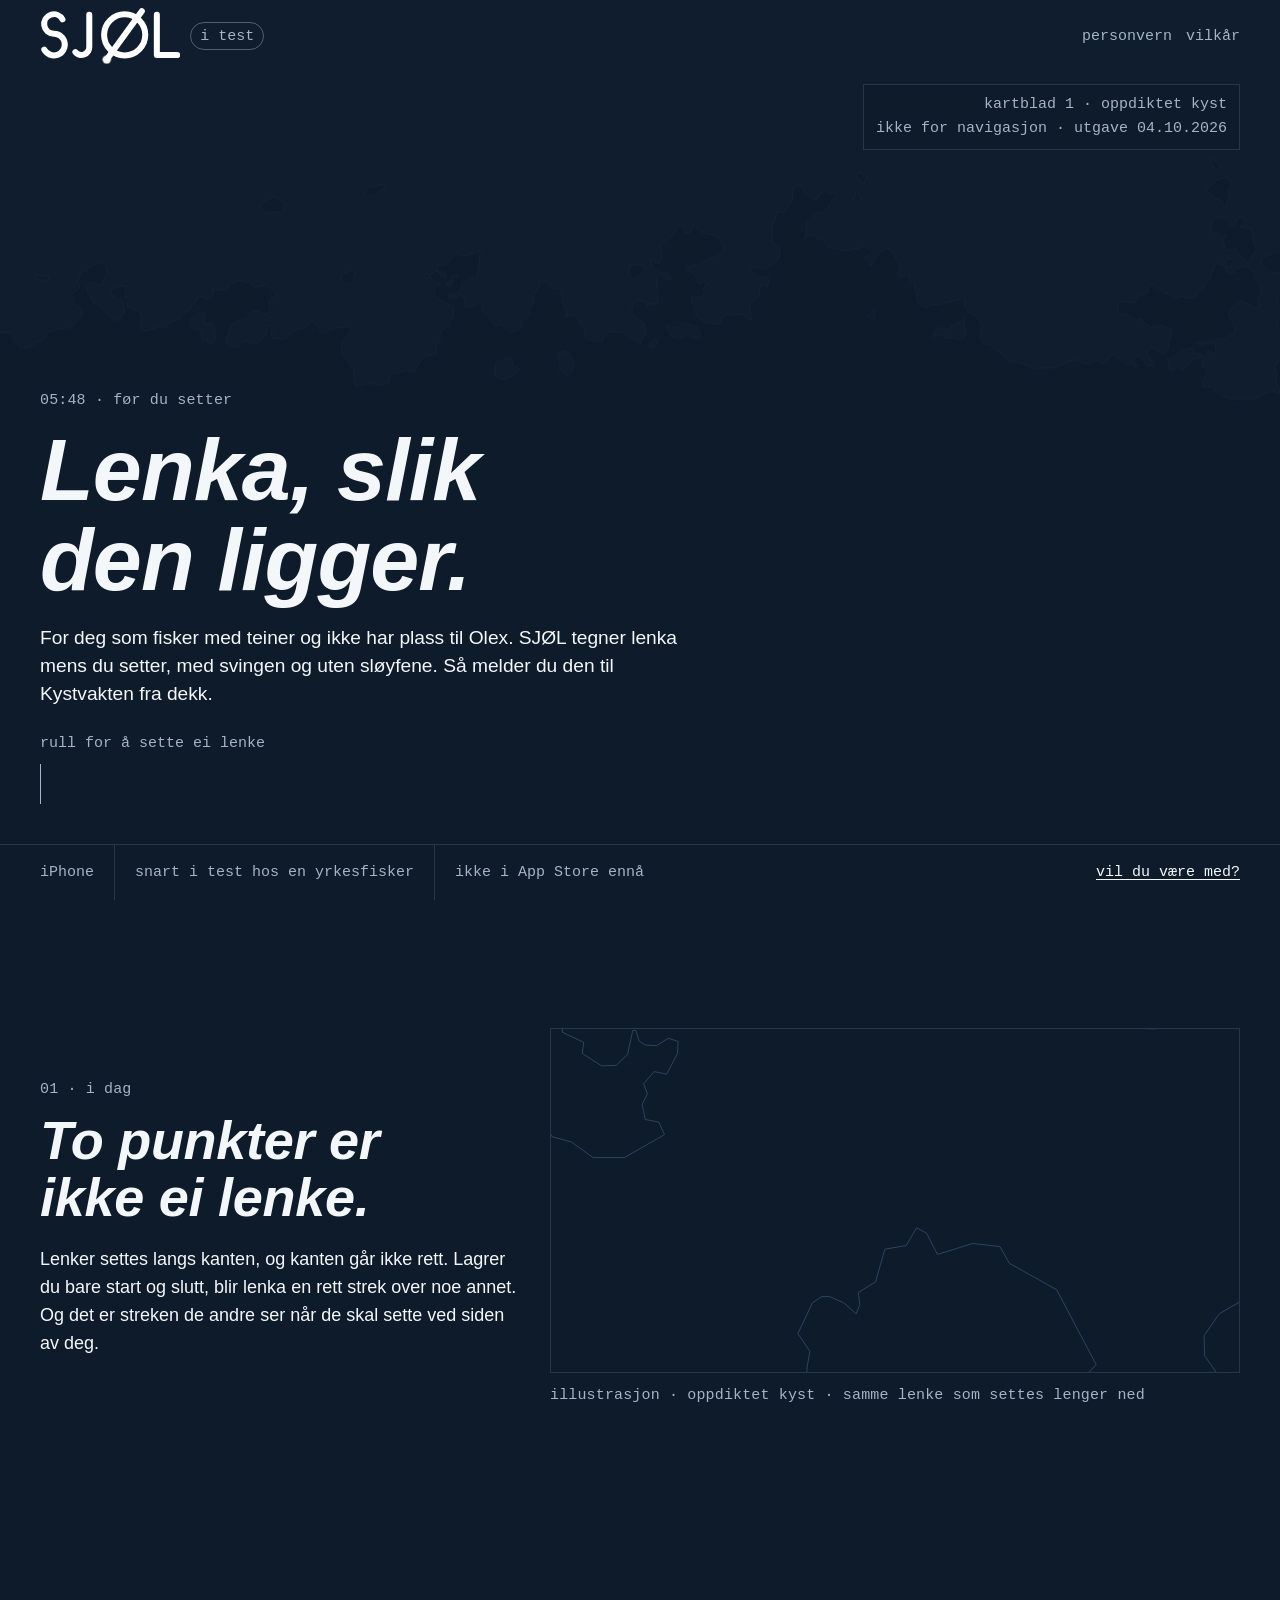
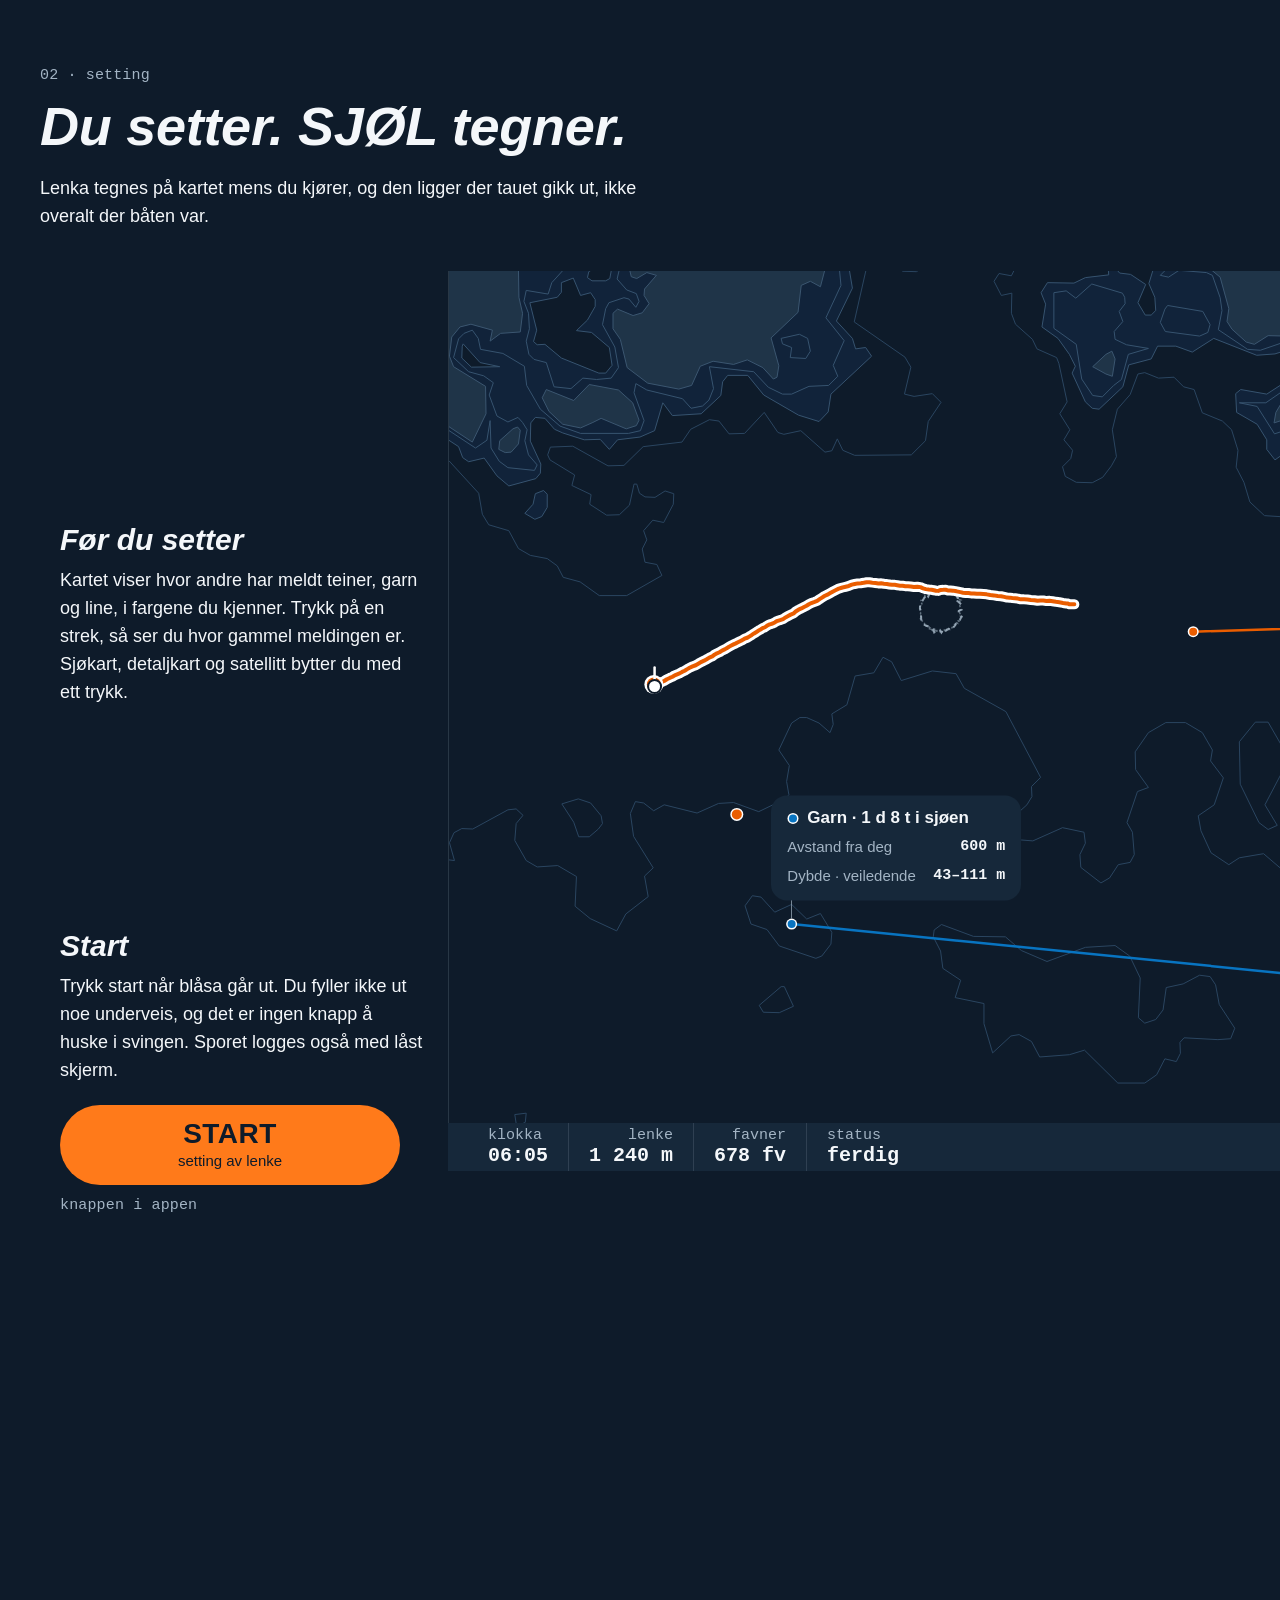
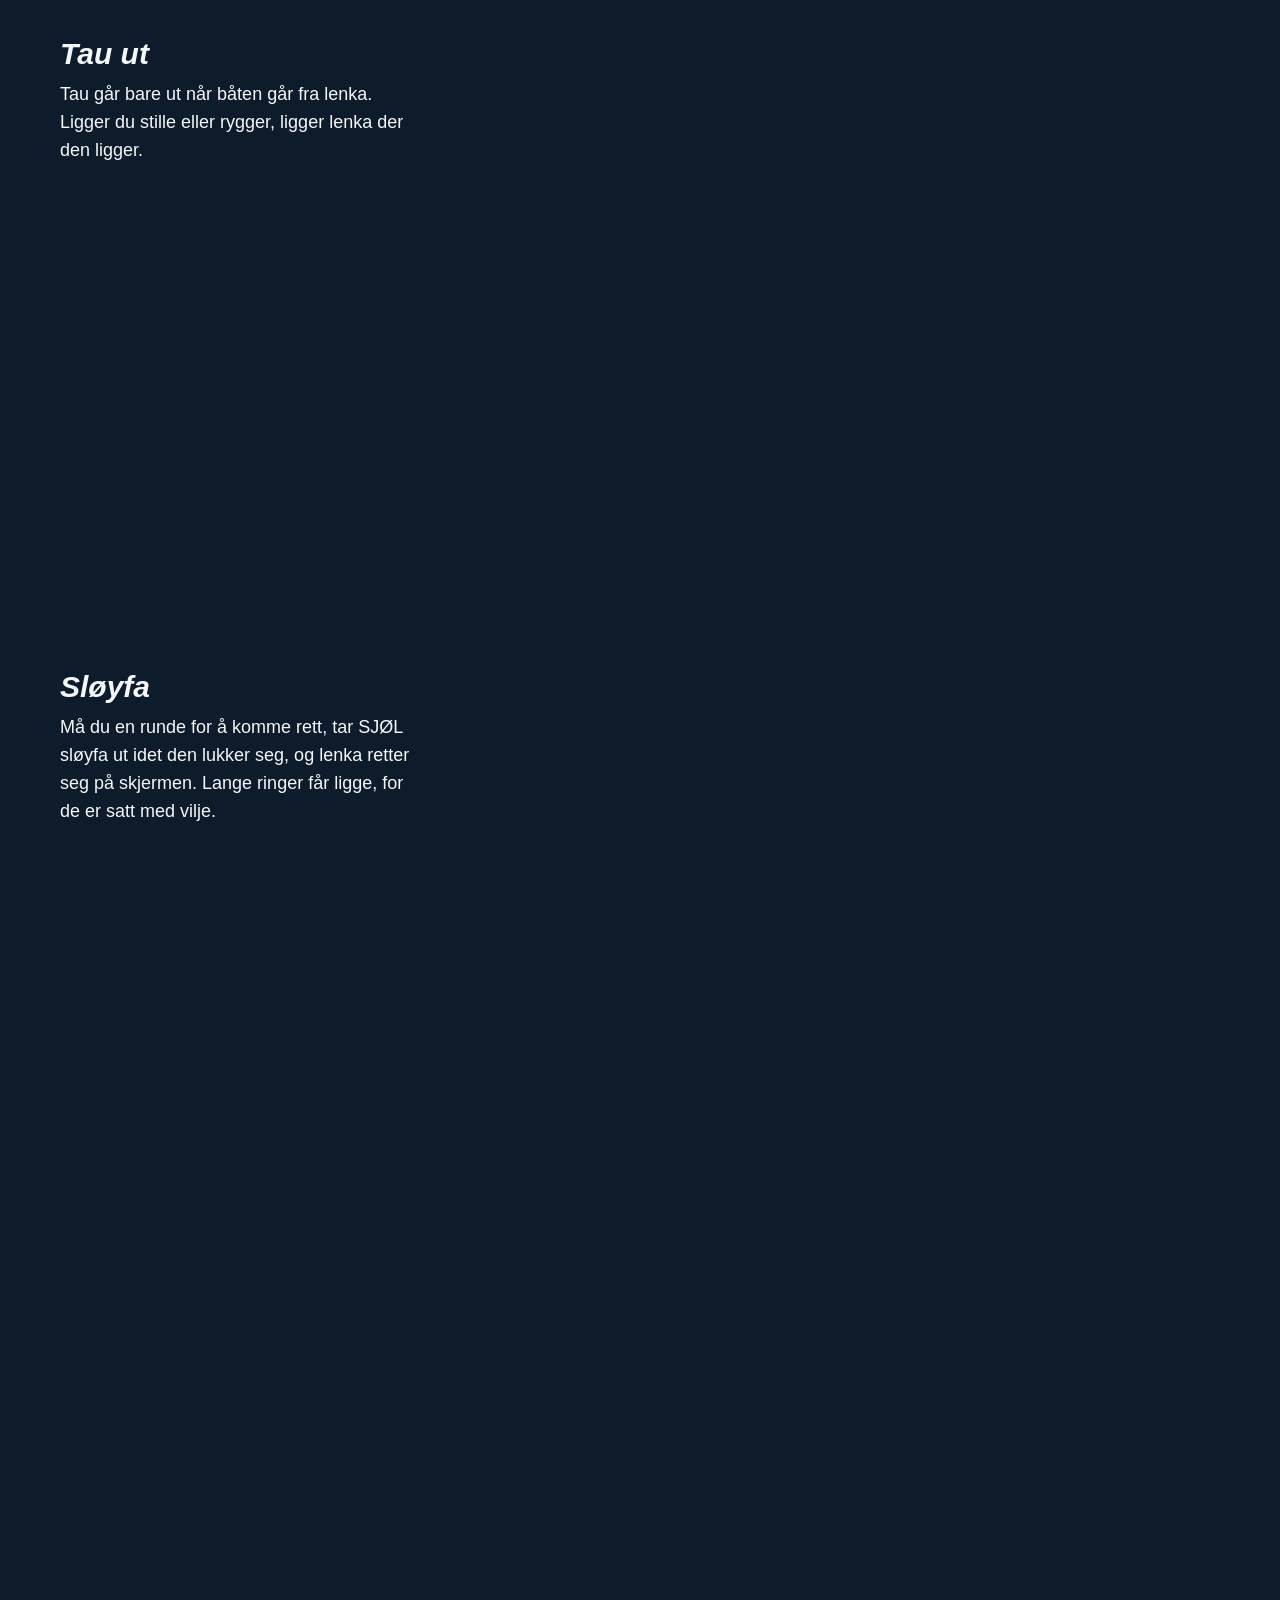
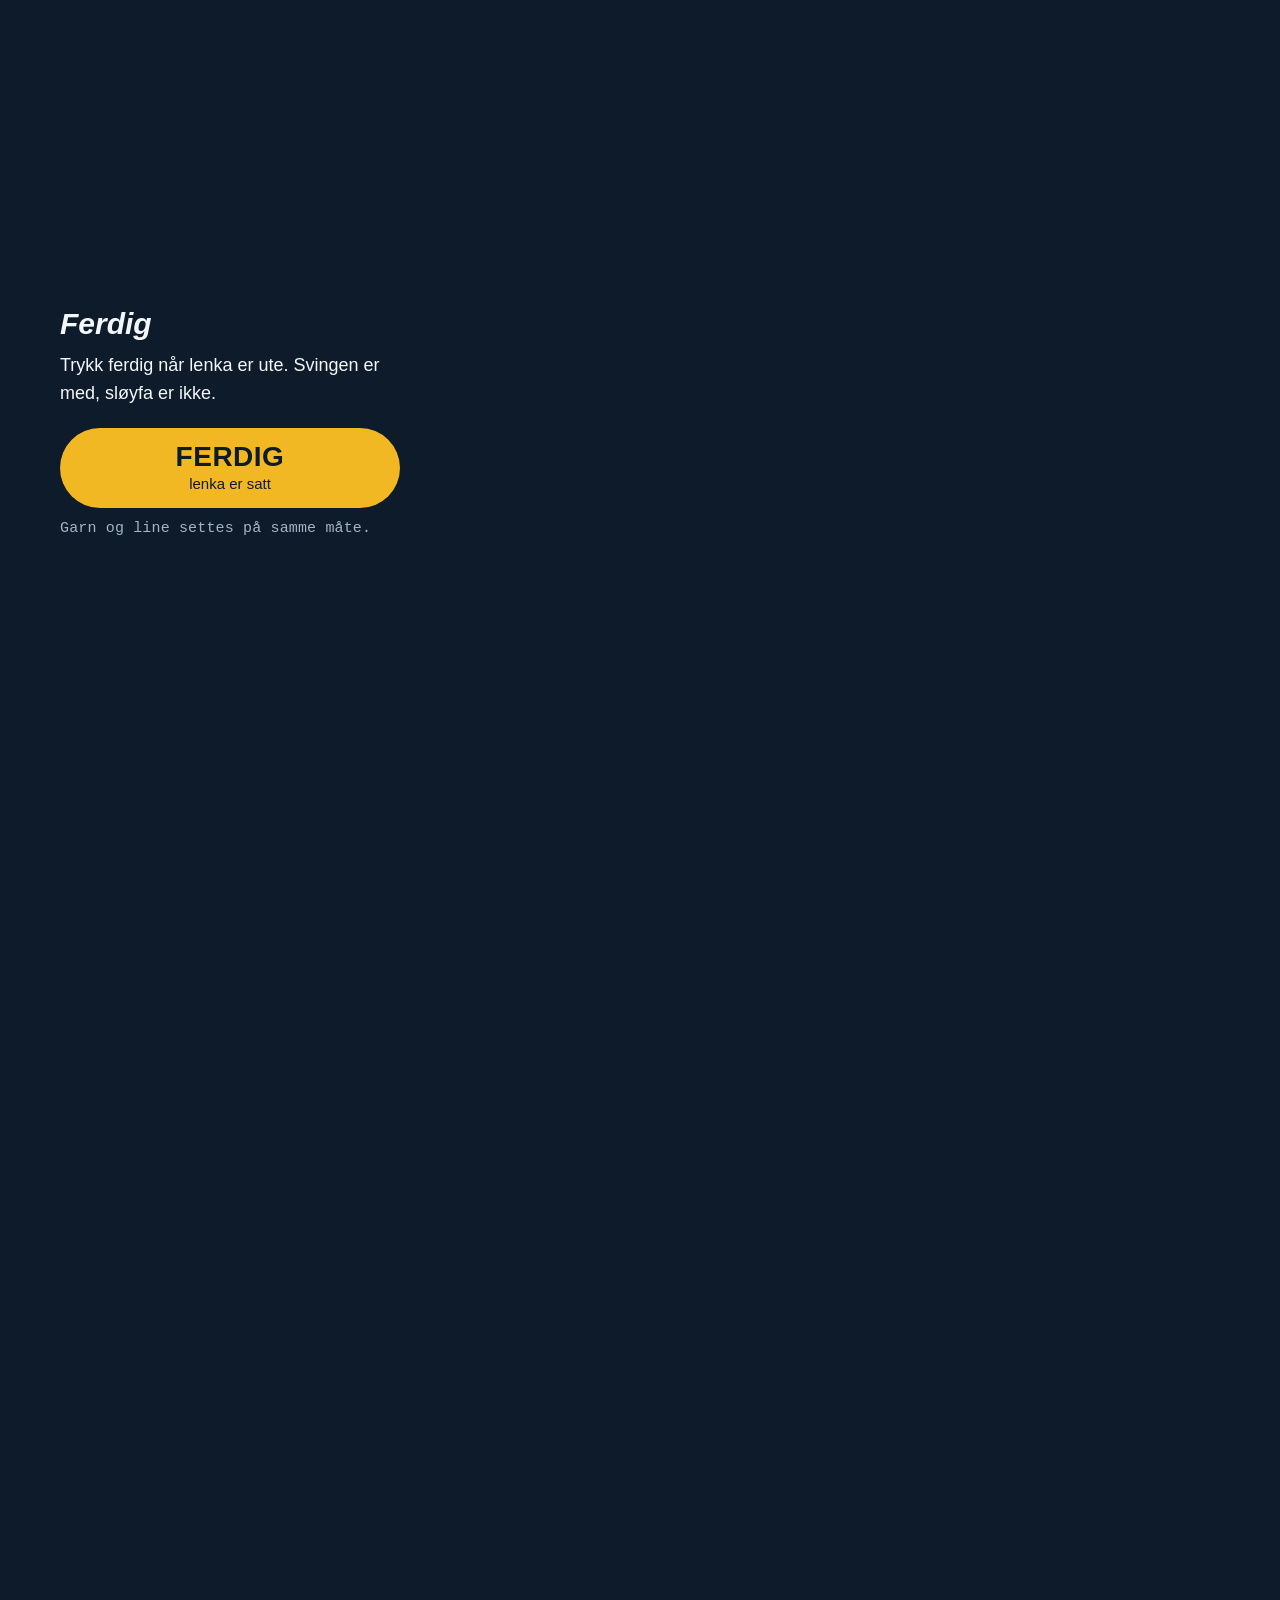
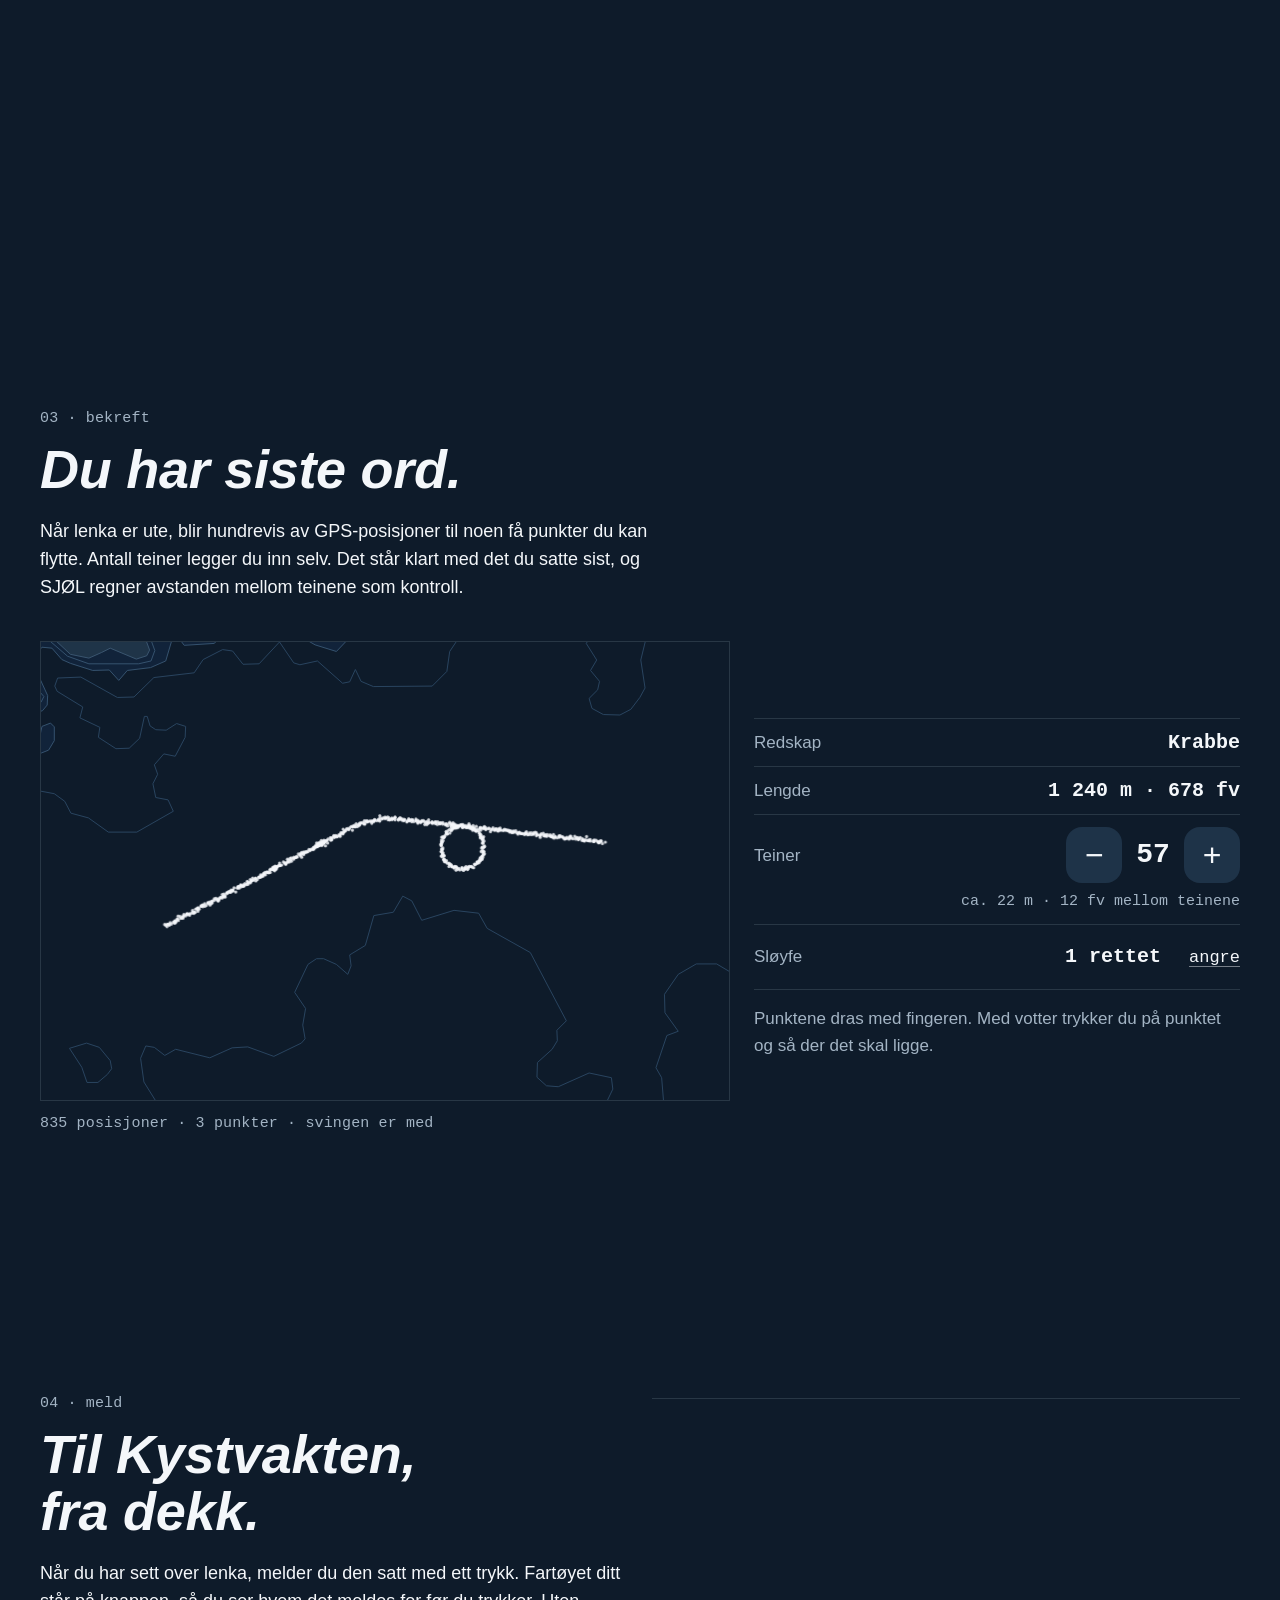
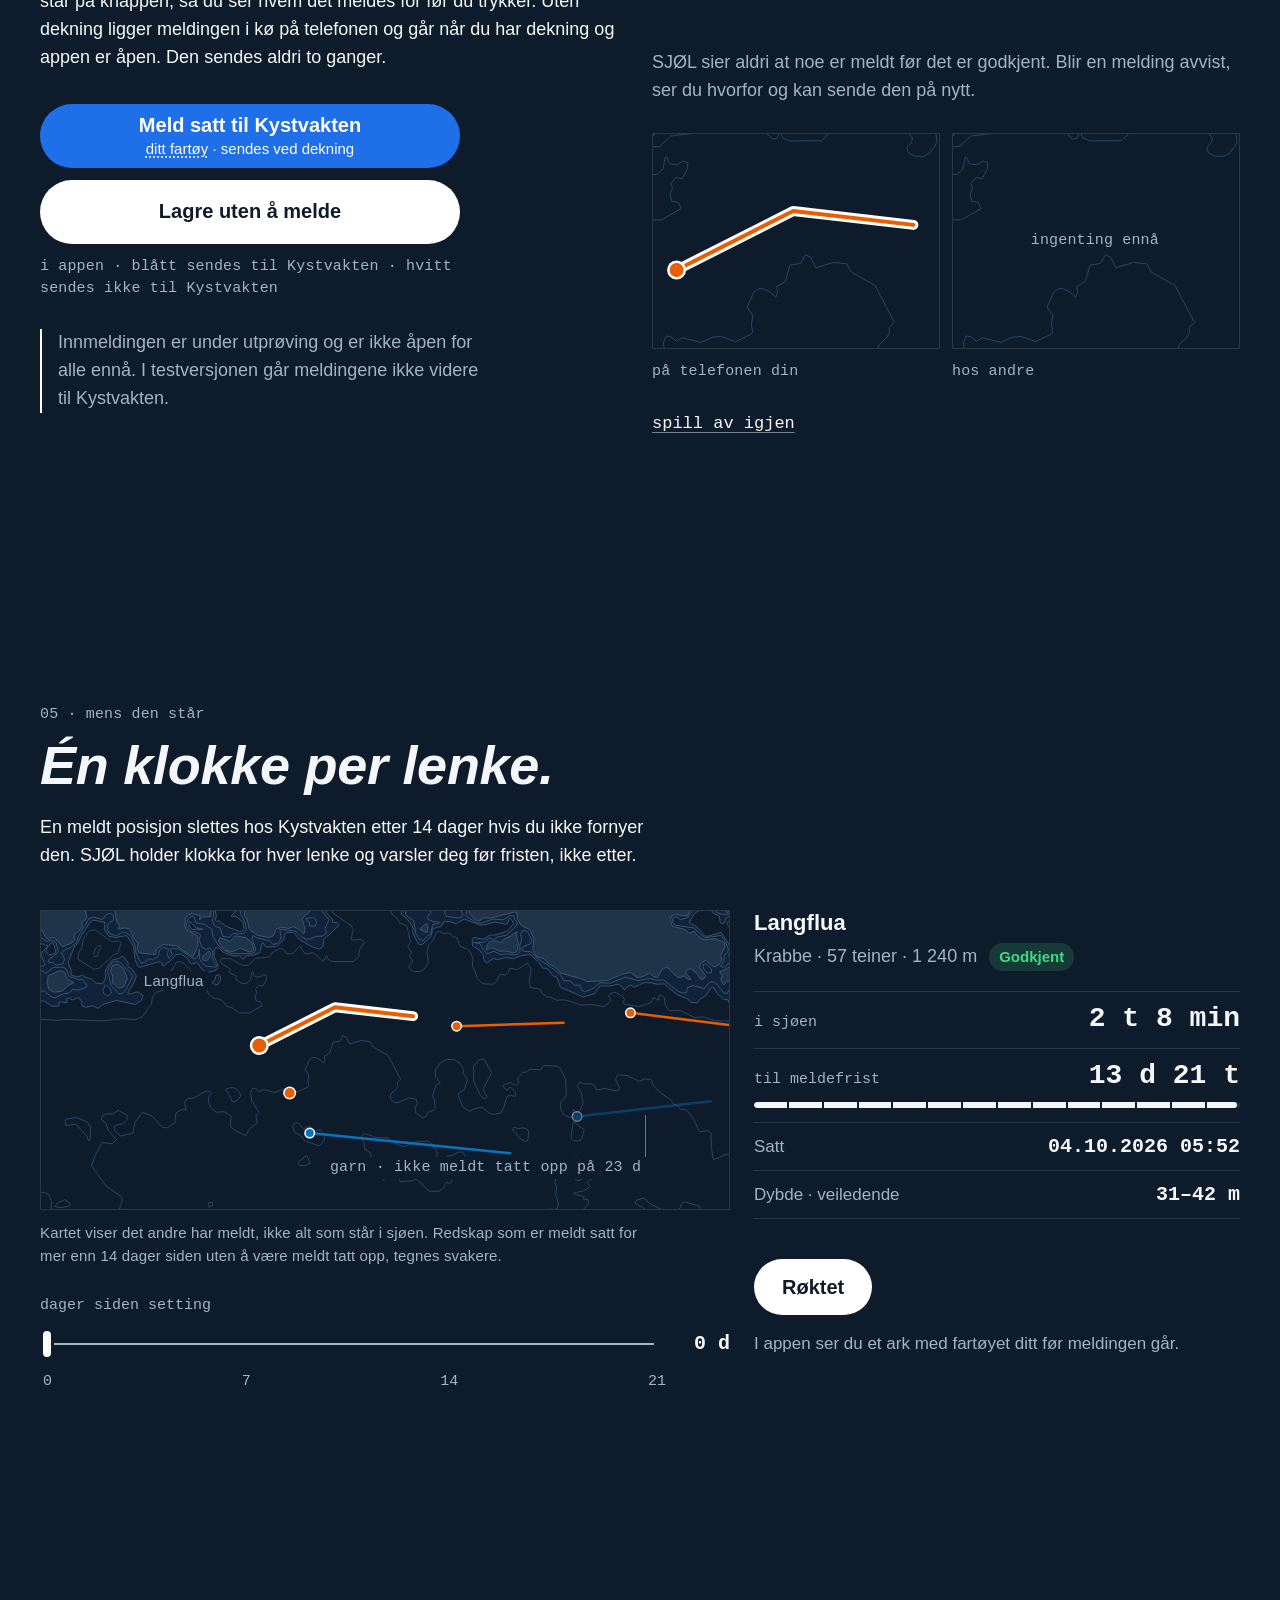
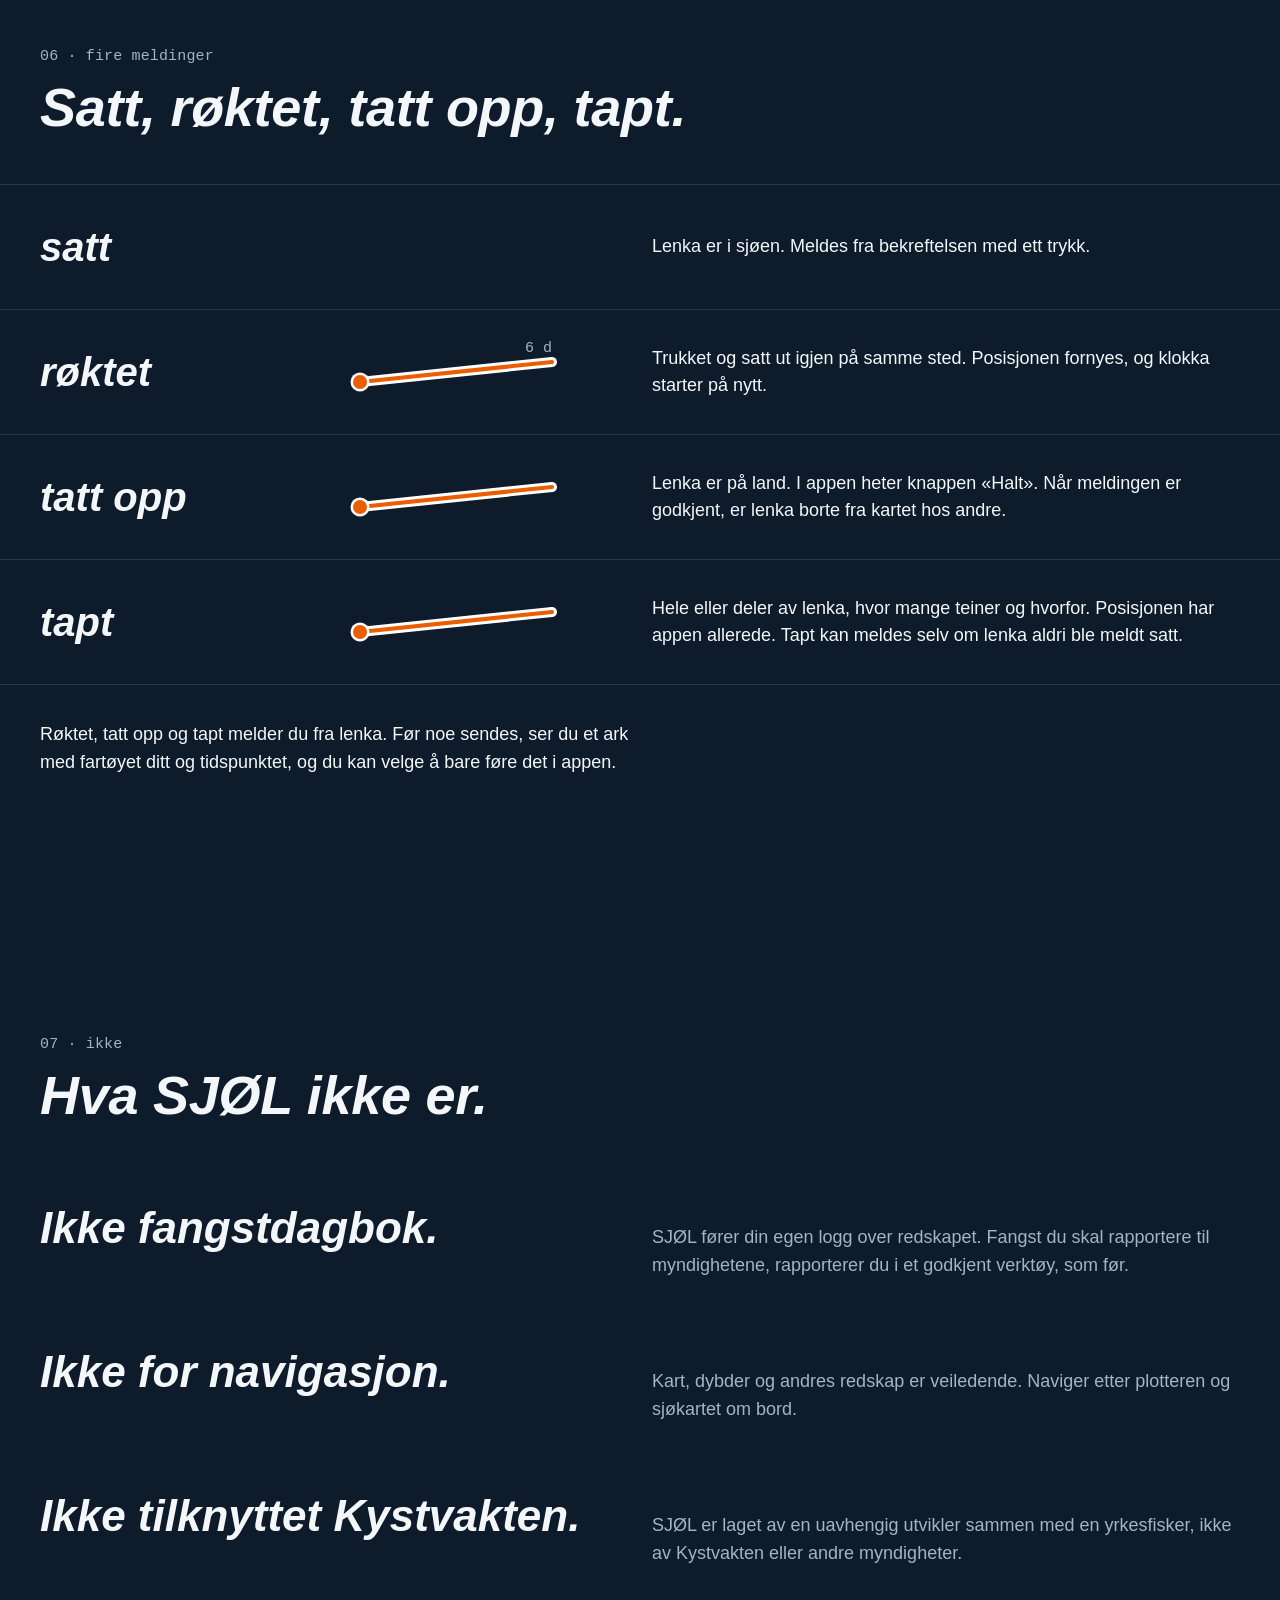
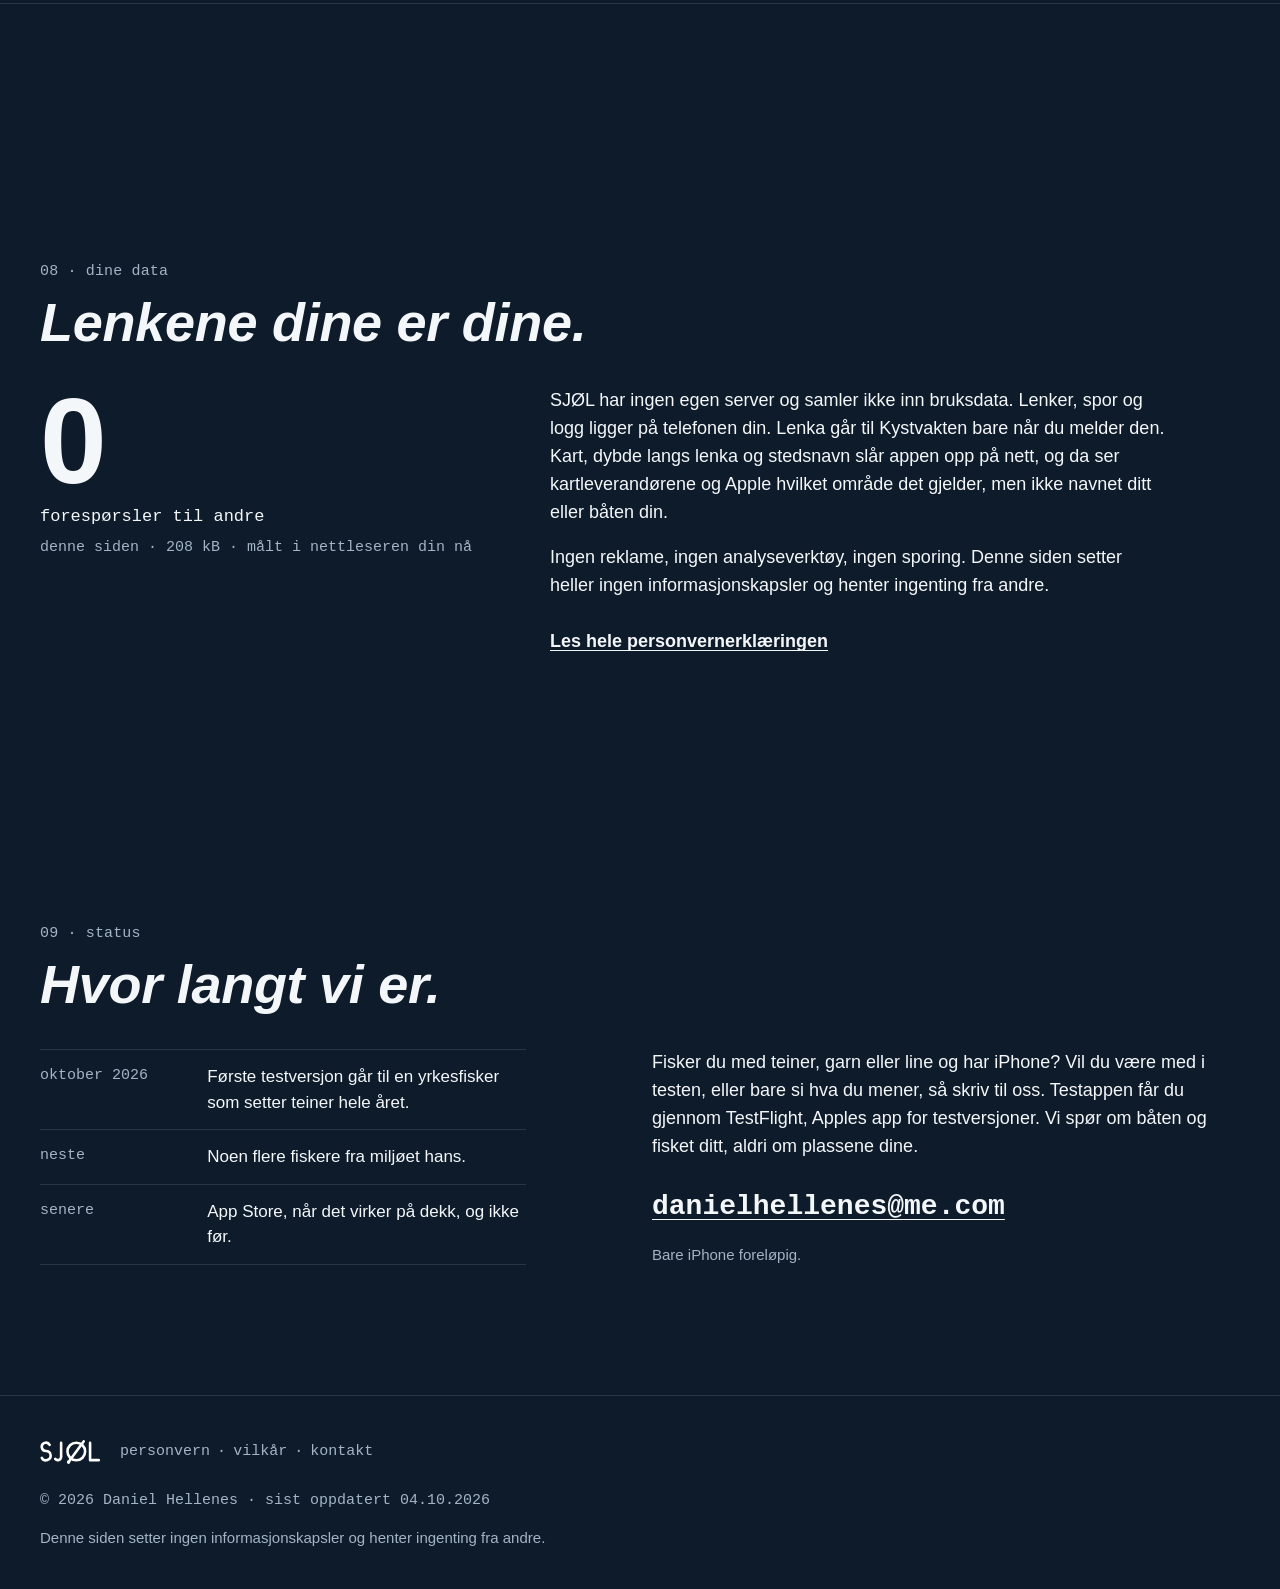
==== commit c4bec5ff: "Én klokke per lenke" ====
--- a/index.html
+++ b/index.html
@@ -269,8 +269,8 @@
 <div class="grid">
 <div class="mens-hode">
 <p class="kicker">05 · mens den står</p>
-<h2 id="h-mens">To klokker per lenke.</h2>
-<p class="brod">Teiner skal røktes minst hver sjuende dag, og en meldt posisjon slettes hos Kystvakten etter 14&#160;dager hvis du ikke fornyer den. SJØL holder klokkene for hver lenke og varsler deg før fristen, ikke etter.</p>
+<h2 id="h-mens">Én klokke per lenke.</h2>
+<p class="brod">En meldt posisjon slettes hos Kystvakten etter 14&#160;dager hvis du ikke fornyer den. SJØL holder klokka for hver lenke og varsler deg før fristen, ikke etter.</p>
 </div>
 <div class="mens-venstre">
 <figure class="figur mens-figur">
@@ -301,7 +301,6 @@
 <p class="lenkelinje"><span>Krabbe · 57 teiner · 1 240 m</span> <span class="chip chip-godkjent">Godkjent</span></p>
 <div class="nokkeltall">
 <div class="nt"><span class="nt-etikett">i sjøen</span><span class="nt-verdi mono" data-felt="iSjoen">2 t 8 min</span></div>
-<div class="nt nt-frist" data-frist="rokting"><span class="nt-etikett">til røkting</span><span class="nt-verdi mono" data-felt="tilRokting">6 d 21 t</span><span class="skala skala-7" aria-hidden="true"><span class="skala-fyll"></span><span class="skala-merke"></span><span class="skala-merke"></span><span class="skala-merke"></span><span class="skala-merke"></span><span class="skala-merke"></span><span class="skala-merke"></span></span></div>
 <div class="nt nt-frist" data-frist="meldefrist"><span class="nt-etikett">til meldefrist</span><span class="nt-verdi mono" data-felt="tilMeldefrist">13 d 21 t</span><span class="skala skala-14" aria-hidden="true"><span class="skala-fyll"></span><span class="skala-merke"></span><span class="skala-merke"></span><span class="skala-merke"></span><span class="skala-merke"></span><span class="skala-merke"></span><span class="skala-merke"></span><span class="skala-merke"></span><span class="skala-merke"></span><span class="skala-merke"></span><span class="skala-merke"></span><span class="skala-merke"></span><span class="skala-merke"></span><span class="skala-merke"></span></span></div>
 </div>
 <dl class="faktatabell">
@@ -309,7 +308,6 @@
 <div class="faktarad"><dt>Dybde · veiledende</dt><dd class="mono">31–42 m</dd></div>
 </dl>
 <ol class="varsler" aria-live="polite">
-<li class="varsel varsel-rokting"><span class="varsel-tid mono">10.10.2026 08:00</span><span class="varsel-tekst">Røkt «Langflua» innen i morgen</span></li>
 <li class="varsel varsel-meldefrist"><span class="varsel-tid mono">16.10.2026 08:00</span><span class="varsel-tekst">Meldt posisjon for «Langflua» går ut om 2 dager</span></li>
 </ol>
 <div class="roktet-boks">
@@ -337,7 +335,7 @@
 <li class="melding m-roktet">
 <h3>røktet</h3>
 <div class="strek-boks" aria-hidden="true"><svg viewBox="0 0 220 56" focusable="false"><path class="strek-spokelse" d="M14 38L206 18"/><g class="strek-tegn"><path class="strek-kant" pathLength="1" d="M14 38L206 18"/><path class="strek-kjerne" pathLength="1" d="M14 38L206 18"/></g><g transform="translate(14 38)"><g class="strek-start"><path class="strek-ring" d="M0 0h0"/><path class="strek-prikk" d="M0 0h0"/></g></g></svg><span class="strek-etikett mono" data-felt="roktet">0&#160;d</span></div>
-<p class="brod">Trukket og satt ut igjen på samme sted. Posisjonen fornyes, og begge klokkene starter på nytt.</p>
+<p class="brod">Trukket og satt ut igjen på samme sted. Posisjonen fornyes, og klokka starter på nytt.</p>
 </li>
 <li class="melding m-opp">
 <h3>tatt opp</h3>
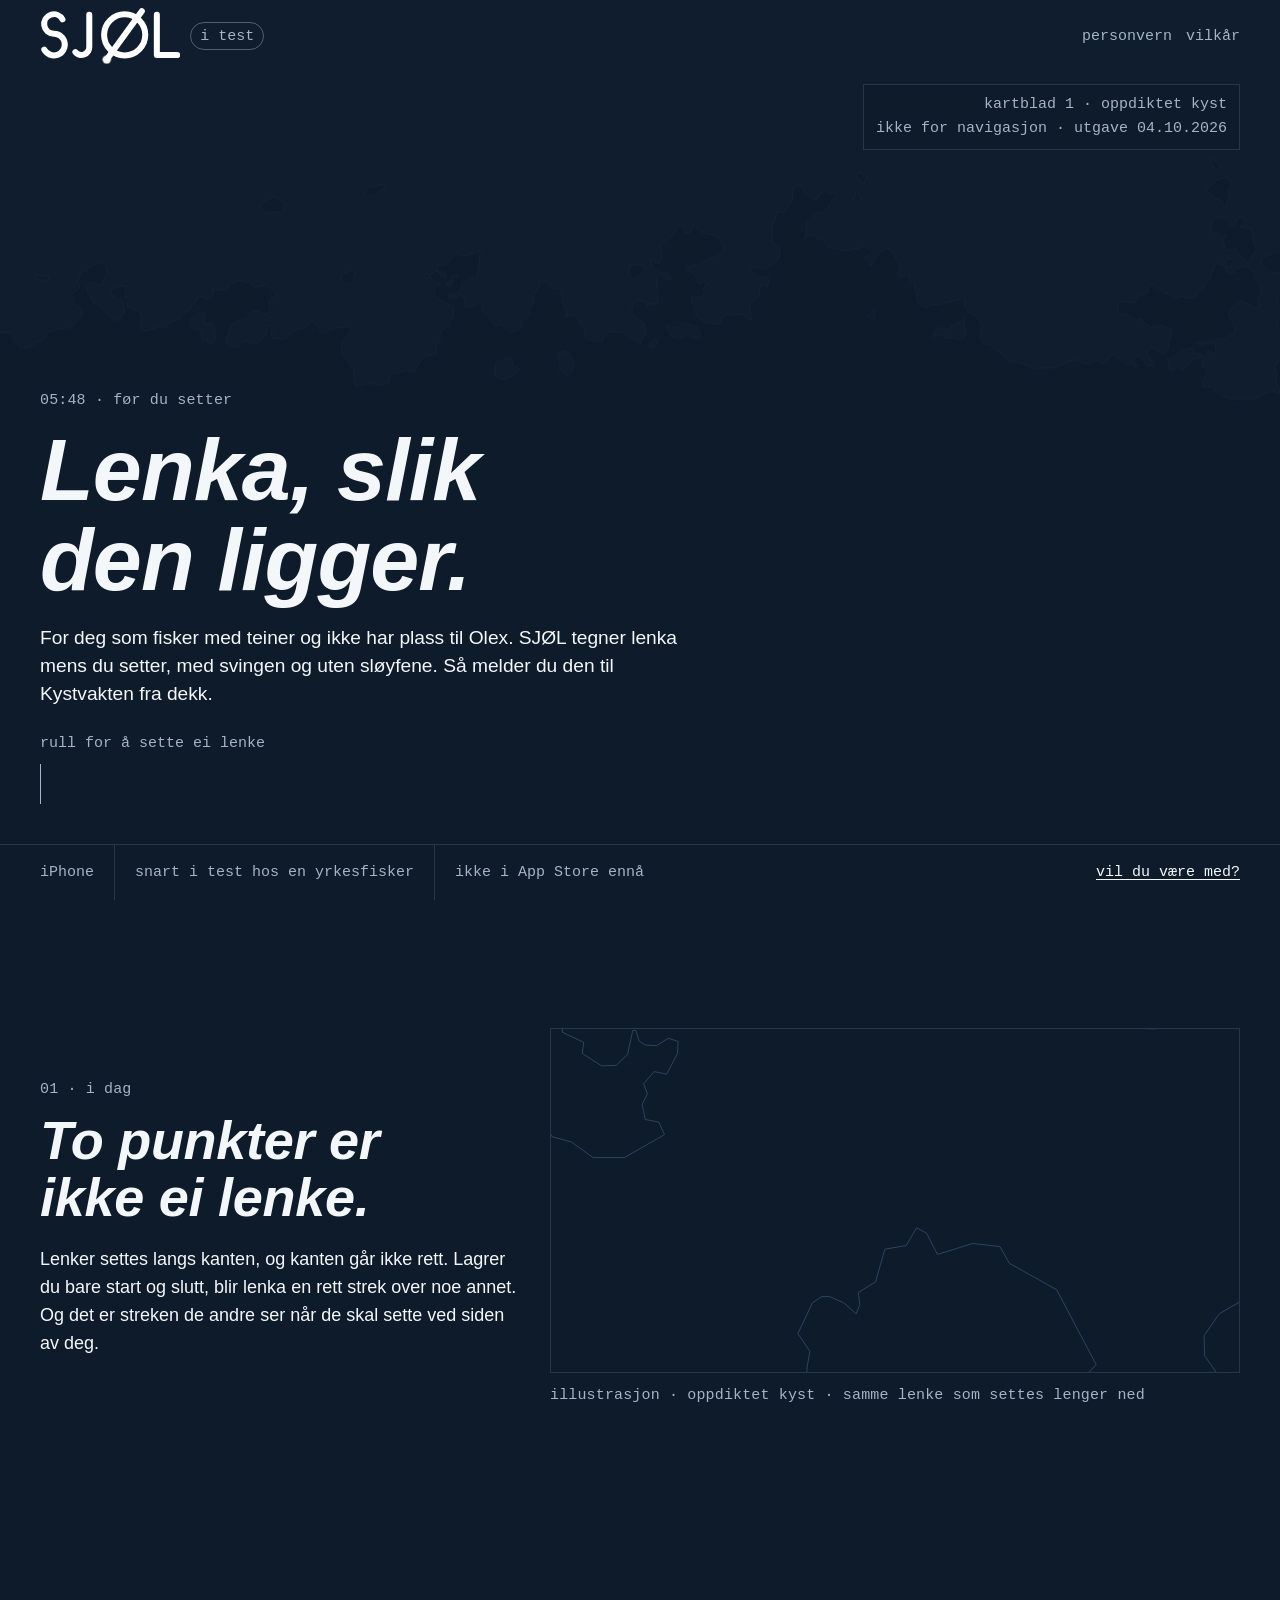
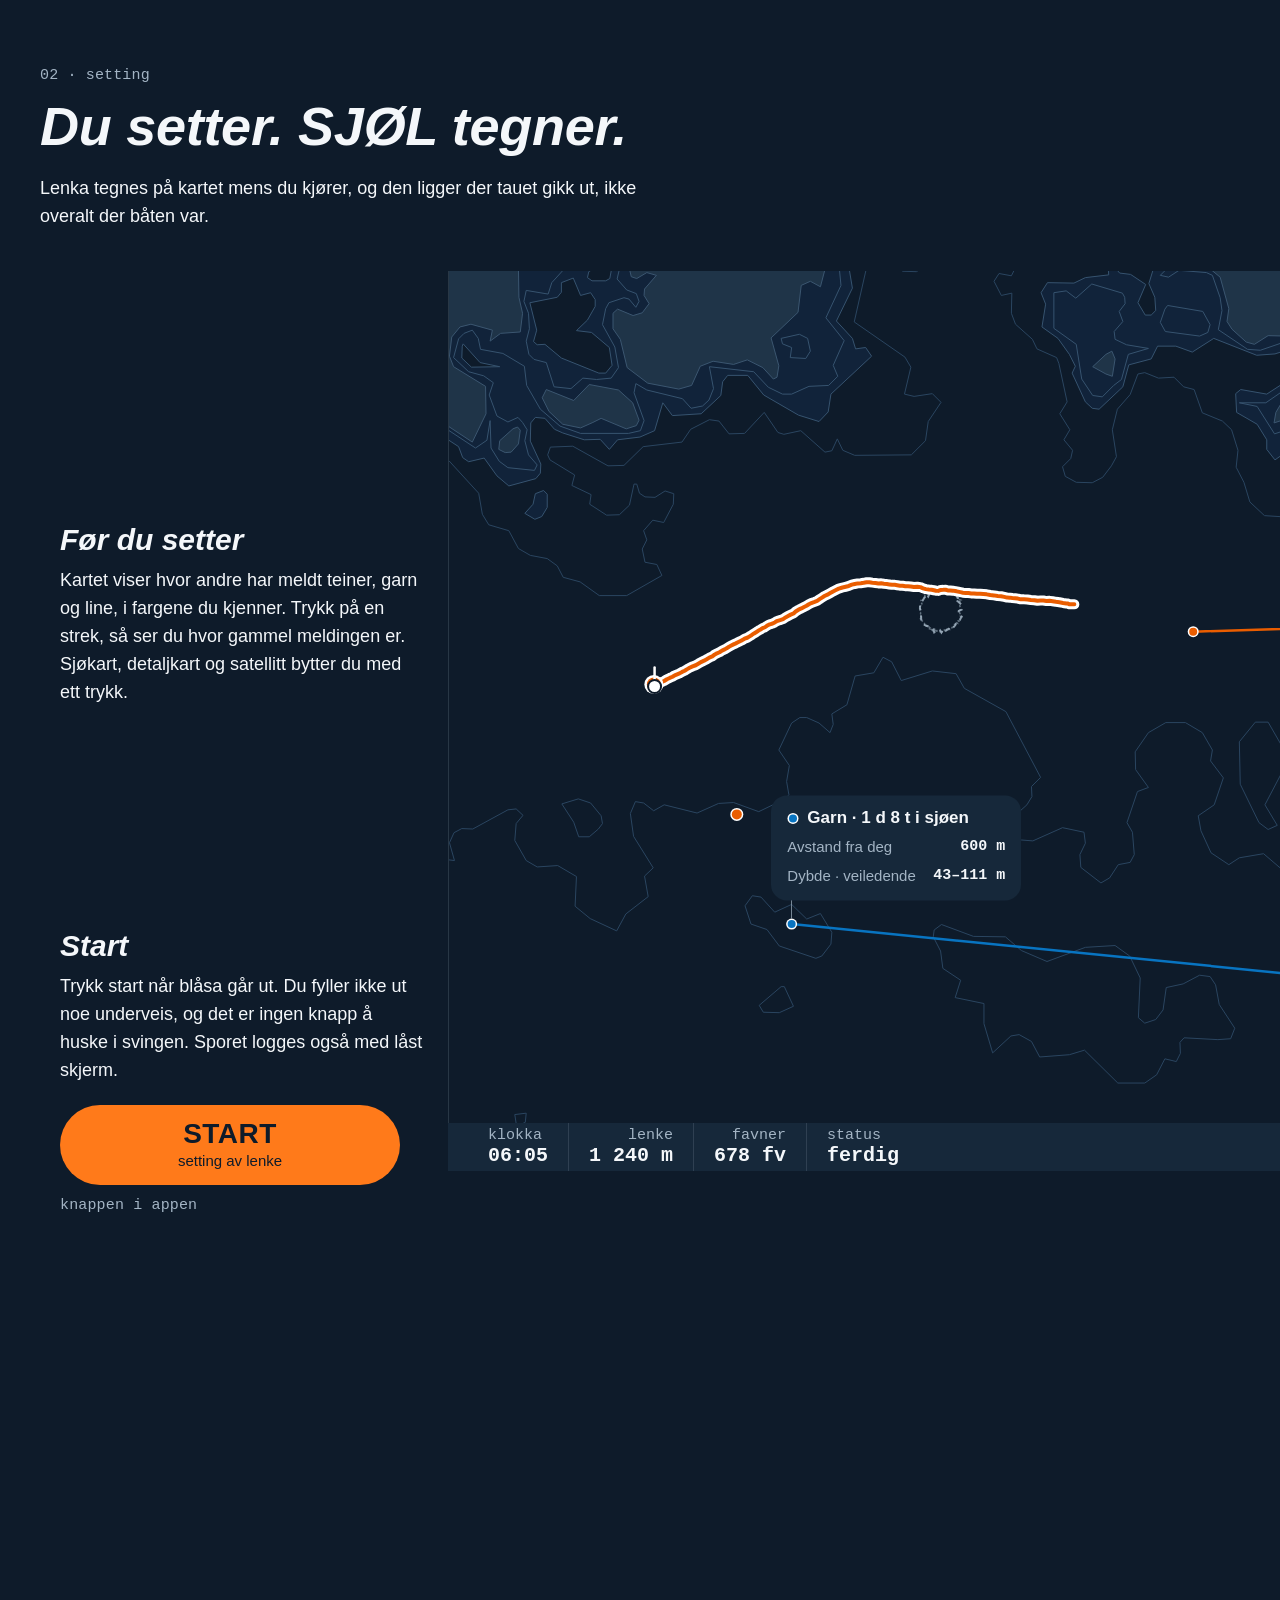
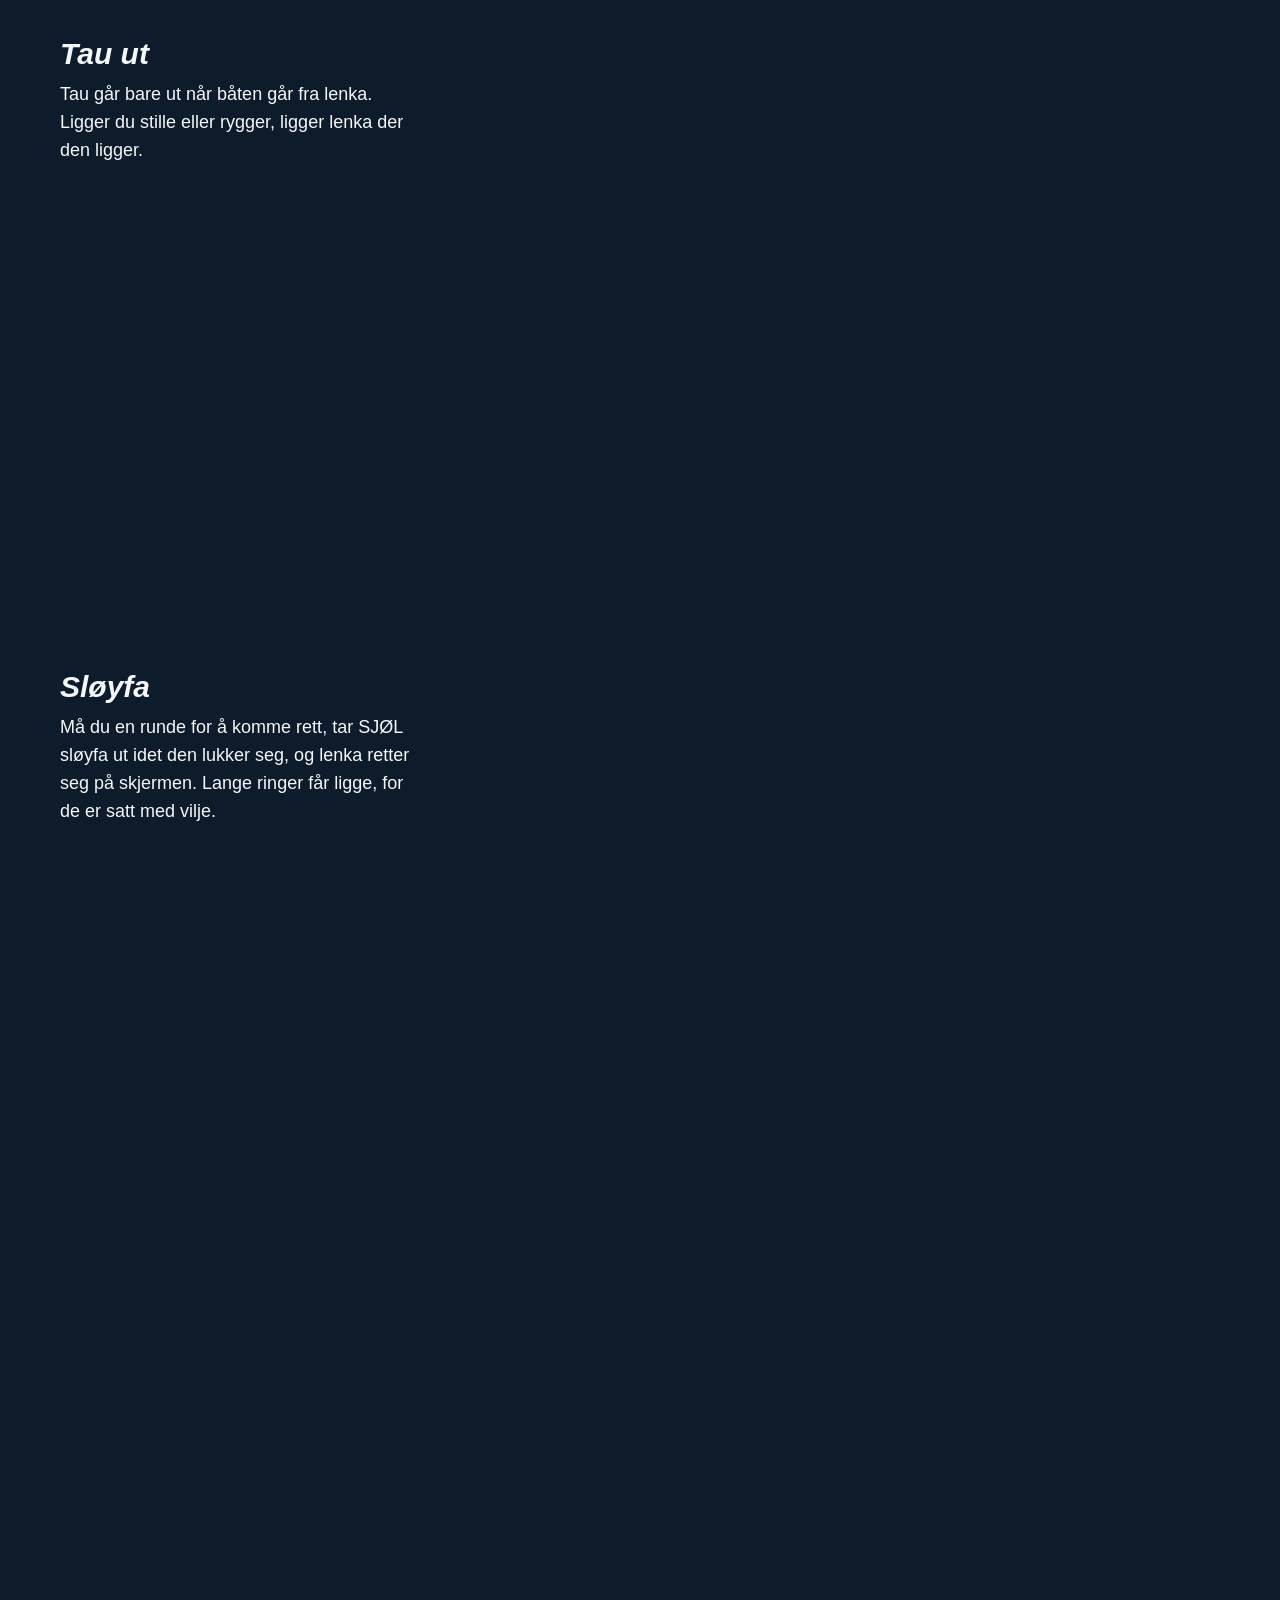
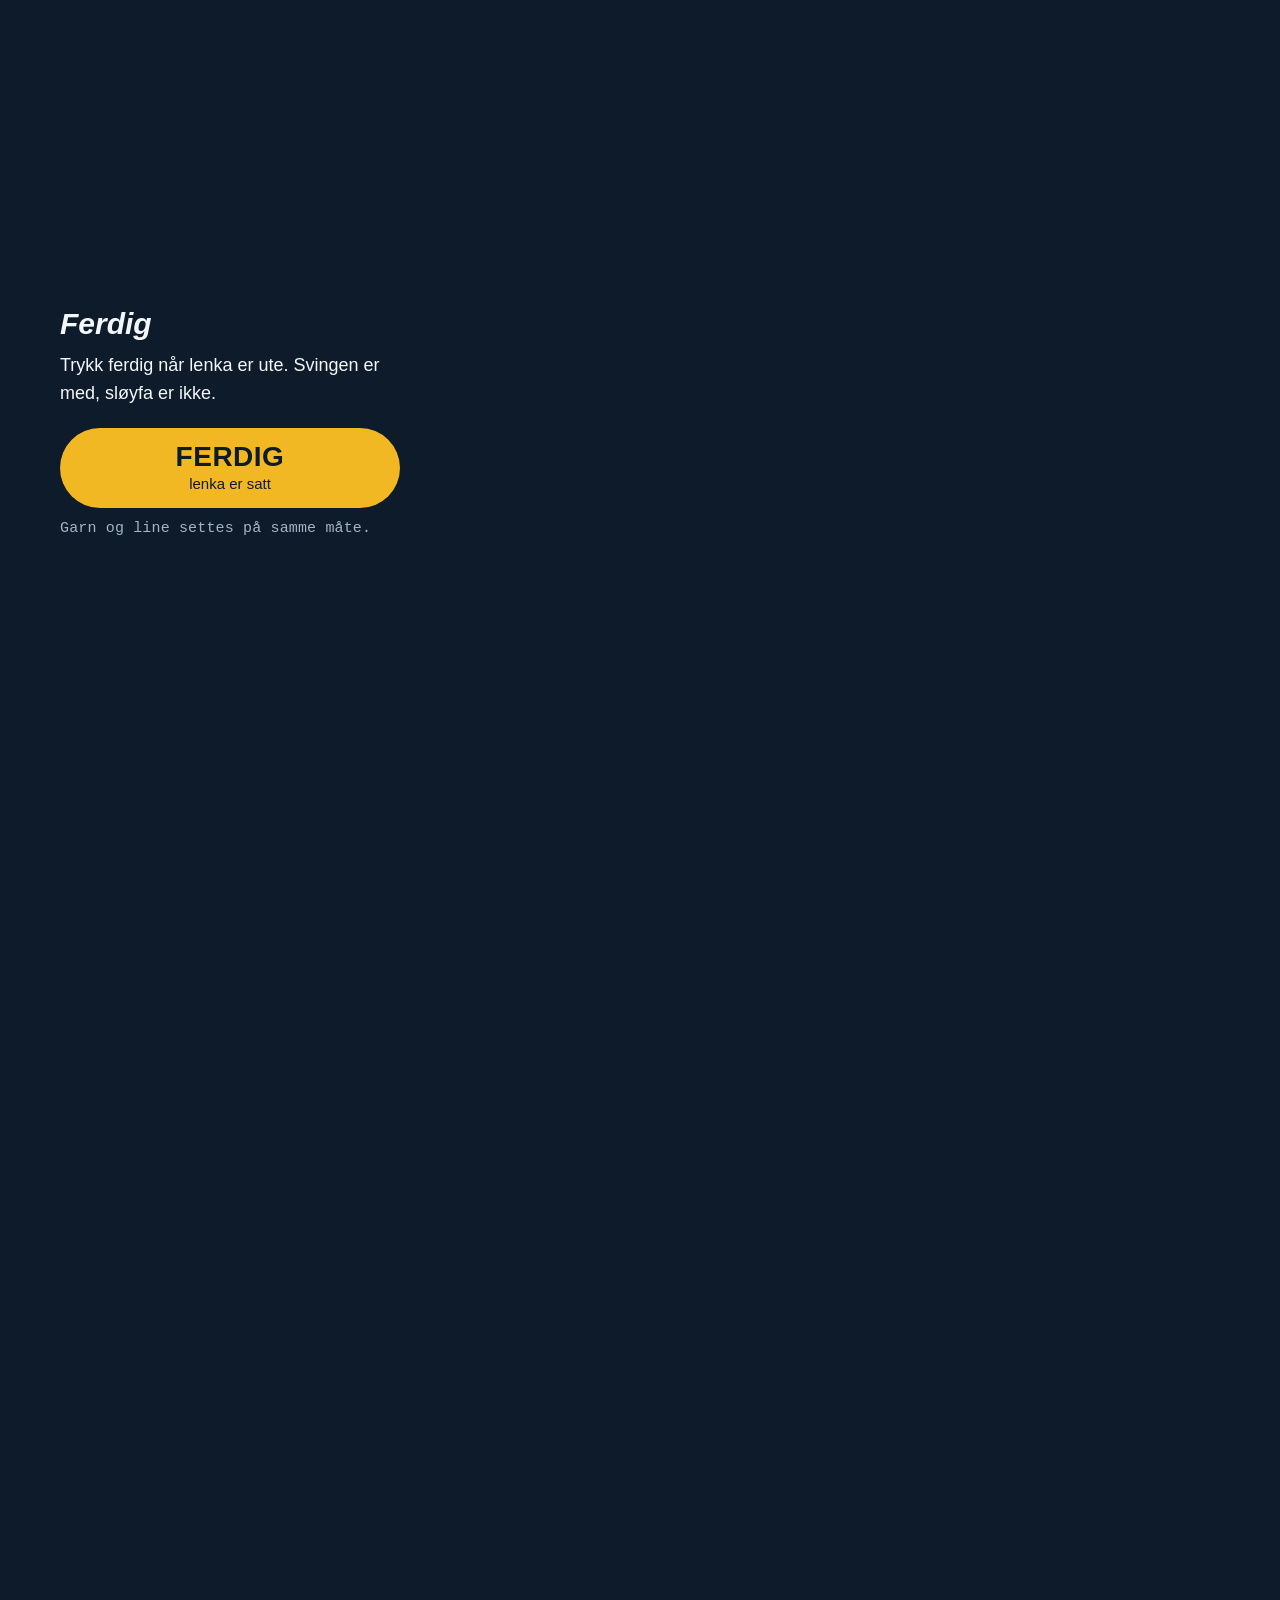
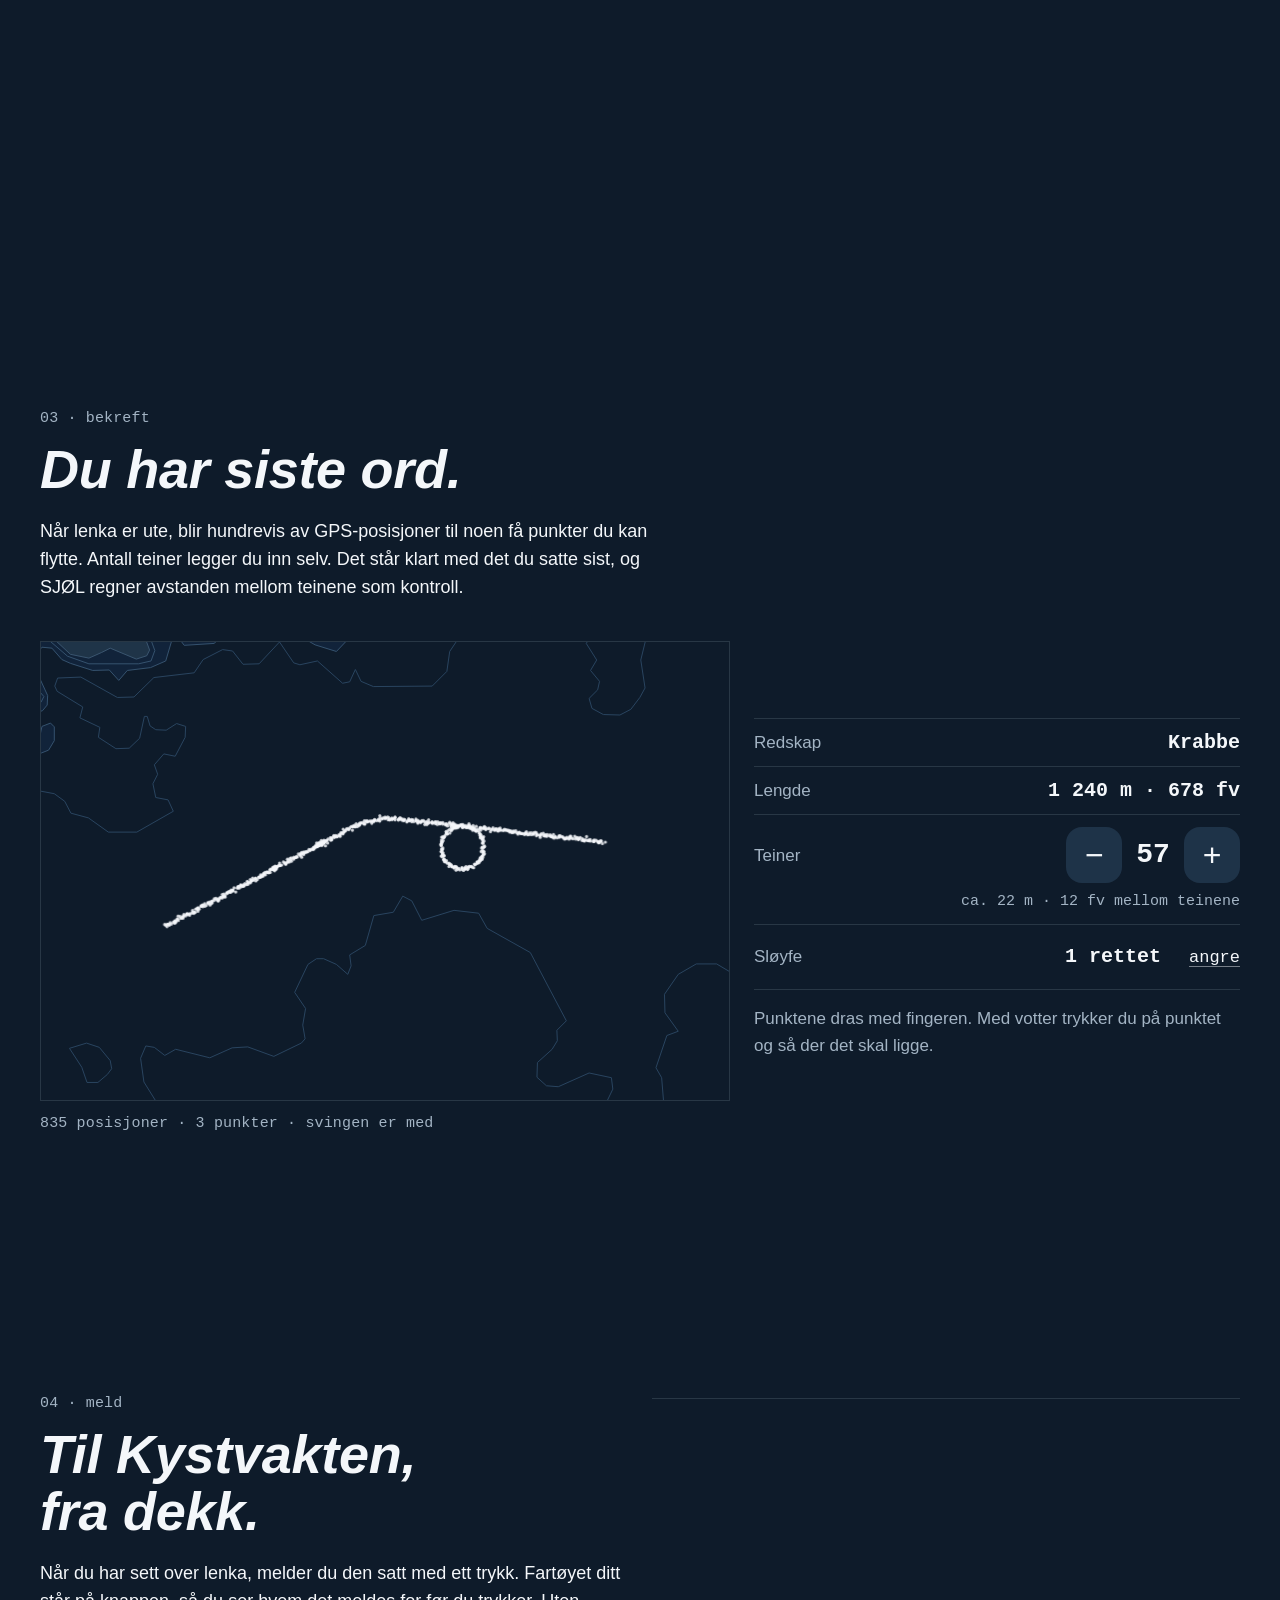
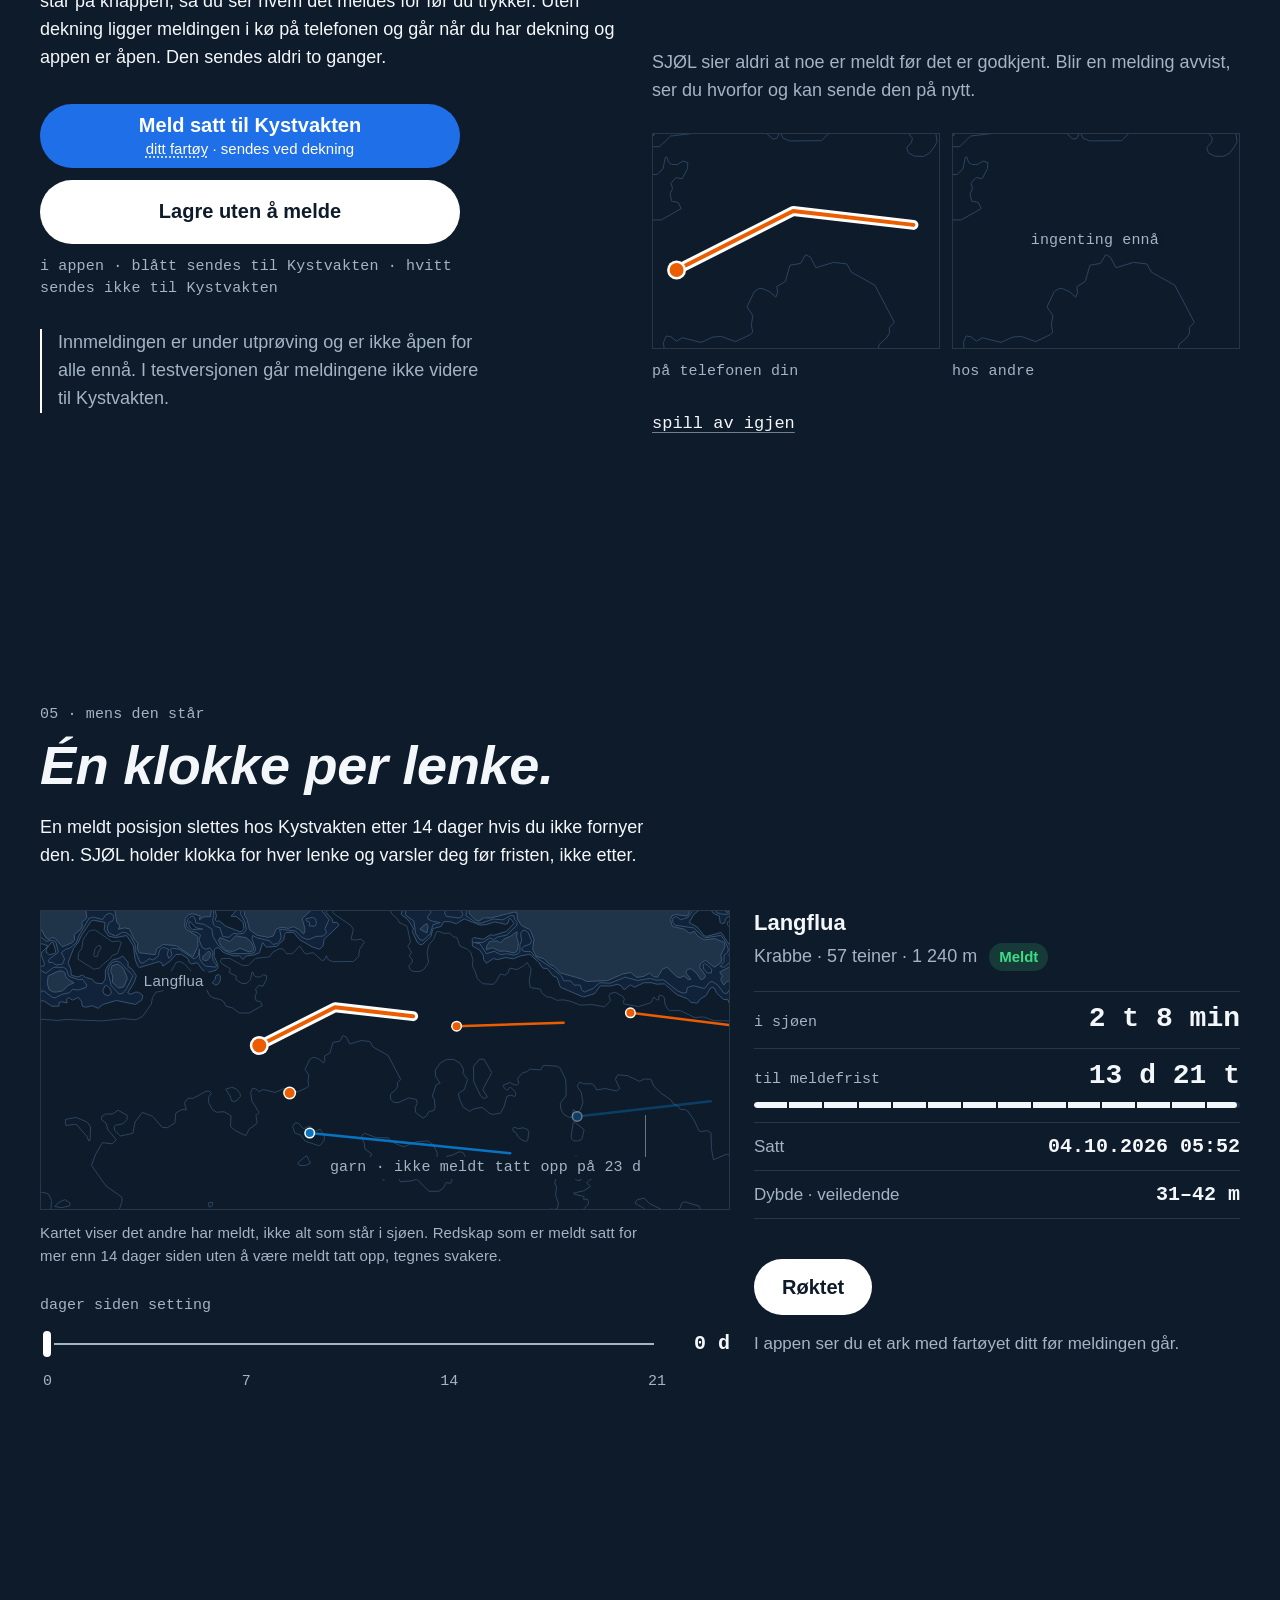
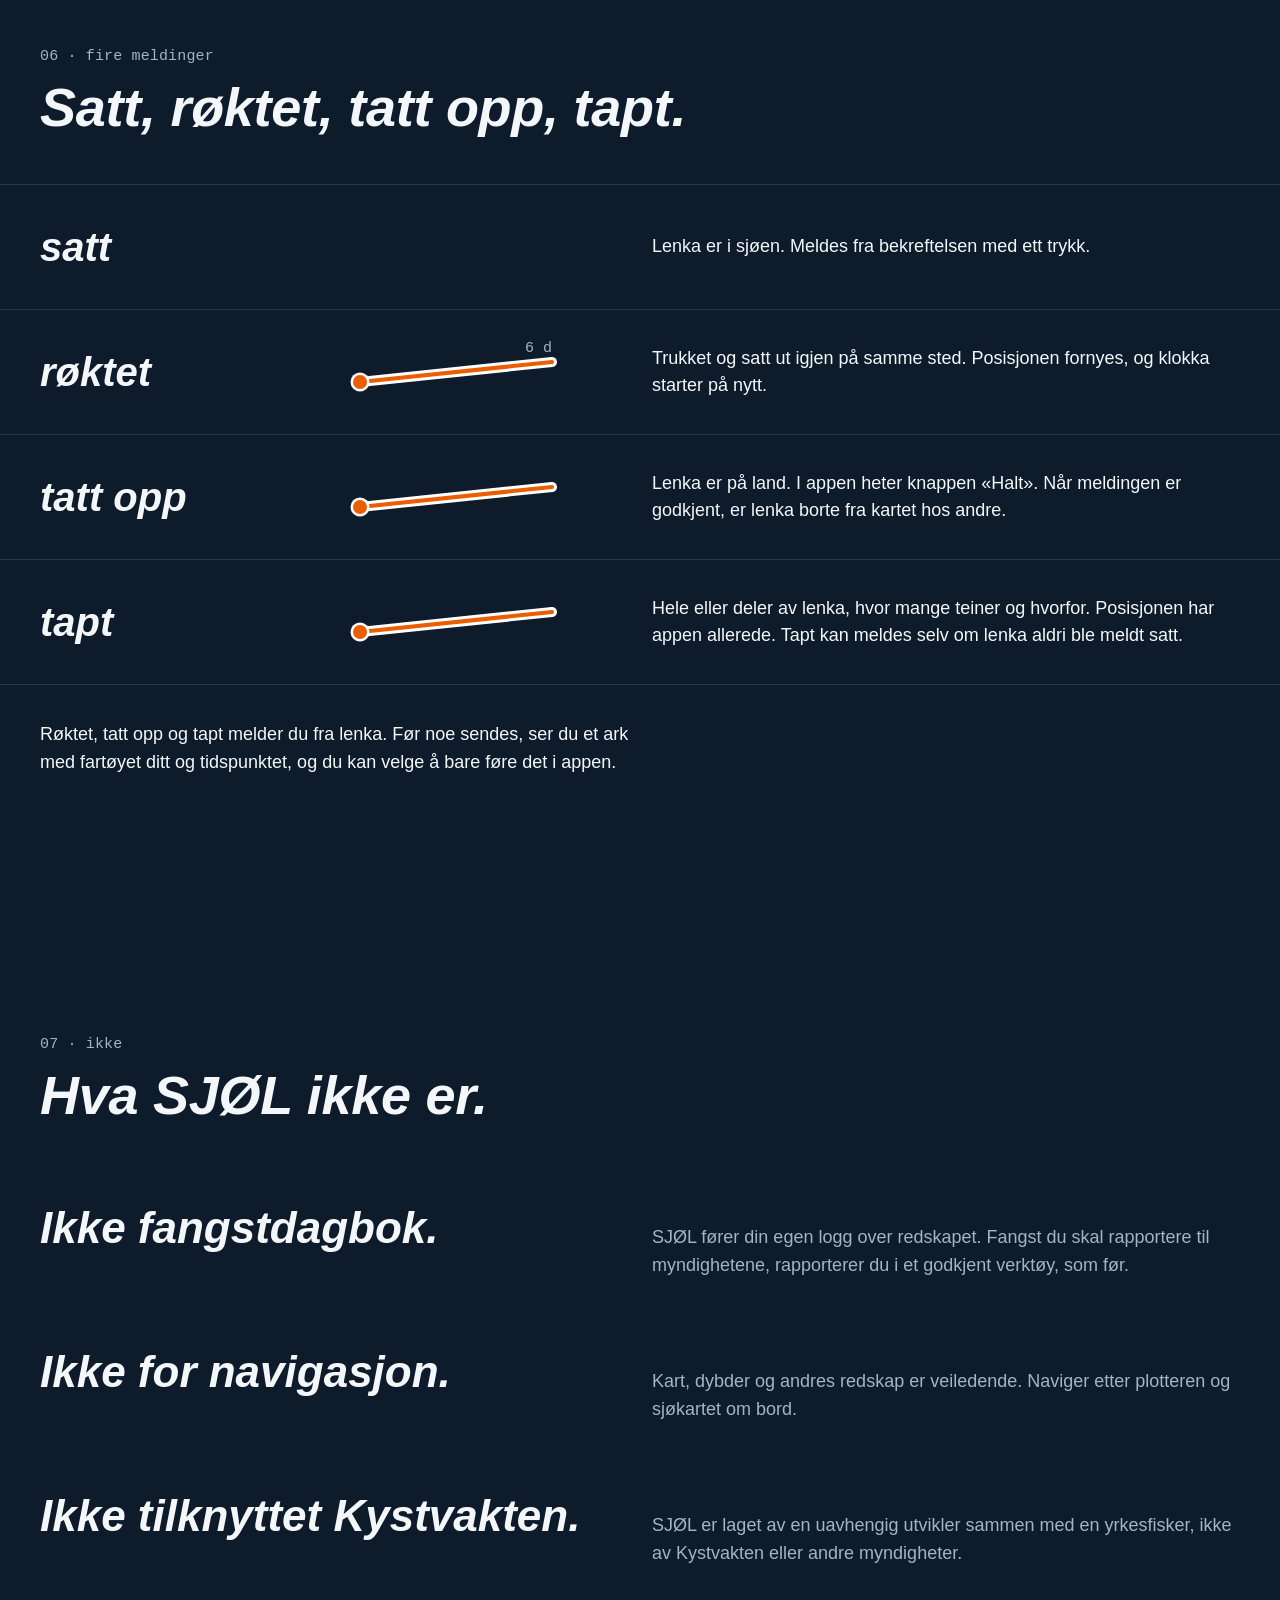
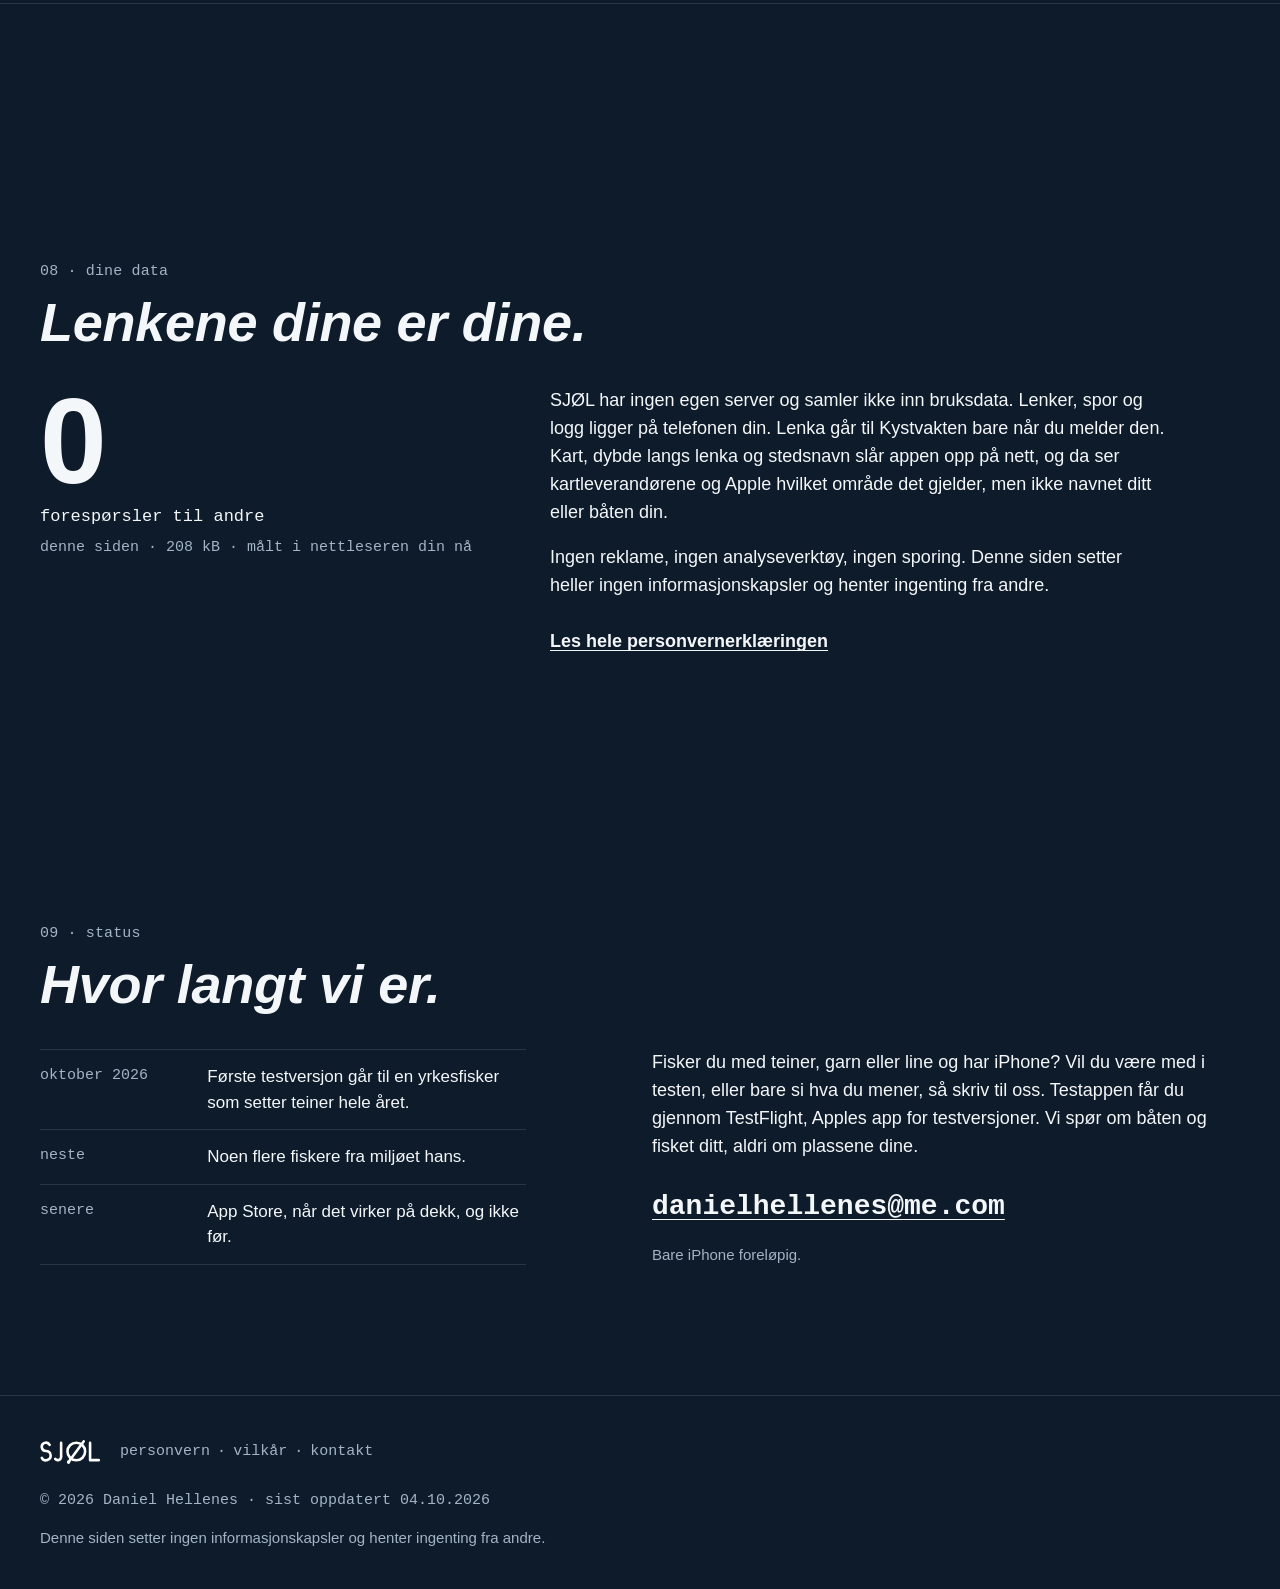
==== commit 93d7d526: "Statusord: ikke sendt, sendt, meldt" ====
--- a/index.html
+++ b/index.html
@@ -240,9 +240,9 @@
 </div>
 <div class="meld-status">
 <ol class="statuslogg">
-<li class="status-rad rad-ko"><span class="chip chip-ko">I kø</span><span class="status-tid mono">06:06</span><span class="status-tekst">Ligger på telefonen og går når du har dekning.</span></li>
-<li class="status-rad rad-venter"><span class="chip chip-venter">Venter</span><span class="status-tid mono">06:21</span><span class="status-tekst">Sendt, venter på bekreftelse fra Kystvakten. Bare du ser lenka.</span></li>
-<li class="status-rad rad-godkjent"><span class="chip chip-godkjent">Godkjent</span><span class="status-tid mono">06:22</span><span class="status-tekst">Synlig for alle.</span></li>
+<li class="status-rad rad-ko"><span class="chip chip-ko">Ikke sendt</span><span class="status-tid mono">06:06</span><span class="status-tekst">Ligger på telefonen og går når du har dekning.</span></li>
+<li class="status-rad rad-venter"><span class="chip chip-venter">Sendt</span><span class="status-tid mono">06:21</span><span class="status-tekst">Venter på bekreftelse fra Kystvakten. Bare du ser lenka.</span></li>
+<li class="status-rad rad-godkjent"><span class="chip chip-godkjent">Meldt</span><span class="status-tid mono">06:22</span><span class="status-tekst">Bekreftet av Kystvakten og synlig for alle.</span></li>
 </ol>
 <p class="brod meld-etter">SJØL sier aldri at noe er meldt før det er godkjent. Blir en melding avvist, ser du hvorfor og kan sende den på nytt.</p>
 <div class="smaakart">
@@ -298,7 +298,7 @@
 </div>
 <div class="lenkepanel">
 <p class="lenkenavn">Langflua</p>
-<p class="lenkelinje"><span>Krabbe · 57 teiner · 1 240 m</span> <span class="chip chip-godkjent">Godkjent</span></p>
+<p class="lenkelinje"><span>Krabbe · 57 teiner · 1 240 m</span> <span class="chip chip-godkjent">Meldt</span></p>
 <div class="nokkeltall">
 <div class="nt"><span class="nt-etikett">i sjøen</span><span class="nt-verdi mono" data-felt="iSjoen">2 t 8 min</span></div>
 <div class="nt nt-frist" data-frist="meldefrist"><span class="nt-etikett">til meldefrist</span><span class="nt-verdi mono" data-felt="tilMeldefrist">13 d 21 t</span><span class="skala skala-14" aria-hidden="true"><span class="skala-fyll"></span><span class="skala-merke"></span><span class="skala-merke"></span><span class="skala-merke"></span><span class="skala-merke"></span><span class="skala-merke"></span><span class="skala-merke"></span><span class="skala-merke"></span><span class="skala-merke"></span><span class="skala-merke"></span><span class="skala-merke"></span><span class="skala-merke"></span><span class="skala-merke"></span><span class="skala-merke"></span></span></div>
